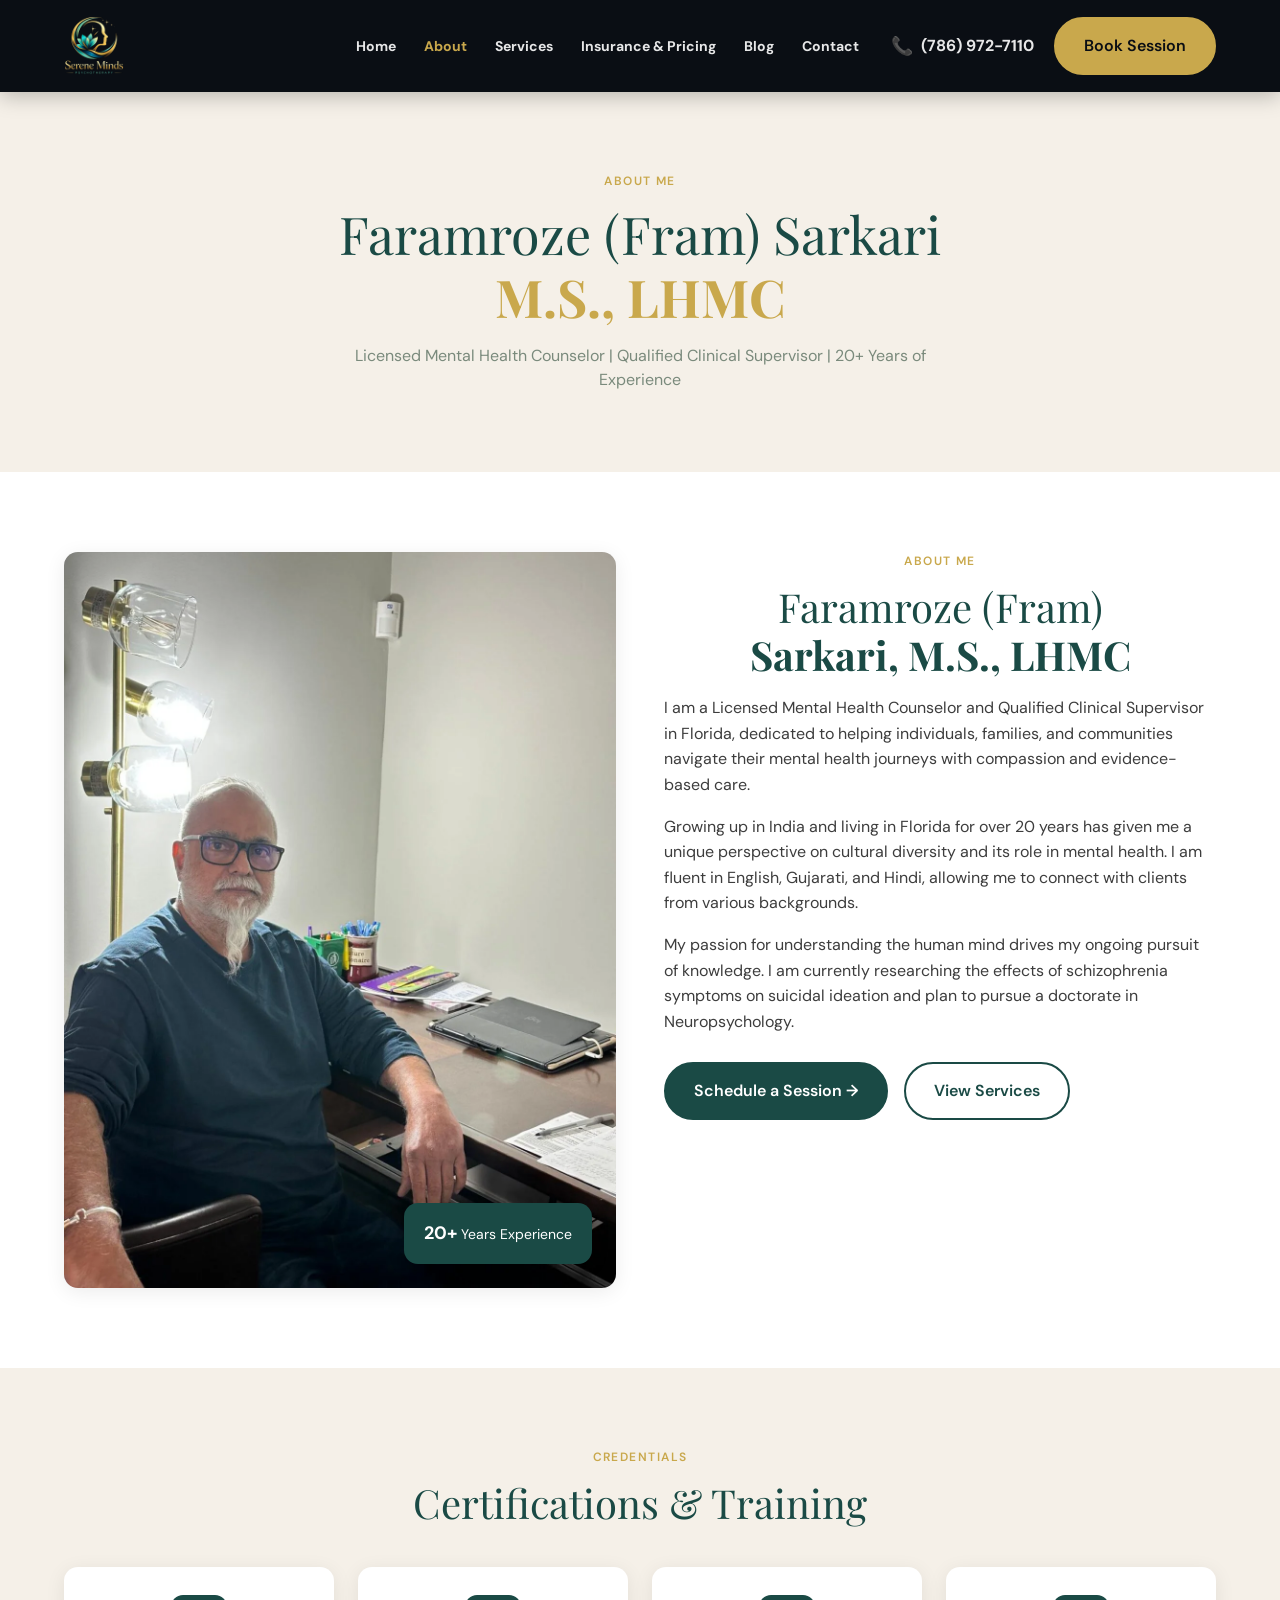
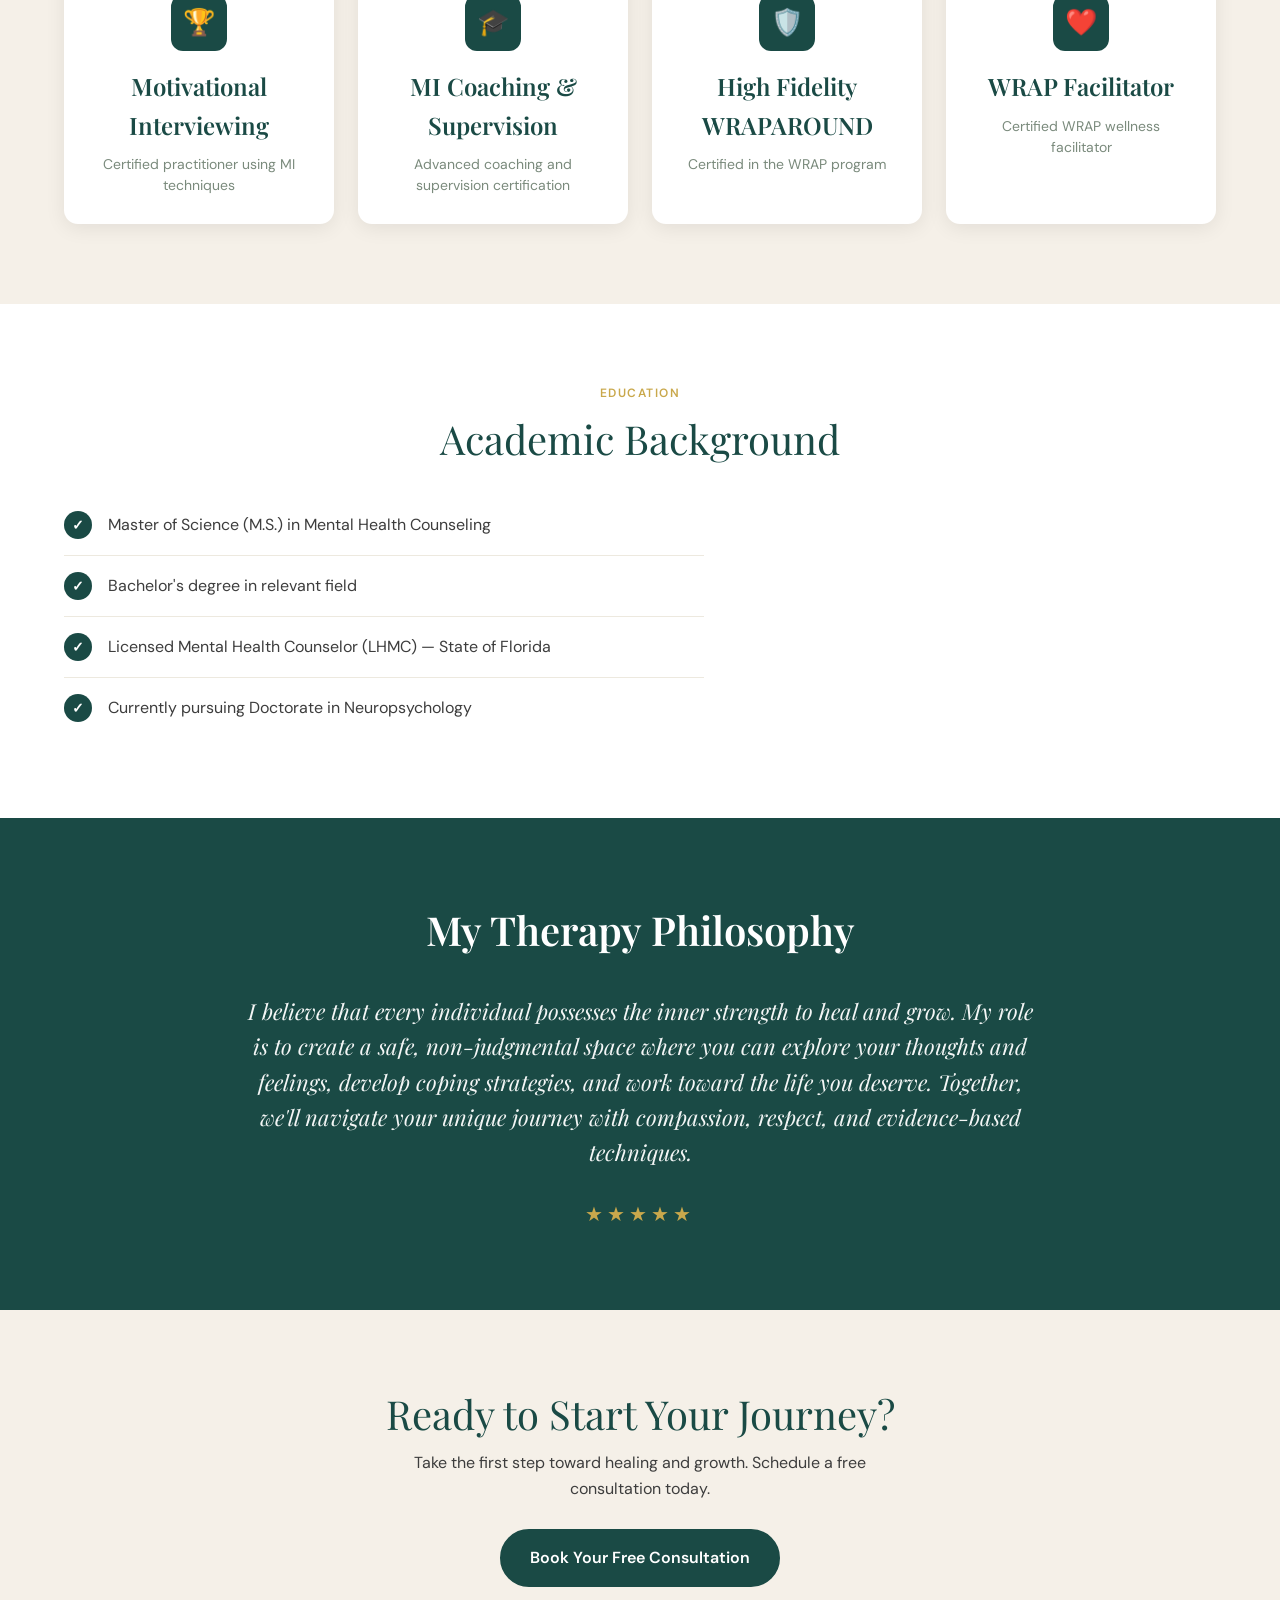
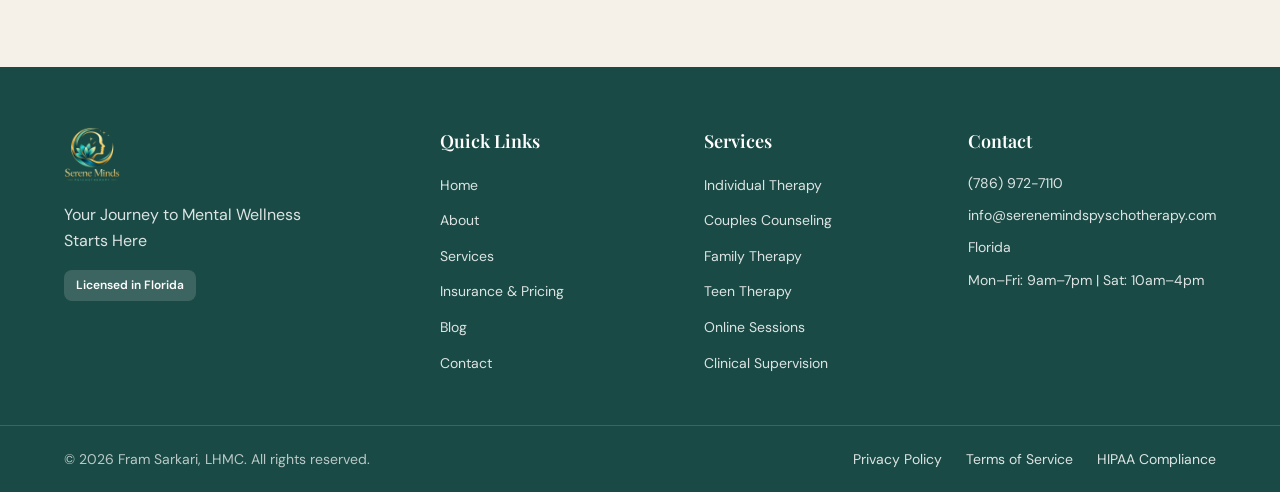
==== about.html @ 7d6bd12a "Initial commit: Serene Minds Psychotherapy website Made-with: Cursor" ====
<!DOCTYPE html>
<html lang="en">
<head>
  <meta charset="UTF-8">
  <meta name="viewport" content="width=device-width, initial-scale=1.0">
  <title>About Fram Sarkari, M.S., LHMC | SereneMind Therapy Florida</title>
  <meta name="description" content="Meet Fram Sarkari, M.S., LHMC — a Licensed Mental Health Counselor with 20+ years of experience in Florida. Culturally sensitive, bilingual therapy in English, Gujarati, and Hindi.">
  <meta name="keywords" content="Fram Sarkari therapist, LHMC Florida, mental health counselor about, licensed therapist Florida, culturally sensitive therapy, Gujarati Hindi therapist">
  <link rel="canonical" href="https://www.serenemindtherapy.com/about.html">

  <!-- Open Graph -->
  <meta property="og:title" content="About Fram Sarkari, M.S., LHMC | SereneMind Therapy Florida">
  <meta property="og:description" content="Meet Fram Sarkari, M.S., LHMC — a Licensed Mental Health Counselor with 20+ years of experience in Florida. Culturally sensitive, bilingual therapy in English, Gujarati, and Hindi.">
  <meta property="og:image" content="https://www.serenemindtherapy.com/images/og-about.jpg">
  <meta property="og:url" content="https://www.serenemindtherapy.com/about.html">
  <meta property="og:type" content="website">
  <meta property="og:locale" content="en_US">

  <!-- Typography -->
  <link rel="preconnect" href="https://fonts.googleapis.com">
  <link rel="preconnect" href="https://fonts.gstatic.com" crossorigin>
  <link href="https://fonts.googleapis.com/css2?family=DM+Sans:ital,opsz,wght@0,9..40,400;0,9..40,500;0,9..40,600;0,9..40,700;1,9..40,400&family=Playfair+Display:ital,wght@0,400;0,600;0,700;1,400&display=swap" rel="stylesheet">

  <link rel="stylesheet" href="css/style.css">
  <link rel="stylesheet" href="css/responsive.css">
</head>
<body>
  <a href="#main-content" class="skip-link">Skip to main content</a>

  <!-- Schema.org JSON-LD (LocalBusiness + Person for About page) -->
  <script type="application/ld+json">
  {
    "@context": "https://schema.org",
    "@type": "LocalBusiness",
    "@id": "https://www.serenemindtherapy.com/#organization",
    "name": "SereneMind Therapy",
    "url": "https://www.serenemindtherapy.com",
    "telephone": "+1-786-972-7110",
    "email": "info@serenemindspyschotherapy.com",
    "address": { "@type": "PostalAddress", "addressRegion": "FL", "addressLocality": "Florida" },
    "openingHours": "Mo-Fr 09:00-19:00, Sa 10:00-16:00",
    "priceRange": "$$",
    "knowsLanguage": ["English", "Gujarati", "Hindi"]
  }
  </script>
  <script type="application/ld+json">
  {
    "@context": "https://schema.org",
    "@type": "Person",
    "name": "Faramroze Sarkari",
    "alternateName": "Fram Sarkari",
    "jobTitle": "Licensed Mental Health Counselor",
    "worksFor": { "@id": "https://www.serenemindtherapy.com/#organization" },
    "description": "Licensed Mental Health Counselor and Qualified Clinical Supervisor in Florida with 20+ years of experience. He offers culturally sensitive therapy in English, Gujarati, and Hindi."
  }
  </script>

  <header class="site-header">
    <div class="header-inner">
      <a href="index.html" class="logo" aria-label="SereneMind Therapy – Home">
        <img src="images/Logo-transparent.png" alt="Serene Minds Psychotherapy" class="logo-img">
      </a>
      <button type="button" class="nav-toggle" aria-label="Open menu" aria-expanded="false" aria-controls="main-nav">
        <span class="hamburger"></span>
      </button>
      <nav id="main-nav" class="main-nav" aria-label="Main navigation">
        <ul class="nav-list">
          <li><a href="index.html" class="nav-link">Home</a></li>
          <li><a href="about.html" class="nav-link active">About</a></li>
          <li><a href="services.html" class="nav-link">Services</a></li>
          <li><a href="insurance-pricing.html" class="nav-link">Insurance &amp; Pricing</a></li>
          <li><a href="blog.html" class="nav-link">Blog</a></li>
          <li><a href="contact.html" class="nav-link">Contact</a></li>
        </ul>
        <div class="nav-cta">
          <a href="tel:+17869727110" class="nav-phone" aria-label="Call (786) 972-7110">
            <span class="nav-phone-icon" aria-hidden="true">📞</span>
            <span>(786) 972-7110</span>
          </a>
          <a href="https://calendly.com/serenemindspsychotherapy-info/appointment" class="btn btn-primary" target="_blank" rel="noopener noreferrer">Book Session</a>
        </div>
      </nav>
    </div>
  </header>

  <main id="main-content">
    <!-- SECTION 1: PAGE HERO -->
    <section class="page-hero" aria-labelledby="page-hero-heading">
      <div class="container">
        <p class="section-label">ABOUT ME</p>
        <h1 id="page-hero-heading" class="page-hero-title">
          Faramroze (Fram) Sarkari<br>
          <strong class="page-hero-title-accent">M.S., LHMC</strong>
        </h1>
        <p class="page-hero-subtitle">
          Licensed Mental Health Counselor | Qualified Clinical Supervisor | 20+ Years of Experience
        </p>
      </div>
    </section>

    <!-- SECTION 2: BIO + PHOTO -->
    <section class="about-bio" aria-labelledby="bio-heading">
      <div class="container about-bio-inner">
        <div class="about-bio-image-wrap">
          <img src="images/Dr. Fram-Sarkari.webp" alt="Fram Sarkari, M.S., LHMC, Licensed Mental Health Counselor, professional headshot" class="about-bio-image" width="480" height="560">
          <div class="about-bio-badge">
            <strong>20+</strong> Years Experience
          </div>
        </div>
        <div class="about-bio-content">
          <p class="section-label">ABOUT ME</p>
          <h2 id="bio-heading" class="section-title">
            Faramroze (Fram)<br>
            <strong>Sarkari, M.S., LHMC</strong>
          </h2>
          <div class="about-bio-text">
            <p>I am a Licensed Mental Health Counselor and Qualified Clinical Supervisor in Florida, dedicated to helping individuals, families, and communities navigate their mental health journeys with compassion and evidence-based care.</p>
            <p>Growing up in India and living in Florida for over 20 years has given me a unique perspective on cultural diversity and its role in mental health. I am fluent in English, Gujarati, and Hindi, allowing me to connect with clients from various backgrounds.</p>
            <p>My passion for understanding the human mind drives my ongoing pursuit of knowledge. I am currently researching the effects of schizophrenia symptoms on suicidal ideation and plan to pursue a doctorate in Neuropsychology.</p>
          </div>
          <div class="about-bio-buttons">
            <a href="https://calendly.com/serenemindspsychotherapy-info/appointment" class="btn btn-primary" aria-label="Schedule a session" target="_blank" rel="noopener noreferrer">Schedule a Session →</a>
            <a href="services.html" class="btn btn-secondary" aria-label="View services">View Services</a>
          </div>
        </div>
      </div>
    </section>

    <!-- SECTION 3: CREDENTIALS -->
    <section class="credentials-section" aria-labelledby="credentials-heading">
      <div class="container">
        <p class="section-label">CREDENTIALS</p>
        <h2 id="credentials-heading" class="section-title">Certifications &amp; Training</h2>
        <div class="credentials-grid">
          <article class="credential-card">
            <div class="credential-card-icon" aria-hidden="true">🏆</div>
            <h3 class="credential-card-title">Motivational Interviewing</h3>
            <p class="credential-card-desc">Certified practitioner using MI techniques</p>
          </article>
          <article class="credential-card">
            <div class="credential-card-icon" aria-hidden="true">🎓</div>
            <h3 class="credential-card-title">MI Coaching &amp; Supervision</h3>
            <p class="credential-card-desc">Advanced coaching and supervision certification</p>
          </article>
          <article class="credential-card">
            <div class="credential-card-icon" aria-hidden="true">🛡️</div>
            <h3 class="credential-card-title">High Fidelity WRAPAROUND</h3>
            <p class="credential-card-desc">Certified in the WRAP program</p>
          </article>
          <article class="credential-card">
            <div class="credential-card-icon" aria-hidden="true">❤️</div>
            <h3 class="credential-card-title">WRAP Facilitator</h3>
            <p class="credential-card-desc">Certified WRAP wellness facilitator</p>
          </article>
        </div>
      </div>
    </section>

    <!-- SECTION 4: EDUCATION -->
    <section class="education-section" aria-labelledby="education-heading">
      <div class="container">
        <p class="section-label">EDUCATION</p>
        <h2 id="education-heading" class="section-title">Academic Background</h2>
        <ul class="education-list">
          <li class="education-item">
            <span class="education-icon" aria-hidden="true">✓</span>
            <span>Master of Science (M.S.) in Mental Health Counseling</span>
          </li>
          <li class="education-item">
            <span class="education-icon" aria-hidden="true">✓</span>
            <span>Bachelor's degree in relevant field</span>
          </li>
          <li class="education-item">
            <span class="education-icon" aria-hidden="true">✓</span>
            <span>Licensed Mental Health Counselor (LHMC) — State of Florida</span>
          </li>
          <li class="education-item">
            <span class="education-icon" aria-hidden="true">✓</span>
            <span>Currently pursuing Doctorate in Neuropsychology</span>
          </li>
        </ul>
      </div>
    </section>

    <!-- SECTION 5: APPROACH / PHILOSOPHY -->
    <section class="philosophy-section" aria-labelledby="philosophy-heading">
      <div class="container">
        <h2 id="philosophy-heading" class="philosophy-title">My Therapy Philosophy</h2>
        <blockquote class="philosophy-quote">
          I believe that every individual possesses the inner strength to heal and grow. My role is to create a safe, non-judgmental space where you can explore your thoughts and feelings, develop coping strategies, and work toward the life you deserve. Together, we'll navigate your unique journey with compassion, respect, and evidence-based techniques.
        </blockquote>
        <p class="philosophy-stars" aria-hidden="true">★★★★★</p>
      </div>
    </section>

    <!-- SECTION 6: FINAL CTA -->
    <section class="about-cta" aria-labelledby="about-cta-heading">
      <div class="container about-cta-inner">
        <h2 id="about-cta-heading" class="section-title">Ready to Start Your Journey?</h2>
        <p class="about-cta-subtitle">Take the first step toward healing and growth. Schedule a free consultation today.</p>
        <a href="https://calendly.com/serenemindspsychotherapy-info/free-consultation" class="btn btn-primary" aria-label="Book your free consultation" target="_blank" rel="noopener noreferrer">Book Your Free Consultation</a>
      </div>
    </section>
  </main>

  <footer class="site-footer">
    <div class="container footer-grid">
      <div class="footer-col footer-brand">
        <a href="index.html" class="footer-logo">
          <img src="images/Logo-transparent.png" alt="Serene Minds Psychotherapy" class="footer-logo-img">
        </a>
        <p class="footer-tagline">Your Journey to Mental Wellness Starts Here</p>
        <span class="footer-badge">Licensed in Florida</span>
      </div>
      <div class="footer-col">
        <h4 class="footer-heading">Quick Links</h4>
        <ul class="footer-links">
          <li><a href="index.html">Home</a></li>
          <li><a href="about.html">About</a></li>
          <li><a href="services.html">Services</a></li>
          <li><a href="insurance-pricing.html">Insurance &amp; Pricing</a></li>
          <li><a href="blog.html">Blog</a></li>
          <li><a href="contact.html">Contact</a></li>
        </ul>
      </div>
      <div class="footer-col">
        <h4 class="footer-heading">Services</h4>
        <ul class="footer-links">
          <li><a href="services.html#individual">Individual Therapy</a></li>
          <li><a href="services.html#couples">Couples Counseling</a></li>
          <li><a href="services.html#family">Family Therapy</a></li>
          <li><a href="services.html#teen">Teen Therapy</a></li>
          <li><a href="services.html#online">Online Sessions</a></li>
          <li><a href="services.html#supervision">Clinical Supervision</a></li>
        </ul>
      </div>
      <div class="footer-col">
        <h4 class="footer-heading">Contact</h4>
        <ul class="footer-contact">
          <li><a href="tel:+17869727110">(786) 972-7110</a></li>
          <li><a href="mailto:info@serenemindspyschotherapy.com">info@serenemindspyschotherapy.com</a></li>
          <li>Florida</li>
          <li>Mon–Fri: 9am–7pm | Sat: 10am–4pm</li>
        </ul>
      </div>
    </div>
    <div class="footer-bottom">
      <div class="container footer-bottom-inner">
        <p class="footer-copy">© 2026 Fram Sarkari, LHMC. All rights reserved.</p>
        <ul class="footer-legal">
          <li><a href="#">Privacy Policy</a></li>
          <li><a href="#">Terms of Service</a></li>
          <li><a href="#">HIPAA Compliance</a></li>
        </ul>
      </div>
    </div>
  </footer>

  <script src="js/main.js"></script>
</body>
</html>
---- css/style.css ----
/* ============================================
   SereneMind Therapy – Main Styles
   Design system: teal, gold, cream, semantic HTML
   ============================================ */

/* --- CSS Custom Properties --- */
:root {
  --color-teal: #1a4a45;
  --color-gold: #c9a84c;
  --color-cream: #f5f0e8;
  --color-card: #ede9df;
  --color-white: #ffffff;
  --color-body: #3d3d3d;
  --color-subtext: #7a8a7c;
  --color-sage: #7a8a7c;
  --color-testimonial-bg: #234a46;
  --font-heading: "Playfair Display", Georgia, serif;
  --font-body: "DM Sans", -apple-system, BlinkMacSystemFont, sans-serif;
  --size-h1: 52px;
  --size-h2: 40px;
  --size-h3: 24px;
  --size-body: 16px;
  --size-small: 14px;
  --radius-card: 14px;
  --radius-pill: 50px;
  --shadow-soft: 0 4px 20px rgba(0, 0, 0, 0.08);
  --shadow-card: 0 4px 20px rgba(0, 0, 0, 0.08);
  --section-padding: 80px;
  --container-max: 1200px;
}

/* --- Reset & Base --- */
*, *::before, *::after { box-sizing: border-box; }
html { scroll-behavior: smooth; }
body {
  margin: 0;
  font-family: var(--font-body);
  font-size: var(--size-body);
  line-height: 1.6;
  color: var(--color-body);
  background: var(--color-white);
}

img { max-width: 100%; height: auto; display: block; }
a { color: var(--color-teal); text-decoration: none; }
a:hover { text-decoration: underline; }
a:focus-visible { outline: 2px solid var(--color-gold); outline-offset: 2px; }

/* --- Skip link (accessibility) --- */
.skip-link {
  position: absolute;
  top: -100px;
  left: 16px;
  padding: 12px 20px;
  background: var(--color-teal);
  color: var(--color-white);
  font-weight: 600;
  z-index: 1000;
  border-radius: 8px;
  transition: top 0.2s ease;
}
.skip-link:focus {
  top: 16px;
  outline: 2px solid var(--color-gold);
  outline-offset: 2px;
}

/* --- Layout --- */
.container {
  width: 100%;
  max-width: var(--container-max);
  margin: 0 auto;
  padding: 0 24px;
}

/* --- Buttons --- */
.btn {
  display: inline-block;
  padding: 14px 28px;
  font-family: var(--font-body);
  font-size: var(--size-body);
  font-weight: 600;
  border-radius: var(--radius-pill);
  cursor: pointer;
  transition: background 0.2s, color 0.2s, border-color 0.2s;
  border: 2px solid transparent;
}
.btn:focus-visible { outline: 2px solid var(--color-gold); outline-offset: 2px; }
.btn-primary {
  background: var(--color-teal);
  color: var(--color-white);
  border-color: var(--color-teal);
}
.btn-primary:hover {
  background: #143d39;
  border-color: #143d39;
  text-decoration: none;
}
.btn-secondary {
  background: transparent;
  color: var(--color-teal);
  border-color: var(--color-teal);
}
.btn-secondary:hover {
  background: var(--color-teal);
  color: var(--color-white);
  text-decoration: none;
}
.btn-gold {
  background: var(--color-gold);
  color: var(--color-teal);
  border-color: var(--color-gold);
}
.btn-gold:hover {
  background: #b8943a;
  border-color: #b8943a;
  color: var(--color-teal);
  text-decoration: none;
}
.btn-full { width: 100%; text-align: center; }
.btn-icon { margin-right: 8px; }
.btn-outline-white {
  background: transparent;
  color: var(--color-white);
  border: 2px solid var(--color-white);
}
.btn-outline-white:hover {
  background: var(--color-white);
  color: var(--color-teal);
  text-decoration: none;
}
.btn-outline-white-secondary {
  background: transparent;
  color: var(--color-white);
  border: 2px solid rgba(255, 255, 255, 0.5);
}
.btn-outline-white-secondary:hover {
  border-color: var(--color-white);
  color: var(--color-white);
  text-decoration: none;
}

/* --- Header & Navigation --- */
.site-header {
  position: sticky;
  top: 0;
  z-index: 100;
  background: #0a0e14;
  box-shadow: 0 4px 20px rgba(0, 0, 0, 0.25);
}
.header-inner {
  max-width: var(--container-max);
  margin: 0 auto;
  padding: 16px 24px;
  display: flex;
  align-items: center;
  justify-content: space-between;
  flex-wrap: wrap;
  gap: 16px;
}
.logo {
  display: flex;
  align-items: center;
  gap: 12px;
  color: var(--color-white);
  font-weight: 600;
  font-size: var(--size-body);
}
.logo:hover { text-decoration: none; color: var(--color-white); opacity: 0.9; }
.logo-img {
  display: block;
  height: 60px;
  width: auto;
  max-width: 260px;
  object-fit: contain;
}
.logo-avatar {
  width: 44px;
  height: 44px;
  border-radius: 50%;
  background: var(--color-teal);
  color: var(--color-white);
  display: flex;
  align-items: center;
  justify-content: center;
  font-family: var(--font-heading);
  font-weight: 700;
  font-size: 14px;
}
.logo-cred { font-weight: 400; color: var(--color-subtext); font-size: var(--size-small); }
.nav-toggle {
  display: none;
  background: none;
  border: none;
  padding: 8px;
  cursor: pointer;
  font-size: 24px;
  color: var(--color-white);
  line-height: 1;
}
.nav-toggle:focus-visible { outline: 2px solid var(--color-gold); outline-offset: 2px; }
.hamburger {
  display: block;
  width: 24px;
  height: 2px;
  background: var(--color-white);
  position: relative;
}
.hamburger::before,
.hamburger::after {
  content: "";
  position: absolute;
  left: 0;
  width: 24px;
  height: 2px;
  background: var(--color-white);
}
.hamburger::before { top: -7px; }
.hamburger::after { top: 7px; }
.main-nav { display: flex; align-items: center; gap: 32px; }
.nav-list {
  list-style: none;
  margin: 0;
  padding: 0;
  display: flex;
  align-items: center;
  gap: 28px;
}
.nav-link {
  color: rgba(255, 255, 255, 0.9);
  font-weight: 700;
  font-size: var(--size-small);
}
.nav-link:hover { color: var(--color-gold); text-decoration: none; }
.nav-link.active { color: var(--color-gold); font-weight: 700; }
.nav-cta { display: flex; align-items: center; gap: 20px; }
.nav-phone {
  display: flex;
  align-items: center;
  gap: 8px;
  color: rgba(255, 255, 255, 0.9);
  font-weight: 700;
}
.nav-phone:hover { color: var(--color-white); text-decoration: none; }
.nav-phone-icon { font-size: 18px; }
.site-header .btn-primary {
  background: var(--color-gold);
  color: #0a0e14;
  border-color: var(--color-gold);
}
.site-header .btn-primary:hover {
  background: #d4b04d;
  border-color: #d4b04d;
  color: #0a0e14;
  text-decoration: none;
}

/* --- Section labels & titles --- */
.section-label {
  font-size: 12px;
  font-weight: 600;
  letter-spacing: 0.12em;
  text-transform: uppercase;
  color: var(--color-gold);
  margin: 0 0 12px 0;
  text-align: center;
}
.section-label-light { color: var(--color-gold); }
.section-title {
  font-family: var(--font-heading);
  font-size: var(--size-h2);
  font-weight: 400;
  line-height: 1.2;
  color: var(--color-teal);
  margin: 0 0 16px 0;
  text-align: center;
}
.section-title strong { font-weight: 700; }
.section-title-light { color: var(--color-white); }
.section-title-light strong { color: var(--color-white); }
.section-subtitle {
  font-size: var(--size-body);
  color: var(--color-subtext);
  max-width: 560px;
  margin: 0 auto 40px auto;
  line-height: 1.6;
  text-align: center;
}
.section-cta { margin: 48px 0 0 0; text-align: center; }

/* ========== HERO ========== */
.hero {
  position: relative;
  background: var(--color-cream);
  background-image: url("../images/Home-hero.png");
  background-size: cover;
  background-position: center;
  background-repeat: no-repeat;
  padding: var(--section-padding) 0;
  min-height: 100vh;
  display: flex;
  align-items: center;
}
.hero::before {
  content: "";
  position: absolute;
  inset: 0;
  background: linear-gradient(to right, rgba(26, 74, 69, 0.85) 0%, rgba(26, 74, 69, 0.4) 50%, transparent 100%);
  pointer-events: none;
}
.hero-inner {
  position: relative;
  z-index: 1;
  display: grid;
  grid-template-columns: 1fr 1fr;
  gap: 48px;
  align-items: center;
}
.hero-content {
  max-width: 560px;
  text-align: left;
}
.hero .hero-badge {
  background: rgba(255, 255, 255, 0.2);
  color: var(--color-white);
}
.hero .hero-title {
  color: var(--color-white);
}
.hero .hero-title-accent { color: var(--color-gold); }
.hero .hero-desc {
  color: rgba(255, 255, 255, 0.95);
}
.hero .hero-stat {
  color: rgba(255, 255, 255, 0.9);
}
.hero .hero-stat strong { color: var(--color-white); }
.hero-image-wrap {
  position: relative;
  display: none;
}
.hero .btn-secondary {
  background: transparent;
  color: var(--color-white);
  border-color: rgba(255, 255, 255, 0.8);
}
.hero .btn-secondary:hover {
  background: var(--color-white);
  color: var(--color-teal);
  border-color: var(--color-white);
}
.hero-badge {
  display: inline-flex;
  align-items: center;
  gap: 8px;
  padding: 8px 16px;
  border-radius: var(--radius-pill);
  font-size: var(--size-small);
  font-weight: 600;
  margin: 0 0 24px 0;
}
.hero-badge-icon { font-size: 18px; }
.hero-title {
  font-family: var(--font-heading);
  font-size: var(--size-h1);
  font-weight: 400;
  line-height: 1.15;
  margin: 0 0 20px 0;
}
.hero-title strong { font-weight: 700; }
.hero-desc {
  font-size: 18px;
  line-height: 1.6;
  margin: 0 0 28px 0;
  max-width: 520px;
}
.hero-buttons { display: flex; flex-wrap: wrap; gap: 16px; margin-bottom: 32px; }
.hero-stats { display: flex; flex-wrap: wrap; gap: 24px; }
.hero-stat {
  display: flex;
  align-items: center;
  gap: 10px;
  font-size: var(--size-small);
}
.hero-stat-icon { font-size: 20px; }
.hero-image {
  width: 100%;
  border-radius: var(--radius-card);
  box-shadow: var(--shadow-card);
  object-fit: cover;
  min-height: 400px;
  background: var(--color-card);
}
.hero-floating-card {
  position: absolute;
  bottom: 24px;
  right: 24px;
  max-width: 280px;
  padding: 20px;
  background: var(--color-white);
  border-radius: var(--radius-card);
  box-shadow: var(--shadow-card);
}
.hero-card-dot {
  display: inline-block;
  width: 10px;
  height: 10px;
  border-radius: 50%;
  background: #22c55e;
  margin-bottom: 8px;
}
.hero-floating-card strong { display: block; color: var(--color-teal); margin-bottom: 4px; }
.hero-floating-card p { margin: 0; font-size: var(--size-small); color: var(--color-subtext); }

/* ========== SERVICES OVERVIEW ========== */
.services-overview {
  background: var(--color-white);
  padding: var(--section-padding) 0;
}
.services-grid {
  display: grid;
  grid-template-columns: repeat(3, 1fr);
  gap: 24px;
}
.service-card {
  background: var(--color-card);
  padding: 28px;
  border-radius: var(--radius-card);
  box-shadow: var(--shadow-card);
  transition: transform 0.2s, box-shadow 0.2s;
  text-align: center;
}
.service-card:hover {
  transform: translateY(-4px);
  box-shadow: 0 8px 28px rgba(0, 0, 0, 0.12);
}
.service-card-image {
  width: 100%;
  height: 160px;
  border-radius: 12px;
  margin: 0 auto 16px auto;
  overflow: hidden;
  background: var(--color-card);
}
.service-card-image img {
  width: 100%;
  height: 100%;
  object-fit: cover;
  display: block;
}
.service-card-title {
  font-family: var(--font-heading);
  font-size: var(--size-h3);
  font-weight: 600;
  color: var(--color-teal);
  margin: 0 0 10px 0;
}
.service-card-desc {
  margin: 0;
  font-size: var(--size-body);
  color: var(--color-body);
  line-height: 1.5;
}

/* ========== MEET THE THERAPIST ========== */
.meet-therapist {
  background: var(--color-cream);
  padding: var(--section-padding) 0;
}
.meet-therapist .section-label,
.meet-therapist .section-title {
  text-align: left;
}
.meet-inner {
  display: grid;
  grid-template-columns: 1fr 1fr;
  gap: 48px;
  align-items: center;
}
.meet-image-wrap { position: relative; }
.meet-image {
  width: 100%;
  border-radius: var(--radius-card);
  box-shadow: var(--shadow-card);
  object-fit: cover;
  min-height: 480px;
  background: var(--color-card);
}
.meet-floating-badge {
  position: absolute;
  bottom: 24px;
  right: 24px;
  padding: 16px 20px;
  background: var(--color-teal);
  color: var(--color-white);
  border-radius: var(--radius-card);
  font-size: var(--size-small);
  box-shadow: var(--shadow-card);
}
.meet-floating-badge strong { font-size: 18px; }
.meet-desc {
  margin: 0 0 24px 0;
  font-size: var(--size-body);
  line-height: 1.6;
  color: var(--color-body);
}
.meet-checklist {
  list-style: none;
  margin: 0 0 24px 0;
  padding: 0;
}
.meet-checklist li {
  display: flex;
  align-items: flex-start;
  gap: 12px;
  margin-bottom: 12px;
  font-size: var(--size-body);
  color: var(--color-body);
}
.check-icon {
  flex-shrink: 0;
  width: 24px;
  height: 24px;
  border-radius: 50%;
  background: var(--color-teal);
  color: var(--color-white);
  display: flex;
  align-items: center;
  justify-content: center;
  font-size: 14px;
  font-weight: bold;
}
.meet-languages {
  display: flex;
  align-items: flex-start;
  gap: 12px;
  padding: 16px 20px;
  background: var(--color-card);
  border-radius: var(--radius-card);
  margin-bottom: 28px;
  max-width: 320px;
}
.meet-lang-icon { font-size: 24px; flex-shrink: 0; }
.meet-languages strong { display: block; color: var(--color-teal); margin-bottom: 4px; }
.meet-languages p { margin: 0; font-size: var(--size-small); color: var(--color-body); }

/* ========== TESTIMONIALS ========== */
.testimonials {
  background: var(--color-teal);
  padding: var(--section-padding) 0;
}
.testimonials .section-title { color: var(--color-white); }
.testimonial-grid {
  display: grid;
  grid-template-columns: repeat(3, 1fr);
  gap: 24px;
  margin-top: 40px;
}
.testimonial-card {
  background: var(--color-testimonial-bg);
  padding: 28px;
  border-radius: var(--radius-card);
  margin: 0;
  border: 1px solid rgba(255, 255, 255, 0.08);
}
.testimonial-quote {
  font-family: var(--font-heading);
  font-size: 48px;
  line-height: 1;
  color: var(--color-gold);
  display: block;
  margin-bottom: 8px;
}
.testimonial-stars {
  color: var(--color-gold);
  font-size: 16px;
  letter-spacing: 2px;
  margin-bottom: 16px;
}
.testimonial-text {
  color: rgba(255, 255, 255, 0.92);
  font-size: var(--size-body);
  line-height: 1.6;
  margin: 0 0 20px 0;
}
.testimonial-meta {
  font-size: var(--size-small);
  color: rgba(255, 255, 255, 0.75);
}
.testimonial-meta cite { font-style: normal; font-weight: 600; color: var(--color-white); }

/* ========== FAQ ACCORDION ========== */
.faq-section {
  background: var(--color-white);
  padding: var(--section-padding) 0;
}
.accordion { max-width: 720px; margin: 0 auto; }
.accordion-item {
  border-bottom: 1px solid var(--color-card);
}
.accordion-item:first-child { border-top: 1px solid var(--color-card); }
.accordion-heading { margin: 0; }
.accordion-trigger {
  width: 100%;
  padding: 20px 24px;
  text-align: left;
  font-family: var(--font-body);
  font-size: var(--size-body);
  font-weight: 600;
  color: var(--color-teal);
  background: none;
  border: none;
  cursor: pointer;
  display: flex;
  align-items: center;
  justify-content: space-between;
  gap: 16px;
  transition: background 0.2s;
}
.accordion-trigger:hover { background: var(--color-cream); }
.accordion-trigger:focus-visible { outline: 2px solid var(--color-gold); outline-offset: -2px; }
.accordion-trigger::after {
  content: "+";
  font-size: 24px;
  font-weight: 400;
  color: var(--color-gold);
  flex-shrink: 0;
}
.accordion-item.is-open .accordion-trigger::after { content: "−"; }
.accordion-panel {
  overflow: hidden;
  max-height: 0;
  transition: max-height 0.35s ease-out;
}
.accordion-item.is-open .accordion-panel {
  max-height: 400px;
  transition: max-height 0.4s ease-in;
}
.accordion-panel[hidden] { display: block; max-height: 0; }
.accordion-panel[hidden] .accordion-panel-inner { visibility: hidden; }
.accordion-panel-inner {
  padding: 0 24px 20px 24px;
  visibility: visible;
}
.accordion-panel-inner p {
  margin: 0;
  font-size: var(--size-body);
  line-height: 1.6;
  color: var(--color-body);
}

/* ========== SECTION 6: CONNECT + INQUIRY FORM ========== */
.connect-section {
  background: var(--color-cream);
  padding: var(--section-padding) 0;
}
.connect-section .section-label,
.connect-section .section-title {
  text-align: left;
}
.connect-section .connect-desc {
  margin-left: 0;
  margin-right: auto;
}
.connect-section .connect-follow-label {
  text-align: left;
}
.connect-section .social-icons {
  justify-content: flex-start;
}
.connect-inner {
  display: grid;
  grid-template-columns: 1fr 1fr;
  gap: 48px;
  align-items: start;
}
.connect-desc {
  margin: 0 0 24px 0;
  font-size: var(--size-body);
  line-height: 1.6;
  color: var(--color-body);
  max-width: 480px;
}
.connect-follow-label {
  font-size: 11px;
  font-weight: 600;
  letter-spacing: 0.14em;
  text-transform: uppercase;
  color: var(--color-subtext);
  margin: 0 0 12px 0;
}
.social-icons {
  list-style: none;
  margin: 0 0 32px 0;
  padding: 0;
  display: flex;
  gap: 12px;
}
.social-icon {
  width: 44px;
  height: 44px;
  border-radius: 50%;
  background: var(--color-teal);
  color: var(--color-white);
  display: flex;
  align-items: center;
  justify-content: center;
  font-size: 14px;
  font-weight: 600;
}
.social-icon:hover {
  background: var(--color-gold);
  color: var(--color-teal);
  text-decoration: none;
}
.social-icon svg {
  width: 20px;
  height: 20px;
  fill: currentColor;
}
.booking-card {
  background: var(--color-teal);
  color: var(--color-white);
  padding: 28px;
  border-radius: var(--radius-card);
  box-shadow: var(--shadow-card);
  max-width: 380px;
}
.booking-card-icon { font-size: 28px; display: block; margin-bottom: 12px; }
.booking-card-title {
  font-family: var(--font-heading);
  font-size: 22px;
  font-weight: 600;
  margin: 0 0 12px 0;
  color: var(--color-white);
}
.booking-card-desc {
  margin: 0 0 20px 0;
  font-size: var(--size-small);
  line-height: 1.5;
  color: rgba(255, 255, 255, 0.9);
}
.booking-card .btn-gold { margin: 0; }

.inquiry-form-wrap { position: relative; }
.inquiry-form-card {
  background: var(--color-white);
  padding: 32px;
  border-radius: var(--radius-card);
  box-shadow: var(--shadow-card);
}
.inquiry-form-title {
  font-family: var(--font-heading);
  font-size: 22px;
  font-weight: 600;
  color: var(--color-teal);
  margin: 0 0 8px 0;
}
.inquiry-form-subtitle {
  font-size: var(--size-small);
  color: var(--color-subtext);
  margin: 0 0 24px 0;
}
.inquiry-form label {
  display: block;
  font-size: var(--size-small);
  font-weight: 600;
  color: var(--color-body);
  margin-bottom: 6px;
}
.inquiry-form .required { color: #c00; }
.inquiry-form input,
.inquiry-form textarea {
  width: 100%;
  padding: 12px 16px;
  font-family: var(--font-body);
  font-size: var(--size-body);
  border: 1px solid var(--color-card);
  border-radius: 10px;
  margin-bottom: 16px;
  background: var(--color-white);
}
.inquiry-form input:focus,
.inquiry-form textarea:focus {
  outline: 2px solid var(--color-teal);
  outline-offset: 0;
  border-color: var(--color-teal);
}
.inquiry-form textarea { resize: vertical; min-height: 100px; }
.inquiry-form .btn-full { margin-bottom: 16px; }
.inquiry-confidential {
  font-size: 12px;
  color: var(--color-subtext);
  margin: 0;
}

/* ========== SECTION 7: FINAL CTA BANNER ========== */
.final-cta {
  background: var(--color-teal);
  padding: var(--section-padding) 0;
  border-radius: 16px;
  margin: 0 24px var(--section-padding);
}
.final-cta-inner {
  display: grid;
  grid-template-columns: 1fr 1fr;
  gap: 48px;
  align-items: center;
}
.final-cta-title {
  font-family: var(--font-heading);
  font-size: var(--size-h2);
  font-weight: 400;
  line-height: 1.2;
  color: var(--color-white);
  margin: 0 0 16px 0;
}
.final-cta-title strong { color: var(--color-white); }
.final-cta-desc {
  font-size: var(--size-body);
  line-height: 1.6;
  color: rgba(255, 255, 255, 0.9);
  margin: 0 0 28px 0;
  max-width: 480px;
}
.final-cta-buttons { display: flex; flex-wrap: wrap; gap: 16px; }
.final-cta-image-wrap { position: relative; }
.final-cta-image {
  width: 100%;
  border-radius: var(--radius-card);
  box-shadow: var(--shadow-card);
  object-fit: cover;
  min-height: 360px;
  background: var(--color-card);
}

/* ========== ABOUT PAGE ========== */
.page-hero {
  background: var(--color-cream);
  padding: var(--section-padding) 0;
  text-align: center;
}
.page-hero .section-label { margin-bottom: 12px; }
.page-hero-title {
  font-family: var(--font-heading);
  font-size: var(--size-h1);
  font-weight: 400;
  line-height: 1.2;
  color: var(--color-teal);
  margin: 0 0 16px 0;
}
.page-hero-title-accent { color: var(--color-gold); font-weight: 700; }
.page-hero-subtitle {
  font-size: var(--size-body);
  color: var(--color-subtext);
  margin: 0;
  max-width: 640px;
  margin-left: auto;
  margin-right: auto;
  line-height: 1.5;
}

.about-bio {
  background: var(--color-white);
  padding: var(--section-padding) 0;
}
.about-bio-inner {
  display: grid;
  grid-template-columns: 1fr 1fr;
  gap: 48px;
  align-items: start;
}
.about-bio-image-wrap { position: relative; }
.about-bio-image {
  width: 100%;
  border-radius: var(--radius-card);
  box-shadow: var(--shadow-card);
  object-fit: cover;
  min-height: 480px;
  background: var(--color-card);
}
.about-bio-badge {
  position: absolute;
  bottom: 24px;
  right: 24px;
  padding: 16px 20px;
  background: var(--color-teal);
  color: var(--color-white);
  border-radius: var(--radius-card);
  font-size: var(--size-small);
  box-shadow: var(--shadow-card);
}
.about-bio-badge strong { font-size: 18px; }
.about-bio-text { margin: 0 0 28px 0; }
.about-bio-text p {
  margin: 0 0 16px 0;
  font-size: var(--size-body);
  line-height: 1.6;
  color: var(--color-body);
}
.about-bio-text p:last-child { margin-bottom: 0; }
.about-bio-buttons { display: flex; flex-wrap: wrap; gap: 16px; }

.credentials-section {
  background: var(--color-cream);
  padding: var(--section-padding) 0;
}
.credentials-grid {
  display: grid;
  grid-template-columns: repeat(4, 1fr);
  gap: 24px;
  margin-top: 40px;
}
.credential-card {
  background: var(--color-white);
  padding: 28px;
  border-radius: var(--radius-card);
  box-shadow: var(--shadow-card);
  text-align: center;
  transition: transform 0.2s, box-shadow 0.2s;
}
.credential-card:hover {
  transform: translateY(-4px);
  box-shadow: 0 8px 28px rgba(0, 0, 0, 0.12);
}
.credential-card-icon {
  width: 56px;
  height: 56px;
  border-radius: 12px;
  background: var(--color-teal);
  color: var(--color-white);
  display: flex;
  align-items: center;
  justify-content: center;
  font-size: 26px;
  margin: 0 auto 16px auto;
}
.credential-card-title {
  font-family: var(--font-heading);
  font-size: var(--size-h3);
  font-weight: 600;
  color: var(--color-teal);
  margin: 0 0 10px 0;
}
.credential-card-desc {
  margin: 0;
  font-size: var(--size-small);
  color: var(--color-subtext);
  line-height: 1.5;
}

.education-section {
  background: var(--color-white);
  padding: var(--section-padding) 0;
}
.education-list {
  list-style: none;
  margin: 32px 0 0 0;
  padding: 0;
  max-width: 640px;
}
.education-item {
  display: flex;
  align-items: center;
  gap: 16px;
  padding: 16px 0;
  border-bottom: 1px solid var(--color-card);
  font-size: var(--size-body);
  color: var(--color-body);
  line-height: 1.5;
}
.education-item:last-child { border-bottom: none; }
.education-icon {
  flex-shrink: 0;
  width: 28px;
  height: 28px;
  border-radius: 50%;
  background: var(--color-teal);
  color: var(--color-white);
  display: flex;
  align-items: center;
  justify-content: center;
  font-size: 14px;
  font-weight: bold;
}

.philosophy-section {
  background: var(--color-teal);
  padding: var(--section-padding) 0;
}
.philosophy-title {
  font-family: var(--font-heading);
  font-size: var(--size-h2);
  font-weight: 600;
  color: var(--color-white);
  text-align: center;
  margin: 0 0 32px 0;
}
.philosophy-quote {
  font-family: var(--font-heading);
  font-size: 22px;
  font-style: italic;
  line-height: 1.6;
  color: rgba(255, 255, 255, 0.95);
  text-align: center;
  max-width: 800px;
  margin: 0 auto;
}
.philosophy-stars {
  text-align: center;
  color: var(--color-gold);
  font-size: 20px;
  letter-spacing: 4px;
  margin: 28px 0 0 0;
}

.about-cta {
  background: var(--color-cream);
  padding: var(--section-padding) 0;
  text-align: center;
}
.about-cta-inner {
  max-width: 560px;
  margin: 0 auto;
}
.about-cta .section-title { margin-bottom: 12px; }
.about-cta-subtitle {
  font-size: var(--size-body);
  color: var(--color-body);
  line-height: 1.6;
  margin: 0 0 28px 0;
}
.about-cta .btn { margin: 0; }

/* ========== SERVICES PAGE ========== */
.page-hero-services { padding: 100px 0; }
.sr-only {
  position: absolute;
  width: 1px;
  height: 1px;
  padding: 0;
  margin: -1px;
  overflow: hidden;
  clip: rect(0, 0, 0, 0);
  white-space: nowrap;
  border: 0;
}

.services-list-section {
  background: var(--color-white);
  padding: var(--section-padding) 0;
}
.service-row {
  display: grid;
  grid-template-columns: 1fr 1fr;
  gap: 48px;
  align-items: center;
  margin-bottom: 100px;
}
.service-row:last-child { margin-bottom: 0; }
.service-row-alt .service-row-content { order: 2; }
.service-row-alt .service-row-image { order: 1; }
.service-row-content { padding: 0 8px 0 0; }
.service-row-header {
  display: flex;
  align-items: center;
  gap: 14px;
  margin-bottom: 16px;
}
.service-icon-badge {
  flex-shrink: 0;
  width: 52px;
  height: 52px;
  border-radius: 12px;
  background: var(--color-card);
  display: flex;
  align-items: center;
  justify-content: center;
}
.svg-icon-teal {
  width: 28px;
  height: 28px;
  color: var(--color-teal);
}
.service-row-title {
  font-family: var(--font-heading);
  font-size: 32px;
  font-weight: 400;
  color: var(--color-teal);
  margin: 0;
}
.service-row-desc {
  font-size: var(--size-body);
  line-height: 1.6;
  color: var(--color-subtext);
  margin: 0 0 24px 0;
}
.service-row-bullets {
  list-style: none;
  margin: 0 0 28px 0;
  padding: 0;
}
.service-row-bullets li {
  position: relative;
  padding-left: 32px;
  margin-bottom: 14px;
  font-size: var(--size-body);
  font-weight: 500;
  color: var(--color-teal);
  line-height: 1.4;
}
.service-row-bullets li::before {
  content: "";
  position: absolute;
  left: 0;
  top: 4px;
  width: 20px;
  height: 20px;
  border-radius: 50%;
  background: var(--color-gold);
  background-image: url("data:image/svg+xml,%3Csvg xmlns='http://www.w3.org/2000/svg' viewBox='0 0 24 24' fill='none' stroke='%23ffffff' stroke-width='2.5' stroke-linecap='round' stroke-linejoin='round'%3E%3Cpath d='M20 6L9 17l-5-5'/%3E%3C/svg%3E");
  background-size: 14px 14px;
  background-position: center;
  background-repeat: no-repeat;
}
.service-row-image { min-width: 0; }
.service-row-image .service-row-img {
  width: 100%;
  height: 380px;
  object-fit: cover;
  border-radius: var(--radius-card);
  display: block;
}
.img-placeholder {
  width: 100%;
  height: 380px;
  background: #d1d5db;
  border-radius: var(--radius-card);
}

.approaches-section {
  background: var(--color-card);
  padding: var(--section-padding) 0;
}
.approaches-title { text-align: center; margin-bottom: 12px; }
.approaches-subtitle {
  text-align: center;
  font-size: var(--size-body);
  color: var(--color-subtext);
  max-width: 640px;
  margin: 0 auto 48px auto;
  line-height: 1.6;
}
.approaches-grid {
  display: grid;
  grid-template-columns: repeat(3, 1fr);
  gap: 24px;
}
.approach-card {
  background: var(--color-white);
  padding: 28px;
  border-radius: var(--radius-card);
  box-shadow: var(--shadow-card);
  position: relative;
}
.approach-card-icon {
  position: absolute;
  top: 24px;
  left: 24px;
  width: 48px;
  height: 48px;
  border-radius: 12px;
  background: var(--color-card);
  display: flex;
  align-items: center;
  justify-content: center;
}
.approach-card-icon .svg-icon-teal { width: 24px; height: 24px; }
.approach-card-title {
  font-family: var(--font-body);
  font-size: 18px;
  font-weight: 600;
  color: var(--color-teal);
  margin: 0 0 0 56px;
  margin-bottom: 8px;
  padding-top: 4px;
}
.approach-card-desc {
  font-size: var(--size-small);
  line-height: 1.5;
  color: var(--color-subtext);
  margin: 0;
  margin-left: 0;
}

.conditions-section {
  background: var(--color-teal);
  padding: var(--section-padding) 0;
}
.conditions-title {
  font-family: var(--font-heading);
  font-size: var(--size-h2);
  font-weight: 600;
  color: var(--color-white);
  text-align: center;
  margin: 0 0 32px 0;
}
.conditions-tags {
  display: flex;
  flex-wrap: wrap;
  justify-content: center;
  gap: 12px;
}
.conditions-tag {
  display: inline-block;
  padding: 10px 20px;
  border-radius: var(--radius-pill);
  border: 1px solid rgba(255, 255, 255, 0.6);
  background: rgba(255, 255, 255, 0.08);
  color: var(--color-white);
  font-size: var(--size-small);
  font-weight: 500;
  transition: background 0.2s;
}
.conditions-tag:hover {
  background: rgba(255, 255, 255, 0.18);
}

.services-cta {
  background: var(--color-white);
  padding: 60px 0;
  text-align: center;
}
.services-cta-inner { max-width: 560px; margin: 0 auto; }
.services-cta .section-title { margin-bottom: 12px; }
.services-cta-subtitle {
  font-size: var(--size-body);
  color: var(--color-body);
  line-height: 1.6;
  margin: 0 0 24px 0;
}
.services-cta .btn { margin: 0; }

/* ========== INSURANCE & PRICING PAGE ========== */
/* Page-specific tokens */
.insurance-hero,
.pricing-card-section,
.insurance-info-section,
.insurance-faq-section {
  --insurance-cream: #f8f5f0;
  --insurance-teal-dark: #0d4a4a;
  --insurance-teal-darker: rgba(0, 0, 0, 0.15);
}
.insurance-hero {
  background: var(--insurance-cream, #f8f5f0);
  padding: 120px 0;
  text-align: center;
}
.insurance-hero-label {
  font-size: 12px;
  font-weight: 600;
  letter-spacing: 0.15em;
  text-transform: uppercase;
  color: var(--color-gold);
  margin: 0 0 12px 0;
}
.insurance-hero-title {
  font-family: var(--font-heading);
  font-size: 56px;
  font-weight: 400;
  line-height: 1.15;
  color: var(--color-teal);
  margin: 0 0 20px 0;
}
.insurance-hero-subtitle {
  font-size: 18px;
  color: var(--color-subtext);
  max-width: 550px;
  margin: 0 auto;
  line-height: 1.5;
}

.pricing-card-section {
  background: var(--insurance-cream, #f8f5f0);
  padding: 0 0 80px 0;
}
.container-narrow { max-width: 900px; margin: 0 auto; padding: 0 24px; }
.pricing-card {
  background: var(--insurance-teal-dark, #0d4a4a);
  border-radius: 20px;
  padding: 48px;
  display: grid;
  grid-template-columns: 1fr 1fr;
  gap: 40px;
  box-shadow: 0 4px 24px rgba(0, 0, 0, 0.15);
}
.pricing-card-left { color: var(--color-white); }
.pricing-card-label {
  font-size: 12px;
  font-weight: 600;
  letter-spacing: 0.15em;
  text-transform: uppercase;
  color: var(--color-gold);
  margin: 0 0 16px 0;
}
.pricing-card-price {
  margin: 0 0 12px 0;
  line-height: 1;
  display: flex;
  align-items: baseline;
  flex-wrap: wrap;
  gap: 4px;
}
.pricing-card-amount {
  font-family: var(--font-heading);
  font-size: 80px;
  font-weight: 700;
  color: var(--color-white);
}
.pricing-card-period {
  font-size: 22px;
  font-weight: 400;
  color: var(--color-white);
  opacity: 0.95;
}
.pricing-card-desc {
  font-size: var(--size-body);
  color: rgba(255, 255, 255, 0.9);
  margin: 0 0 24px 0;
  line-height: 1.5;
}
.pricing-card-features {
  list-style: none;
  margin: 0 0 28px 0;
  padding: 0;
}
.pricing-card-features li {
  display: flex;
  align-items: center;
  gap: 12px;
  margin-bottom: 12px;
  font-size: var(--size-body);
  color: rgba(255, 255, 255, 0.95);
}
.pricing-feature-icon {
  width: 28px;
  height: 28px;
  border-radius: 50%;
  background: var(--color-gold);
  color: var(--color-teal);
  display: flex;
  align-items: center;
  justify-content: center;
  font-size: 14px;
  flex-shrink: 0;
}
.btn-pricing-cta {
  background: var(--color-white);
  color: var(--insurance-teal-dark, #0d4a4a);
  border: 2px solid var(--color-white);
  border-radius: var(--radius-pill);
  padding: 14px 28px;
  font-weight: 600;
}
.btn-pricing-cta:hover {
  background: rgba(255, 255, 255, 0.9);
  color: var(--insurance-teal-dark, #0d4a4a);
  text-decoration: none;
}

.pricing-card-right {
  background: rgba(0, 0, 0, 0.15);
  border-radius: 12px;
  padding: 28px;
}
.pricing-methods-title {
  font-size: 18px;
  font-weight: 700;
  color: var(--color-white);
  margin: 0 0 20px 0;
}
.pricing-method-row {
  display: flex;
  align-items: center;
  gap: 14px;
  padding: 14px 16px;
  background: rgba(0, 0, 0, 0.2);
  border-radius: 8px;
  margin-bottom: 12px;
}
.pricing-method-row:last-child { margin-bottom: 0; }
.pricing-method-icon { font-size: 24px; flex-shrink: 0; }
.pricing-method-row strong {
  display: block;
  font-size: var(--size-body);
  color: var(--color-white);
  margin-bottom: 2px;
}
.pricing-method-row span {
  font-size: var(--size-small);
  color: rgba(255, 255, 255, 0.8);
}

.insurance-info-section {
  background: var(--insurance-cream, #f8f5f0);
  padding: 80px 0;
}
.insurance-info-title {
  font-family: var(--font-heading);
  font-size: 40px;
  font-weight: 600;
  color: var(--color-teal);
  text-align: center;
  margin: 0 0 12px 0;
}
.insurance-info-intro {
  text-align: center;
  font-size: var(--size-body);
  color: var(--color-subtext);
  margin: 0 0 40px 0;
}
.insurance-cards {
  display: grid;
  grid-template-columns: 1fr 1fr;
  gap: 24px;
  max-width: 880px;
  margin: 0 auto;
}
.insurance-card {
  background: var(--color-white);
  border-radius: 16px;
  padding: 32px;
  box-shadow: 0 2px 12px rgba(0, 0, 0, 0.08);
}
.insurance-card-header {
  display: flex;
  align-items: center;
  gap: 12px;
  margin-bottom: 20px;
}
.insurance-card-icon {
  width: 40px;
  height: 40px;
  border-radius: 50%;
  display: flex;
  align-items: center;
  justify-content: center;
  font-size: 18px;
  font-weight: bold;
  flex-shrink: 0;
}
.insurance-card-icon-not {
  background: #fee2e2;
  color: #ef4444;
}
.insurance-card-icon-ok {
  background: #d1fae5;
  color: #10b981;
}
.insurance-card-title {
  font-family: var(--font-body);
  font-size: 20px;
  font-weight: 600;
  color: var(--color-body);
  margin: 0;
}
.insurance-card-list {
  list-style: none;
  margin: 0;
  padding: 0;
}
.insurance-card-list li {
  display: flex;
  align-items: flex-start;
  gap: 12px;
  margin-bottom: 12px;
  font-size: var(--size-body);
  color: var(--color-body);
}
.insurance-card-list li:last-child { margin-bottom: 0; }
.insurance-list-icon {
  flex-shrink: 0;
  width: 20px;
  height: 20px;
  border-radius: 50%;
  display: flex;
  align-items: center;
  justify-content: center;
  font-size: 12px;
  font-weight: bold;
}
.insurance-list-icon-not {
  background: #fee2e2;
  color: #ef4444;
}
.insurance-list-icon-ok {
  background: #d1fae5;
  color: #10b981;
}

.benefits-section {
  background: var(--color-white);
  padding: 80px 0;
}
.benefits-title {
  font-family: var(--font-heading);
  font-size: 40px;
  font-weight: 600;
  color: var(--color-teal);
  text-align: center;
  margin: 0 0 48px 0;
}
.benefits-grid {
  display: grid;
  grid-template-columns: repeat(3, 1fr);
  gap: 24px;
  max-width: 960px;
  margin: 0 auto;
}
.benefit-card {
  background: #f8f5f0;
  border-radius: 16px;
  padding: 32px;
  text-align: center;
}
.benefit-card-icon {
  width: 48px;
  height: 48px;
  border-radius: 50%;
  background: var(--color-teal);
  color: var(--color-white);
  display: flex;
  align-items: center;
  justify-content: center;
  font-size: 20px;
  font-weight: bold;
  margin: 0 auto 20px auto;
}
.benefit-card-title {
  font-family: var(--font-body);
  font-size: 18px;
  font-weight: 600;
  color: var(--color-teal);
  margin: 0 0 12px 0;
}
.benefit-card-desc {
  font-size: var(--size-small);
  line-height: 1.5;
  color: var(--color-subtext);
  margin: 0;
}

.insurance-faq-section {
  background: var(--insurance-cream, #f8f5f0);
  padding: 80px 0;
}
.insurance-faq-section .section-label { text-align: center; margin-bottom: 12px; }
.insurance-faq-title {
  font-family: var(--font-heading);
  font-size: 40px;
  font-weight: 600;
  color: var(--color-teal);
  text-align: center;
  margin: 0 0 40px 0;
}
.insurance-faq-list { max-width: 880px; margin: 0 auto; }
.insurance-faq-item {
  background: var(--color-white);
  border-radius: 12px;
  padding: 20px 24px;
  margin-bottom: 16px;
  box-shadow: 0 2px 8px rgba(0, 0, 0, 0.06);
}
.insurance-faq-item:last-child { margin-bottom: 0; }
.insurance-faq-q {
  display: flex;
  align-items: flex-start;
  gap: 12px;
  font-family: var(--font-body);
  font-size: 17px;
  font-weight: 600;
  color: var(--color-teal);
  margin: 0 0 12px 0;
}
.insurance-faq-q-icon {
  flex-shrink: 0;
  width: 28px;
  height: 28px;
  border-radius: 50%;
  background: var(--color-gold);
  color: var(--color-teal);
  display: flex;
  align-items: center;
  justify-content: center;
  font-size: 14px;
  font-weight: 700;
}
.insurance-faq-a {
  font-size: 15px;
  line-height: 1.6;
  color: var(--color-subtext);
  margin: 0;
  padding-left: 40px;
}

.insurance-cta-section {
  background: var(--color-white);
  padding: 80px 0;
  text-align: center;
}
.insurance-cta-inner {
  max-width: 700px;
  margin: 0 auto;
}
.insurance-cta-title {
  font-family: var(--font-heading);
  font-size: 36px;
  font-weight: 600;
  color: var(--color-teal);
  margin: 0 0 12px 0;
}
.insurance-cta-desc {
  font-size: 17px;
  color: var(--color-subtext);
  line-height: 1.5;
  margin: 0 0 28px 0;
}
.insurance-cta-buttons {
  display: flex;
  flex-wrap: wrap;
  justify-content: center;
  gap: 16px;
}
.btn-tall {
  padding: 16px 32px;
  min-height: 48px;
  display: inline-flex;
  align-items: center;
  justify-content: center;
}

/* ========== BLOG PAGE ========== */
.blog-hero {
  background: #f8f5f0;
  padding: 100px 0;
  text-align: center;
}
.blog-hero-label {
  font-size: 12px;
  font-weight: 600;
  letter-spacing: 0.15em;
  text-transform: uppercase;
  color: var(--color-gold);
  margin: 0 0 12px 0;
}
.blog-hero-title {
  font-family: var(--font-heading);
  font-size: 56px;
  font-weight: 400;
  line-height: 1.15;
  color: var(--color-teal);
  margin: 0 0 20px 0;
}
.blog-hero-subtitle {
  font-size: 18px;
  color: var(--color-subtext);
  max-width: 560px;
  margin: 0 auto;
  line-height: 1.5;
}

.blog-featured-section {
  background: #f8f5f0;
  padding: 0 0 80px 0;
}
.container-blog { max-width: 1000px; margin: 0 auto; padding: 0 24px; }
.blog-grid-section .container-blog { max-width: 1060px; }
.blog-featured-card {
  display: grid;
  grid-template-columns: 1fr 1fr;
  border-radius: 20px;
  overflow: hidden;
  background: var(--color-white);
  box-shadow: 0 4px 24px rgba(0, 0, 0, 0.08);
}
.blog-featured-image {
  min-height: 400px;
  background: #e0e0e0;
}
.blog-featured-image img {
  width: 100%;
  height: 100%;
  min-height: 400px;
  object-fit: cover;
}
.blog-featured-content {
  padding: 40px 48px;
  background: #fafaf8;
  display: flex;
  flex-direction: column;
  justify-content: center;
}
.blog-badge {
  display: inline-block;
  padding: 4px 10px;
  border-radius: 20px;
  font-size: 12px;
  font-weight: 600;
  margin-bottom: 16px;
  align-self: flex-start;
}
.blog-badge-anxiety { background: #e8eef4; color: #475569; }
.blog-badge-mindfulness { background: #d1f5f0; color: #0d4a4a; }
.blog-badge-relationships { background: #fce4ec; color: #ad1457; }
.blog-badge-parenting { background: #e8f5e9; color: #2e7d32; }
.blog-badge-selfcare { background: #fff8e1; color: #c9a84c; }
.blog-badge-depression { background: #ede7f6; color: #6a1b9a; }
.blog-featured-title {
  font-family: var(--font-heading);
  font-size: 32px;
  font-weight: 600;
  line-height: 1.3;
  color: #0d4a4a;
  margin: 0 0 16px 0;
}
.blog-featured-desc {
  font-size: var(--size-body);
  color: #6b8080;
  line-height: 1.6;
  margin: 0 0 20px 0;
}
.blog-featured-meta {
  font-size: var(--size-small);
  color: var(--color-subtext);
  margin-bottom: 24px;
  display: flex;
  gap: 20px;
}
.btn-featured-cta {
  background: #0d4a4a;
  color: var(--color-white);
  padding: 12px 28px;
  border-radius: 50px;
  align-self: flex-start;
}
.btn-featured-cta:hover { text-decoration: none; color: var(--color-white); }

.blog-grid-section {
  background: var(--color-white);
  padding: 80px 0;
}
.blog-grid {
  display: grid;
  grid-template-columns: repeat(3, 1fr);
  gap: 24px;
}
.blog-card {
  background: #f8f5f0;
  border-radius: 16px;
  overflow: hidden;
  box-shadow: 0 2px 12px rgba(0, 0, 0, 0.06);
}
.blog-card-image {
  height: 200px;
  background: #e0e0e0;
}
.blog-card-image img {
  width: 100%;
  height: 100%;
  object-fit: cover;
}
.blog-card-body { padding: 20px 20px 24px; }
.blog-card-body .blog-badge { margin-bottom: 12px; }
.blog-card-title {
  font-family: var(--font-heading);
  font-size: 19px;
  font-weight: 600;
  line-height: 1.35;
  color: #0d4a4a;
  margin: 0 0 10px 0;
}
.blog-card-excerpt {
  font-size: 14px;
  color: #6b8080;
  line-height: 1.5;
  margin: 0 0 12px 0;
  display: -webkit-box;
  -webkit-line-clamp: 3;
  -webkit-box-orient: vertical;
  overflow: hidden;
}
.blog-card-date {
  font-size: 13px;
  color: #9eaaa8;
  margin: 0 0 12px 0;
}
.blog-card-link {
  font-size: 14px;
  font-weight: 600;
  color: #0d4a4a;
  display: inline-block;
}
.blog-card-link:hover { text-decoration: underline; }

.blog-cta-section {
  background: #0d4a4a;
  padding: 80px 0;
  text-align: center;
}
.blog-cta-inner { max-width: 600px; margin: 0 auto; }
.blog-cta-icon {
  font-size: 36px;
  display: block;
  margin-bottom: 16px;
}
.blog-cta-title {
  font-family: var(--font-heading);
  font-size: 36px;
  font-weight: 600;
  color: var(--color-white);
  margin: 0 0 16px 0;
}
.blog-cta-desc {
  font-size: 17px;
  color: rgba(255, 255, 255, 0.9);
  line-height: 1.5;
  margin: 0 0 28px 0;
}
.blog-cta-buttons {
  display: flex;
  flex-wrap: wrap;
  justify-content: center;
  gap: 16px;
}
.btn-blog-cta {
  background: var(--color-white);
  color: #0d4a4a;
  border-radius: 50px;
  padding: 16px 32px;
  min-height: 48px;
  font-weight: 600;
  border: none;
}
.btn-blog-cta:hover {
  background: rgba(255, 255, 255, 0.9);
  color: #0d4a4a;
  text-decoration: none;
}

/* Blog page: active nav link in gold */
.page-blog .main-nav .nav-link.active { color: var(--color-gold); font-weight: 700; }
.page-blog .main-nav .nav-link.active:hover { color: var(--color-gold); }

/* ========== BLOG SINGLE POST ========== */
.blog-post { padding-bottom: 60px; }
.blog-post-hero {
  background: #f8f5f0;
  padding: 48px 0 40px;
}
.blog-post-hero-inner {
  max-width: 900px;
  margin: 0 auto;
  padding: 0 24px;
}
.blog-post-back {
  display: inline-block;
  font-size: var(--size-small);
  font-weight: 500;
  color: var(--color-teal);
  margin-bottom: 24px;
}
.blog-post-back:hover { text-decoration: none; color: var(--color-teal); }
.blog-post-hero-image {
  border-radius: 16px;
  overflow: hidden;
  margin-bottom: 28px;
  background: #e0e0e0;
}
.blog-post-hero-image img {
  width: 100%;
  height: auto;
  min-height: 320px;
  object-fit: cover;
}
.blog-post-hero-content { max-width: 720px; }
.blog-post-hero-content .blog-badge { margin-bottom: 12px; }
.blog-post-title {
  font-family: var(--font-heading);
  font-size: 36px;
  font-weight: 600;
  line-height: 1.25;
  color: #0d4a4a;
  margin: 0 0 16px 0;
}
.blog-post-lead {
  font-size: 18px;
  line-height: 1.6;
  color: #6b8080;
  margin: 0 0 20px 0;
}
.blog-post-meta {
  font-size: var(--size-small);
  color: var(--color-subtext);
  display: flex;
  gap: 20px;
}

.blog-post-body {
  max-width: 720px;
  margin: 0 auto;
  padding: 48px 24px 0;
}
.blog-post-intro {
  font-size: 18px;
  line-height: 1.65;
  color: var(--color-body);
  margin: 0 0 32px 0;
}
.blog-post-body h2 {
  font-family: var(--font-heading);
  font-size: 26px;
  font-weight: 600;
  color: var(--color-teal);
  margin: 40px 0 16px 0;
}
.blog-post-body h2:first-of-type { margin-top: 0; }
.blog-post-body h3 {
  font-family: var(--font-body);
  font-size: 20px;
  font-weight: 600;
  color: var(--color-teal);
  margin: 28px 0 12px 0;
}
.blog-post-body p {
  font-size: var(--size-body);
  line-height: 1.7;
  color: var(--color-body);
  margin: 0 0 16px 0;
}
.blog-post-body ul {
  margin: 0 0 20px 0;
  padding-left: 24px;
}
.blog-post-body li {
  margin-bottom: 8px;
  line-height: 1.6;
  color: var(--color-body);
}

.blog-post-cta {
  background: #f8f5f0;
  border-radius: 16px;
  padding: 32px 36px;
  margin-top: 48px;
  border: 1px solid var(--color-card);
}
.blog-post-cta h2 {
  font-family: var(--font-heading);
  font-size: 24px;
  font-weight: 600;
  color: var(--color-teal);
  margin: 0 0 16px 0;
}
.blog-post-cta p {
  margin: 0 0 12px 0;
}
.blog-post-cta p:last-of-type { margin-bottom: 24px; }
.blog-post-cta-buttons {
  display: flex;
  flex-wrap: wrap;
  gap: 16px;
}

/* ========== CONTACT PAGE ========== */
.contact-section {
  background: var(--color-white);
  padding: var(--section-padding) 0;
}
.contact-inner {
  display: grid;
  grid-template-columns: 1fr 1fr;
  gap: 48px;
  align-items: start;
}
.contact-intro {
  margin: 0 0 28px 0;
  font-size: var(--size-body);
  line-height: 1.6;
  color: var(--color-body);
}
.contact-cards {
  display: flex;
  flex-direction: column;
  gap: 16px;
}
.contact-card {
  display: flex;
  align-items: center;
  gap: 16px;
  padding: 20px;
  background: var(--color-card);
  border-radius: var(--radius-card);
  text-decoration: none;
  color: inherit;
  transition: background 0.2s, transform 0.2s;
}
a.contact-card:hover {
  background: var(--color-cream);
  text-decoration: none;
  transform: translateX(4px);
}
.contact-card-static { cursor: default; }
.contact-card-icon {
  flex-shrink: 0;
  width: 48px;
  height: 48px;
  border-radius: 12px;
  background: var(--color-teal);
  color: var(--color-white);
  display: flex;
  align-items: center;
  justify-content: center;
  font-size: 22px;
}
.contact-card-content {
  display: flex;
  flex-direction: column;
  gap: 4px;
}
.contact-card-content strong {
  font-size: var(--size-body);
  color: var(--color-teal);
}
.contact-card-content span {
  font-size: var(--size-small);
  color: var(--color-subtext);
}

.contact-form-card {
  background: var(--color-white);
  padding: 32px;
  border-radius: var(--radius-card);
  box-shadow: var(--shadow-card);
  border: 1px solid var(--color-card);
}
.contact-form-title {
  font-family: var(--font-heading);
  font-size: 22px;
  font-weight: 600;
  color: var(--color-teal);
  margin: 0 0 8px 0;
}
.contact-form .contact-form-row {
  margin-bottom: 16px;
}
.contact-form-row-two {
  display: grid;
  grid-template-columns: 1fr 1fr;
  gap: 16px;
}
.contact-form-field label {
  display: block;
  font-size: var(--size-small);
  font-weight: 600;
  color: var(--color-body);
  margin-bottom: 6px;
}
.contact-form-field .required { color: #c00; }
.contact-form-field input,
.contact-form-field textarea {
  width: 100%;
  padding: 12px 16px;
  font-family: var(--font-body);
  font-size: var(--size-body);
  border: 1px solid var(--color-card);
  border-radius: 10px;
  background: var(--color-white);
}
.contact-form-field input:focus,
.contact-form-field textarea:focus {
  outline: 2px solid var(--color-teal);
  outline-offset: 0;
  border-color: var(--color-teal);
}
.contact-form-field input.error,
.contact-form-field textarea.error {
  border-color: #c00;
}
.contact-form-field textarea { resize: vertical; min-height: 120px; }
.contact-form .btn-full { margin-top: 8px; margin-bottom: 0; }
.contact-form-success {
  padding: 14px 16px;
  margin-bottom: 16px;
  background: #e8f5e9;
  color: #2e7d32;
  border-radius: 10px;
  font-size: var(--size-small);
  font-weight: 500;
}
.contact-form-success[hidden] { display: none; }
.contact-form-note {
  font-size: 12px;
  color: var(--color-subtext);
  margin: 16px 0 0 0;
}

.contact-book-cta {
  background: var(--color-cream);
  padding: var(--section-padding) 0;
}
.contact-book-card {
  background: var(--color-teal);
  border-radius: var(--radius-card);
  padding: 40px 48px;
  display: grid;
  grid-template-columns: 1fr auto;
  gap: 32px;
  align-items: center;
  box-shadow: var(--shadow-card);
}
.contact-book-content { display: flex; flex-direction: column; gap: 12px; }
.contact-book-icon {
  font-size: 36px;
  display: block;
  margin-bottom: 4px;
}
.contact-book-title {
  font-family: var(--font-heading);
  font-size: 24px;
  font-weight: 600;
  color: var(--color-white);
  margin: 0;
}
.contact-book-desc {
  font-size: var(--size-body);
  color: rgba(255, 255, 255, 0.9);
  margin: 0 0 8px 0;
  line-height: 1.5;
}
.contact-book-visual { display: flex; align-items: center; justify-content: center; }
.contact-book-calendar-icon { font-size: 64px; opacity: 0.9; }

.hipaa-section {
  background: var(--color-cream);
  padding: var(--section-padding) 0;
  text-align: center;
}
.hipaa-inner {
  max-width: 640px;
  margin: 0 auto;
}
.hipaa-icon {
  font-size: 40px;
  display: block;
  margin-bottom: 16px;
}
.hipaa-title {
  font-family: var(--font-heading);
  font-size: 22px;
  font-weight: 600;
  color: var(--color-teal);
  margin: 0 0 12px 0;
}
.hipaa-text {
  font-size: var(--size-small);
  line-height: 1.6;
  color: var(--color-body);
  margin: 0;
}

/* ========== FOOTER ========== */
.site-footer {
  background: var(--color-teal);
  color: var(--color-white);
  padding: 60px 0 0 0;
}
.footer-grid {
  display: grid;
  grid-template-columns: 1.5fr 1fr 1fr 1fr;
  gap: 40px;
  padding-bottom: 40px;
}
.footer-logo {
  display: inline-block;
  margin-bottom: 12px;
}
.footer-logo:hover { color: var(--color-white); text-decoration: none; opacity: 0.9; }
.footer-logo-img {
  display: block;
  height: 56px;
  width: auto;
  max-width: 220px;
  object-fit: contain;
}
.footer-logo .logo-avatar { background: rgba(255, 255, 255, 0.2); }
.footer-logo .logo-cred { color: rgba(255, 255, 255, 0.7); }
.footer-tagline {
  font-size: var(--size-body);
  color: rgba(255, 255, 255, 0.85);
  margin: 0 0 16px 0;
  max-width: 240px;
}
.footer-badge {
  display: inline-block;
  padding: 6px 12px;
  background: rgba(255, 255, 255, 0.15);
  border-radius: 8px;
  font-size: 12px;
  font-weight: 600;
}
.footer-heading {
  font-family: var(--font-heading);
  font-size: 18px;
  font-weight: 600;
  margin: 0 0 16px 0;
  color: var(--color-white);
}
.footer-links, .footer-contact {
  list-style: none;
  margin: 0;
  padding: 0;
}
.footer-links li, .footer-contact li { margin-bottom: 10px; }
.footer-links a, .footer-contact a {
  color: rgba(255, 255, 255, 0.85);
  font-size: var(--size-small);
}
.footer-links a:hover, .footer-contact a:hover {
  color: var(--color-white);
  text-decoration: none;
}
.footer-contact li { color: rgba(255, 255, 255, 0.85); font-size: var(--size-small); }
.footer-bottom {
  border-top: 1px solid rgba(255, 255, 255, 0.15);
  padding: 20px 0;
}
.footer-bottom-inner {
  display: flex;
  align-items: center;
  justify-content: space-between;
  flex-wrap: wrap;
  gap: 16px;
}
.footer-copy { margin: 0; font-size: var(--size-small); color: rgba(255, 255, 255, 0.7); }
.footer-legal {
  list-style: none;
  margin: 0;
  padding: 0;
  display: flex;
  gap: 24px;
}
.footer-legal a {
  color: rgba(255, 255, 255, 0.85);
  font-size: var(--size-small);
}
.footer-legal a:hover { color: var(--color-white); text-decoration: none; }
---- css/responsive.css ----
/* ============================================
   SereneMind Therapy – Responsive Styles
   Mobile-first considerations, breakpoints
   ============================================ */

/* --- Tablet (max 992px) --- */
@media (max-width: 992px) {
  :root {
    --size-h1: 42px;
    --size-h2: 34px;
    --section-padding: 60px;
  }

  .hero-inner {
    grid-template-columns: 1fr;
    gap: 40px;
    text-align: left;
  }
  .hero-content { order: 1; }
  .hero-image-wrap { order: 2; }
  .hero-desc { margin-left: 0; margin-right: auto; }
  .hero-buttons { justify-content: flex-start; }
  .hero-stats { justify-content: flex-start; }
  .hero-floating-card { right: 50%; transform: translateX(50%); bottom: -20px; }

  .services-grid {
    grid-template-columns: repeat(2, 1fr);
  }

  .meet-inner {
    grid-template-columns: 1fr;
    gap: 40px;
  }
  .meet-image-wrap { order: 1; }
  .meet-content { order: 2; }
  .meet-image { min-height: 400px; max-width: 400px; margin: 0 auto; }

  .testimonial-grid {
    grid-template-columns: 1fr;
    max-width: 520px;
    margin-left: auto;
    margin-right: auto;
  }

  .connect-inner {
    grid-template-columns: 1fr;
    gap: 40px;
  }
  .booking-card { max-width: 100%; }

  .final-cta-inner {
    grid-template-columns: 1fr;
    gap: 40px;
  }
  .final-cta-content { order: 1; }
  .final-cta-image-wrap { order: 2; }
  .final-cta-image { min-height: 300px; }

  .page-hero-title { font-size: 42px; }
  .about-bio-inner {
    grid-template-columns: 1fr;
    gap: 40px;
  }
  .about-bio-image-wrap { order: 1; }
  .about-bio-content { order: 2; }
  .about-bio-image { min-height: 400px; }
  .credentials-grid {
    grid-template-columns: repeat(2, 1fr);
    gap: 20px;
  }
  .philosophy-quote { font-size: 18px; }

  .contact-inner {
    grid-template-columns: 1fr;
    gap: 40px;
  }
  .contact-info-col { order: 1; }
  .contact-form-col { order: 2; }
  .contact-book-card {
    grid-template-columns: 1fr;
    padding: 32px 24px;
    text-align: center;
  }
  .contact-book-visual { order: -1; }
  .contact-book-calendar-icon { font-size: 48px; }

  .service-row {
    grid-template-columns: 1fr;
    gap: 32px;
    margin-bottom: 72px;
  }
  .service-row-alt .service-row-content { order: 1; }
  .service-row-alt .service-row-image { order: 2; }
  .service-row-content { padding: 0; }
  .service-row-image { order: 2; }
  .img-placeholder { height: 320px; }
  .approaches-grid {
    grid-template-columns: repeat(2, 1fr);
    gap: 20px;
  }

  .pricing-card {
    grid-template-columns: 1fr;
    padding: 32px 24px;
    gap: 32px;
  }
  .pricing-card-right { order: 2; }
  .pricing-card-left { order: 1; }
  .pricing-card-amount { font-size: 64px; }
  .insurance-cards { grid-template-columns: 1fr; }
  .benefits-grid { grid-template-columns: repeat(2, 1fr); }

  .blog-hero { padding: 80px 0; }
  .blog-hero-title { font-size: 42px; }
  .blog-featured-card {
    grid-template-columns: 1fr;
  }
  .blog-featured-image { min-height: 320px; }
  .blog-featured-image img { min-height: 320px; }
  .blog-featured-content { padding: 32px 24px; }
  .blog-grid { grid-template-columns: repeat(2, 1fr); }

  .footer-grid {
    grid-template-columns: 1fr 1fr;
    gap: 32px;
  }
  .footer-brand { grid-column: 1 / -1; }
}

/* --- Mobile nav: show hamburger --- */
@media (max-width: 900px) {
  .nav-toggle { display: block; }
  .main-nav {
    position: fixed;
    top: 0;
    right: 0;
    width: min(320px, 100%);
    height: 100vh;
    background: #0a0e14;
    box-shadow: -4px 0 24px rgba(0, 0, 0, 0.4);
    flex-direction: column;
    align-items: stretch;
    padding: 80px 24px 24px;
    gap: 24px;
    transform: translateX(100%);
    transition: transform 0.3s ease;
    overflow-y: auto;
  }
  .main-nav.is-open { transform: translateX(0); }
  .nav-list {
    flex-direction: column;
    align-items: stretch;
    gap: 0;
  }
  .nav-list .nav-link {
    display: block;
    padding: 14px 0;
    border-bottom: 1px solid rgba(255, 255, 255, 0.12);
  }
  .nav-cta {
    flex-direction: column;
    align-items: stretch;
    margin-top: 16px;
  }
  .nav-phone { justify-content: center; }
  .header-inner { padding: 12px 24px; }
}

/* --- Mobile (max 768px) --- */
@media (max-width: 768px) {
  :root {
    --size-h1: 36px;
    --size-h2: 28px;
    --size-h3: 20px;
    --section-padding: 48px;
  }

  .container { padding: 0 20px; }

  .hero { padding-top: 40px; }
  .hero-title { font-size: 36px; }
  .hero-buttons { flex-direction: column; }
  .hero-buttons .btn { width: 100%; text-align: left; }
  .hero-stats { flex-direction: column; align-items: flex-start; }
  .hero-image { min-height: 300px; }
  .hero-floating-card {
    position: relative;
    right: auto;
    bottom: auto;
    transform: none;
    margin-top: 20px;
    max-width: 100%;
  }

  .services-grid {
    grid-template-columns: 1fr;
    gap: 20px;
  }
  .section-cta .btn { width: 100%; text-align: center; }

  .meet-image { min-height: 340px; max-width: 100%; }
  .meet-floating-badge { right: 16px; bottom: 16px; padding: 12px 16px; }
  .meet-languages { max-width: 100%; }

  .testimonial-card { padding: 24px; }
  .testimonial-quote { font-size: 36px; }

  .accordion-trigger { padding: 16px 20px; font-size: 15px; }
  .accordion-panel-inner { padding: 0 20px 16px 20px; }

  .connect-inner { gap: 32px; }
  .final-cta { margin-left: 20px; margin-right: 20px; }
  .final-cta-buttons { flex-direction: column; }
  .final-cta-buttons .btn { width: 100%; text-align: center; }
  .final-cta-image { min-height: 260px; }

  .page-hero-title { font-size: 32px; }
  .page-hero-subtitle { font-size: var(--size-small); }
  .about-bio-image { min-height: 340px; }
  .about-bio-buttons { flex-direction: column; }
  .about-bio-buttons .btn { width: 100%; text-align: center; }
  .credentials-grid {
    grid-template-columns: 1fr;
    gap: 16px;
  }
  .philosophy-quote { font-size: 17px; padding: 0 16px; }

  .contact-form-row-two {
    grid-template-columns: 1fr;
  }
  .contact-book-card { padding: 24px 20px; }

  .service-row { margin-bottom: 56px; }
  .service-row-title { font-size: 26px; }
  .img-placeholder { height: 280px; }
  .approaches-grid {
    grid-template-columns: 1fr;
    gap: 16px;
  }
  .approach-card-icon { position: static; margin-bottom: 12px; }
  .approach-card-title { margin-left: 0; margin-top: 0; }
  .conditions-tag { padding: 8px 16px; font-size: 13px; }

  .insurance-hero { padding: 80px 0; }
  .insurance-hero-title { font-size: 42px; }
  .pricing-card-section { padding-bottom: 56px; }
  .pricing-card { padding: 24px 20px; border-radius: 16px; }
  .pricing-card-amount { font-size: 56px; }
  .pricing-card-period { font-size: 18px; }
  .insurance-info-title { font-size: 32px; }
  .benefits-grid { grid-template-columns: 1fr; }
  .benefits-title { font-size: 32px; margin-bottom: 32px; }
  .insurance-faq-title { font-size: 32px; }
  .insurance-faq-a { padding-left: 0; }
  .insurance-cta-title { font-size: 28px; }
  .insurance-cta-buttons { flex-direction: column; }
  .insurance-cta-buttons .btn { width: 100%; }

  .blog-hero-title { font-size: 36px; }
  .blog-featured-title { font-size: 26px; }
  .blog-featured-content { padding: 24px 20px; }
  .blog-grid {
    grid-template-columns: 1fr;
    gap: 20px;
  }
  .blog-card-image { height: 180px; }
  .blog-cta-title { font-size: 28px; }
  .blog-cta-buttons { flex-direction: column; }
  .blog-cta-buttons .btn { width: 100%; }

  .blog-post-title { font-size: 28px; }
  .blog-post-body { padding: 32px 20px 0; }
  .blog-post-cta { padding: 24px 20px; }
  .blog-post-cta-buttons { flex-direction: column; }
  .blog-post-cta-buttons .btn { width: 100%; }

  .footer-grid {
    grid-template-columns: 1fr;
    gap: 32px;
    padding-bottom: 32px;
  }
  .footer-bottom-inner {
    flex-direction: column;
    text-align: center;
  }
  .footer-legal { justify-content: center; }
}

/* --- Small mobile (max 480px) --- */
@media (max-width: 480px) {
  .logo-text { font-size: 14px; }
  .logo-cred { display: block; margin-top: 2px; }
  .hero-badge { font-size: 12px; padding: 6px 12px; }
  .btn { padding: 12px 24px; font-size: 15px; }
}

/* --- Reduced motion --- */
@media (prefers-reduced-motion: reduce) {
  html { scroll-behavior: auto; }
  .main-nav { transition: none; }
  .service-card { transition: none; }
  .accordion-panel { transition: none; }
  .accordion-item.is-open .accordion-panel { transition: none; }
}
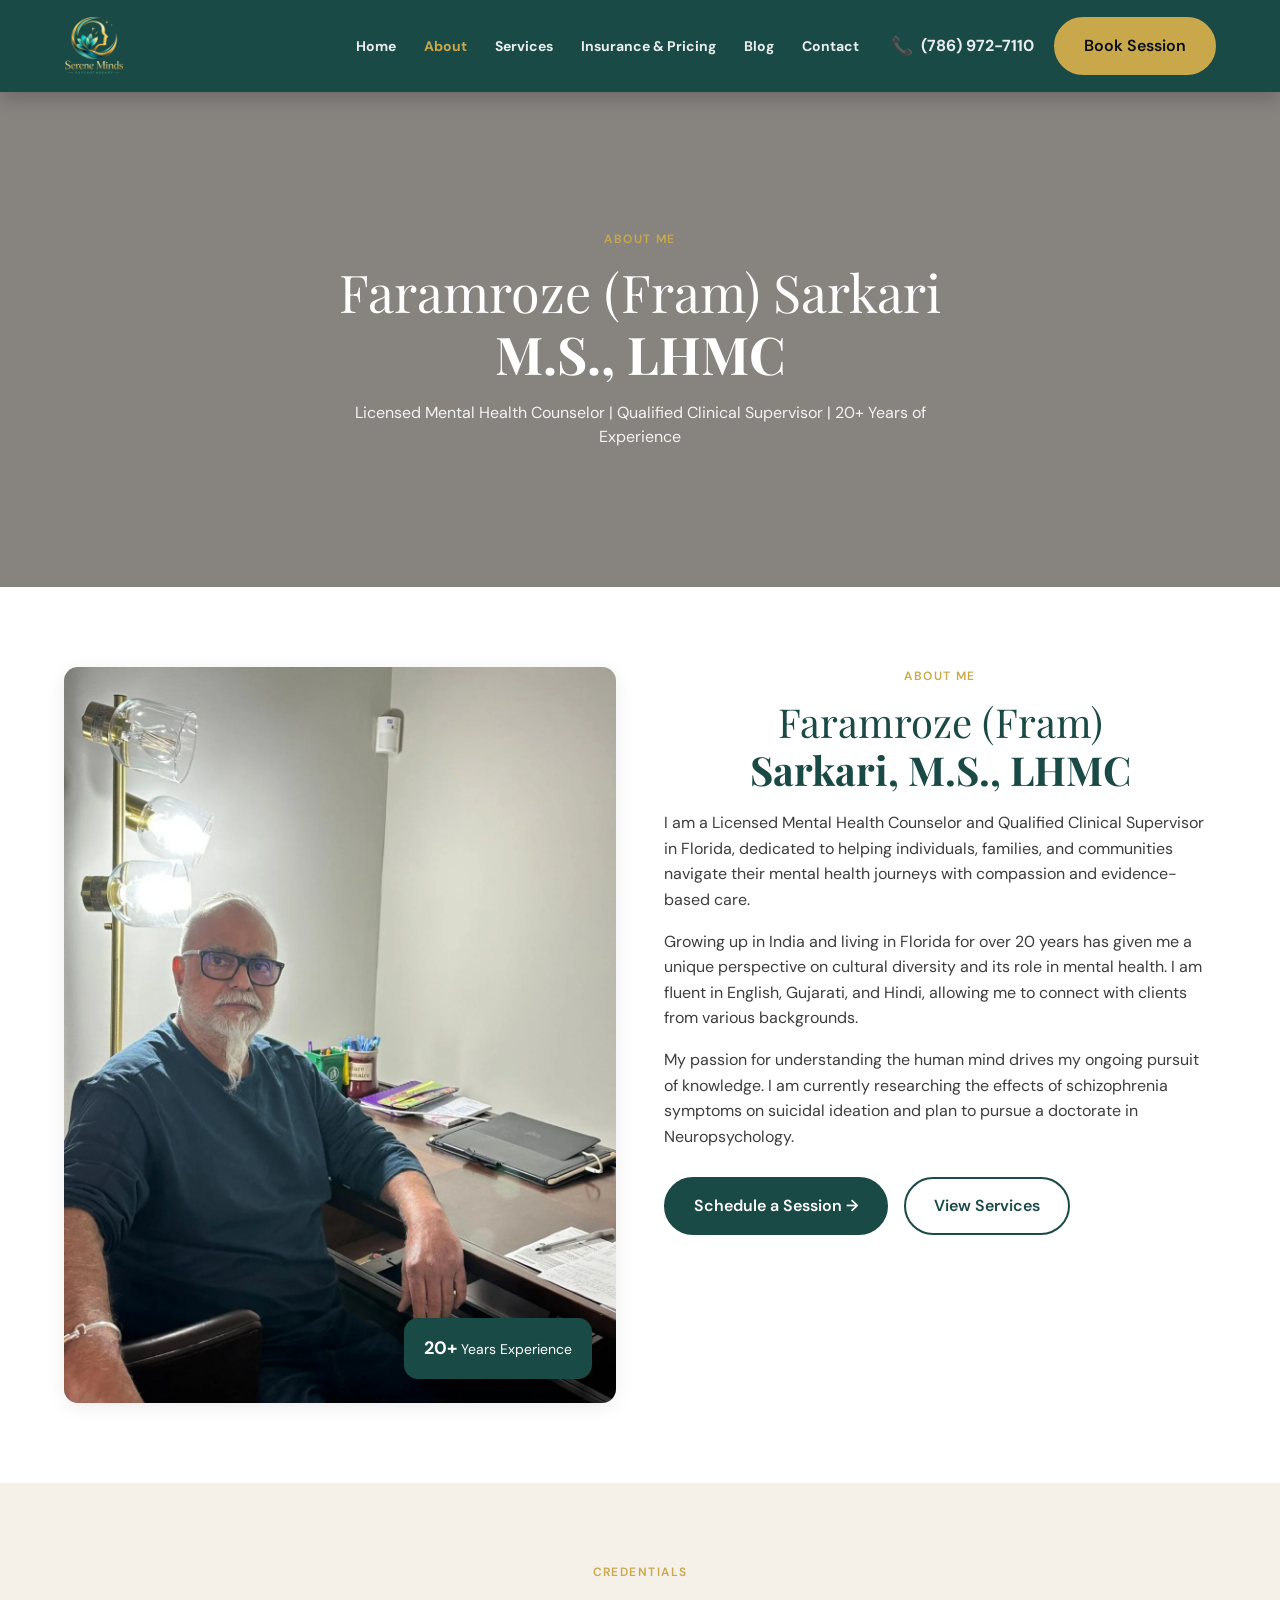
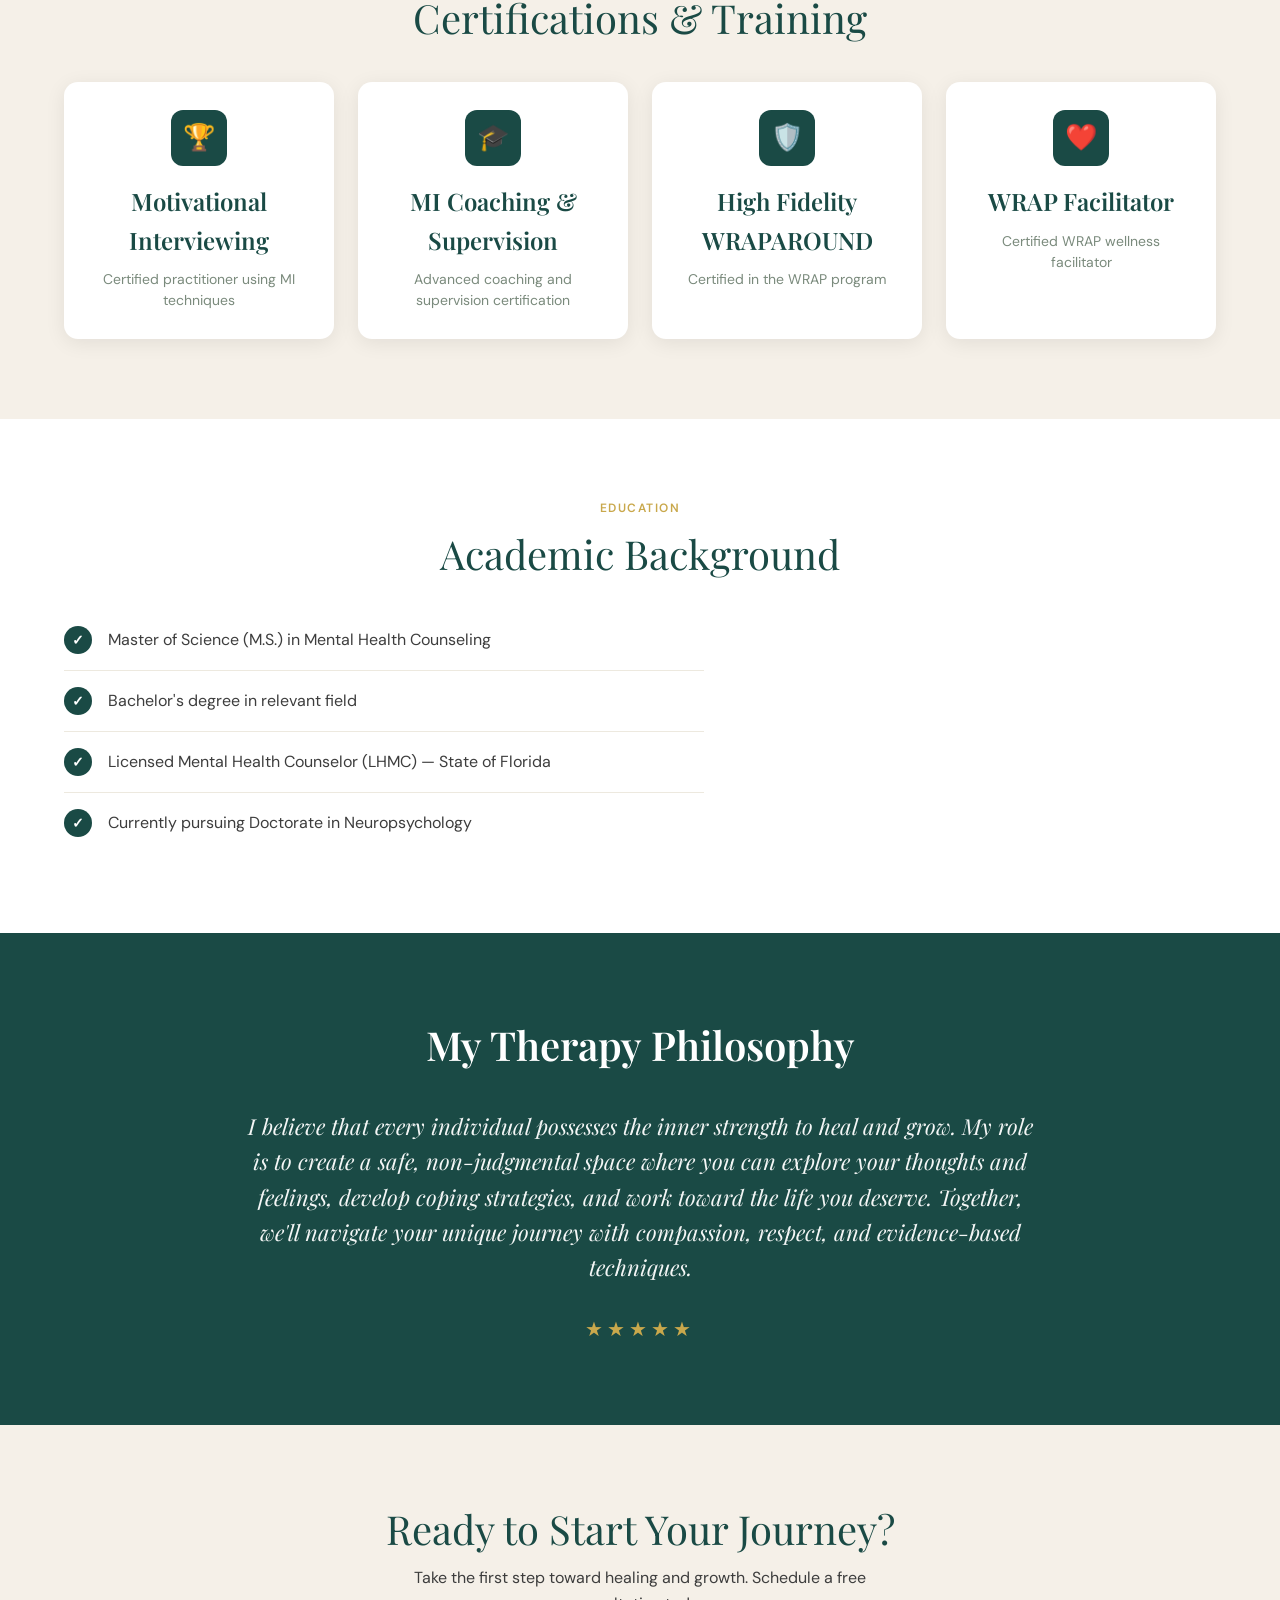
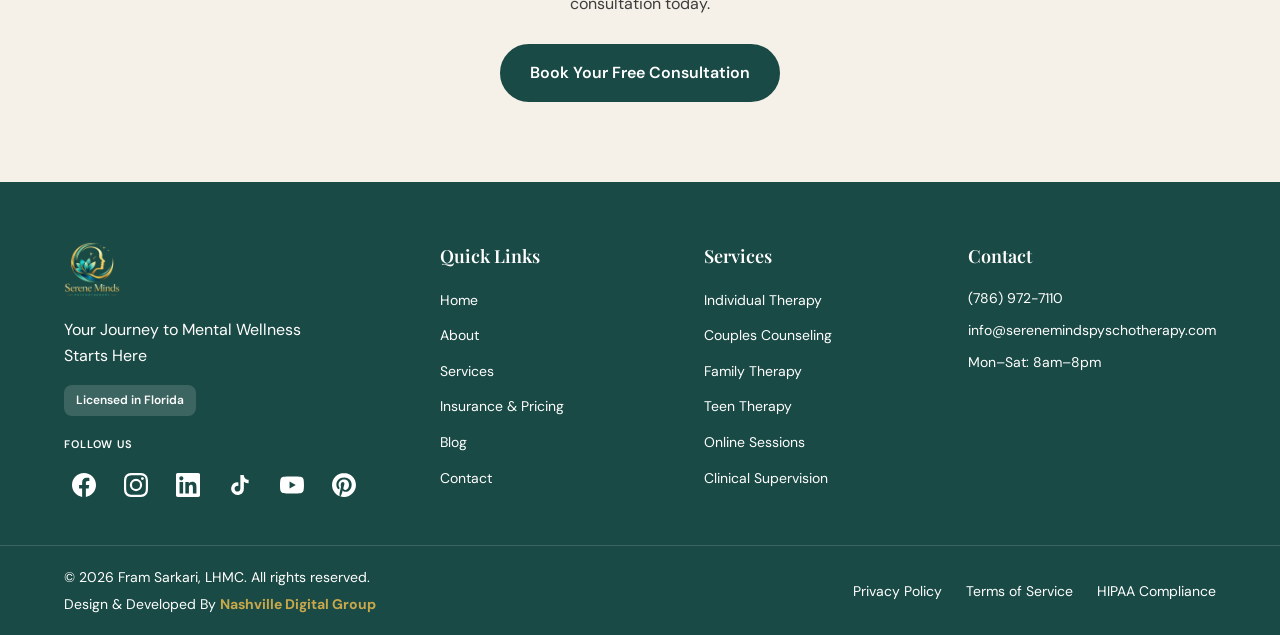
==== commit a2b8a32e: "Footer: white text throughout, Nashville Digital Group link gold and bold Made-with: Cursor" ====
--- a/about.html
+++ b/about.html
@@ -38,7 +38,7 @@
     "telephone": "+1-786-972-7110",
     "email": "info@serenemindspyschotherapy.com",
     "address": { "@type": "PostalAddress", "addressRegion": "FL", "addressLocality": "Florida" },
-    "openingHours": "Mo-Fr 09:00-19:00, Sa 10:00-16:00",
+    "openingHours": "Mo-Sa 08:00-20:00",
     "priceRange": "$$",
     "knowsLanguage": ["English", "Gujarati", "Hindi"]
   }
@@ -85,7 +85,7 @@
 
   <main id="main-content">
     <!-- SECTION 1: PAGE HERO -->
-    <section class="page-hero" aria-labelledby="page-hero-heading">
+    <section class="page-hero page-hero-about" aria-labelledby="page-hero-heading">
       <div class="container">
         <p class="section-label">ABOUT ME</p>
         <h1 id="page-hero-heading" class="page-hero-title">
@@ -211,6 +211,17 @@
         </a>
         <p class="footer-tagline">Your Journey to Mental Wellness Starts Here</p>
         <span class="footer-badge">Licensed in Florida</span>
+        <div class="footer-social">
+          <span class="footer-social-label">Follow us</span>
+          <ul class="footer-social-list" aria-label="Social media links">
+            <li><a href="https://www.facebook.com/profile.php?id=61582372858663" class="footer-social-link" aria-label="Facebook" target="_blank" rel="noopener noreferrer"><svg width="24" height="24" viewBox="0 0 24 24" fill="currentColor" aria-hidden="true"><path d="M24 12.073c0-6.627-5.373-12-12-12s-12 5.373-12 12c0 5.99 4.388 10.954 10.125 11.854v-8.385H7.078v-3.47h3.047V9.43c0-3.007 1.792-4.669 4.533-4.669 1.312 0 2.686.235 2.686.235v2.953H15.83c-1.491 0-1.956.925-1.956 1.874v2.25h3.328l-.532 3.47h-2.796v8.385C19.612 23.027 24 18.062 24 12.073z"/></svg></a></li>
+            <li><a href="https://www.instagram.com/sereneminds_psychotherapy/" class="footer-social-link" aria-label="Instagram" target="_blank" rel="noopener noreferrer"><svg width="24" height="24" viewBox="0 0 24 24" fill="currentColor" aria-hidden="true"><path d="M12 2.163c3.204 0 3.584.012 4.85.07 3.252.148 4.771 1.691 4.919 4.919.058 1.265.069 1.645.069 4.849 0 3.205-.012 3.584-.069 4.849-.149 3.225-1.664 4.771-4.919 4.919-1.266.058-1.644.07-4.85.07-3.204 0-3.584-.012-4.849-.07-3.26-.149-4.771-1.699-4.919-4.92-.058-1.265-.07-1.644-.07-4.849 0-3.204.013-3.583.07-4.849.149-3.227 1.664-4.771 4.919-4.919 1.266-.057 1.645-.069 4.849-.069zM12 0C8.741 0 8.333.014 7.053.072 2.695.272.273 2.69.073 7.052.014 8.333 0 8.741 0 12c0 3.259.014 3.668.072 4.948.2 4.358 2.618 6.78 6.98 6.98C8.333 23.986 8.741 24 12 24c3.259 0 3.668-.014 4.948-.072 4.354-.2 6.782-2.618 6.979-6.98.059-1.28.073-1.689.073-4.948 0-3.259-.014-3.667-.072-4.947-.196-4.354-2.617-6.78-6.979-6.98C8.333.014 8.741 0 12 0zm0 5.838a6.162 6.162 0 100 12.324 6.162 6.162 0 000-12.324zM12 16a4 4 0 110-8 4 4 0 010 8zm6.406-11.845a1.44 1.44 0 100 2.881 1.44 1.44 0 000-2.881z"/></svg></a></li>
+            <li><a href="#" class="footer-social-link" aria-label="LinkedIn" target="_blank" rel="noopener noreferrer"><svg width="24" height="24" viewBox="0 0 24 24" fill="currentColor" aria-hidden="true"><path d="M20.447 20.452h-3.554v-5.569c0-1.328-.027-3.037-1.852-3.037-1.853 0-2.136 1.445-2.136 2.939v5.667H9.351V9h3.414v1.561h.046c.477-.9 1.637-1.85 3.37-1.85 3.601 0 4.267 2.37 4.267 5.455v6.286zM5.337 7.433c-1.144 0-2.063-.926-2.063-2.065 0-1.138.92-2.063 2.063-2.063 1.14 0 2.064.925 2.064 2.063 0 1.139-.925 2.065-2.064 2.065zm1.782 13.019H3.555V9h3.564v11.452zM22.225 0H1.771C.792 0 0 .774 0 1.729v20.542C0 23.227.792 24 1.771 24h20.451C23.2 24 24 23.227 24 22.271V1.729C24 .774 23.2 0 22.222 0h.003z"/></svg></a></li>
+            <li><a href="https://www.tiktok.com/@sereneminds_" class="footer-social-link" aria-label="TikTok" target="_blank" rel="noopener noreferrer"><svg width="24" height="24" viewBox="0 0 24 24" fill="currentColor" aria-hidden="true"><path d="M19.59 6.69a4.83 4.83 0 0 1-3.77-4.25V2h-3.45v13.67a2.89 2.89 0 0 1-5.2 1.74 2.89 2.89 0 0 1 2.31-4.64 2.93 2.93 0 0 1 .88.13V9.4a6.84 6.84 0 0 0-1-.05A6.33 6.33 0 0 0 5 20.1a6.34 6.34 0 0 0 10.86-4.43v-7a8.16 8.16 0 0 0 4.77 1.52v-3.4a4.85 4.85 0 0 1-1-.1z"/></svg></a></li>
+            <li><a href="https://www.youtube.com/@SereneMindsPyschotherapy" class="footer-social-link" aria-label="YouTube" target="_blank" rel="noopener noreferrer"><svg width="24" height="24" viewBox="0 0 24 24" fill="currentColor" aria-hidden="true"><path d="M23.498 6.186a3.016 3.016 0 0 0-2.122-2.136C19.505 3.545 12 3.545 12 3.545s-7.505 0-9.377.505A3.017 3.017 0 0 0 .502 6.186C0 8.07 0 12 0 12s0 3.93.502 5.814a3.016 3.016 0 0 0 2.122 2.136c1.871.505 9.376.505 9.376.505s7.505 0 9.377-.505a3.015 3.015 0 0 0 2.122-2.136C24 15.93 24 12 24 12s0-3.93-.502-5.814zM9.545 15.568V8.432L15.818 12l-6.273 3.568z"/></svg></a></li>
+            <li><a href="https://in.pinterest.com/03xj2kch335shub2w77x537cwcyy5q" class="footer-social-link" aria-label="Pinterest" target="_blank" rel="noopener noreferrer"><svg width="24" height="24" viewBox="0 0 24 24" fill="currentColor" aria-hidden="true"><path d="M12.017 0C5.396 0 .029 5.367.029 11.987c0 5.079 3.158 9.417 7.618 11.162-.105-.949-.199-2.403.041-3.439.219-.937 1.406-5.957 1.406-5.957s-.359-.72-.359-1.781c0-1.663.967-2.911 2.168-2.911 1.024 0 1.518.769 1.518 1.688 0 1.029-.653 2.567-.992 3.992-.285 1.193.6 2.165 1.775 2.165 2.128 0 3.768-2.245 3.768-5.487 0-2.861-2.063-4.869-5.008-4.869-3.41 0-5.409 2.562-5.409 5.199 0 1.033.394 2.143.889 2.741.099.12.112.225.085.345-.09.375-.293 1.199-.334 1.363-.053.225-.172.271-.401.165-1.495-.69-2.433-2.878-2.433-4.646 0-3.776 2.748-7.252 7.92-7.252 4.158 0 7.392 2.967 7.392 6.923 0 4.135-2.607 7.462-6.233 7.462-1.214 0-2.354-.629-2.758-1.379l-.749 2.848c-.269 1.045-1.004 2.352-1.498 3.15 1.123.345 2.306.535 3.55.535 6.607 0 11.985-5.365 11.985-11.987C23.97 5.39 18.592.026 11.985.026L12.017 0z"/></svg></a></li>
+          </ul>
+        </div>
       </div>
       <div class="footer-col">
         <h4 class="footer-heading">Quick Links</h4>
@@ -239,14 +250,16 @@
         <ul class="footer-contact">
           <li><a href="tel:+17869727110">(786) 972-7110</a></li>
           <li><a href="mailto:info@serenemindspyschotherapy.com">info@serenemindspyschotherapy.com</a></li>
-          <li>Florida</li>
-          <li>Mon–Fri: 9am–7pm | Sat: 10am–4pm</li>
+          <li>Mon–Sat: 8am–8pm</li>
         </ul>
       </div>
     </div>
     <div class="footer-bottom">
       <div class="container footer-bottom-inner">
-        <p class="footer-copy">© 2026 Fram Sarkari, LHMC. All rights reserved.</p>
+        <div class="footer-bottom-left">
+          <p class="footer-copy">© 2026 Fram Sarkari, LHMC. All rights reserved.</p>
+          <p class="footer-credit">Design &amp; Developed By <a href="https://nashvilledigitalgroup.com/" target="_blank" rel="noopener noreferrer">Nashville Digital Group</a></p>
+        </div>
         <ul class="footer-legal">
           <li><a href="#">Privacy Policy</a></li>
           <li><a href="#">Terms of Service</a></li>
--- a/css/style.css
+++ b/css/style.css
@@ -145,7 +145,7 @@
   position: sticky;
   top: 0;
   z-index: 100;
-  background: #0a0e14;
+  background: var(--color-teal);
   box-shadow: 0 4px 20px rgba(0, 0, 0, 0.25);
 }
 .header-inner {
@@ -697,8 +697,8 @@
   gap: 12px;
 }
 .social-icon {
-  width: 44px;
-  height: 44px;
+  width: 56px;
+  height: 56px;
   border-radius: 50%;
   background: var(--color-teal);
   color: var(--color-white);
@@ -714,10 +714,27 @@
   text-decoration: none;
 }
 .social-icon svg {
-  width: 20px;
-  height: 20px;
+  width: 28px;
+  height: 28px;
   fill: currentColor;
 }
+/* Connect section: social icons in brand colors */
+.connect-section .social-icon {
+  background: transparent;
+  color: inherit;
+}
+.connect-section .social-icon-facebook { color: #1877F2; }
+.connect-section .social-icon-facebook:hover { color: #0d65d9; background: transparent; opacity: 0.9; }
+.connect-section .social-icon-instagram { color: #E4405F; }
+.connect-section .social-icon-instagram:hover { color: #c13584; background: transparent; opacity: 0.9; }
+.connect-section .social-icon-linkedin { color: #0A66C2; }
+.connect-section .social-icon-linkedin:hover { color: #004182; background: transparent; opacity: 0.9; }
+.connect-section .social-icon-youtube { color: #FF0000; }
+.connect-section .social-icon-youtube:hover { color: #cc0000; background: transparent; opacity: 0.9; }
+.connect-section .social-icon-tiktok { color: #000000; }
+.connect-section .social-icon-tiktok:hover { color: #333; background: transparent; opacity: 0.9; }
+.connect-section .social-icon-pinterest { color: #BD081C; }
+.connect-section .social-icon-pinterest:hover { color: #8c0615; background: transparent; opacity: 0.9; }
 .booking-card {
   background: var(--color-teal);
   color: var(--color-white);
@@ -836,11 +853,28 @@
 
 /* ========== ABOUT PAGE ========== */
 .page-hero {
+  position: relative;
   background: var(--color-cream);
-  padding: var(--section-padding) 0;
-  text-align: center;
+  padding: 120px 0;
+  min-height: 55vh;
+  display: flex;
+  align-items: center;
+  text-align: center;
+}
+.page-hero:not(.page-hero-services)::before {
+  content: "";
+  position: absolute;
+  inset: 0;
+  background: rgba(0, 0, 0, 0.45);
+  pointer-events: none;
+}
+.page-hero .container {
+  position: relative;
+  z-index: 1;
+  width: 100%;
 }
 .page-hero .section-label { margin-bottom: 12px; }
+.page-hero:not(.page-hero-services) .section-label { color: var(--color-gold); }
 .page-hero-title {
   font-family: var(--font-heading);
   font-size: var(--size-h1);
@@ -849,7 +883,9 @@
   color: var(--color-teal);
   margin: 0 0 16px 0;
 }
+.page-hero:not(.page-hero-services) .page-hero-title { color: var(--color-white); }
 .page-hero-title-accent { color: var(--color-gold); font-weight: 700; }
+.page-hero:not(.page-hero-services) .page-hero-title-accent { color: var(--color-white); }
 .page-hero-subtitle {
   font-size: var(--size-body);
   color: var(--color-subtext);
@@ -858,6 +894,21 @@
   margin-left: auto;
   margin-right: auto;
   line-height: 1.5;
+}
+.page-hero:not(.page-hero-services) .page-hero-subtitle { color: rgba(255, 255, 255, 0.9); }
+
+.page-hero-contact {
+  background-image: url("../images/contact-bg.png");
+  background-size: cover;
+  background-position: center;
+  background-repeat: no-repeat;
+}
+
+.page-hero-about {
+  background-image: url("../images/about-bg.png");
+  background-size: cover;
+  background-position: center;
+  background-repeat: no-repeat;
 }
 
 .about-bio {
@@ -1033,7 +1084,42 @@
 .about-cta .btn { margin: 0; }
 
 /* ========== SERVICES PAGE ========== */
-.page-hero-services { padding: 100px 0; }
+.page-hero-services {
+  position: relative;
+  padding: 120px 0;
+  min-height: 55vh;
+  display: flex;
+  align-items: center;
+  background: var(--color-cream);
+  background-image: url("../images/services-bg.png");
+  background-size: cover;
+  background-position: center;
+  background-repeat: no-repeat;
+}
+.page-hero-services::before {
+  content: "";
+  position: absolute;
+  inset: 0;
+  background: rgba(0, 0, 0, 0.45);
+  pointer-events: none;
+}
+.page-hero-services .container {
+  position: relative;
+  z-index: 1;
+  width: 100%;
+}
+.page-hero-services .section-label {
+  color: var(--color-gold);
+}
+.page-hero-services .page-hero-title {
+  color: var(--color-white);
+}
+.page-hero-services .page-hero-title strong {
+  color: var(--color-white);
+}
+.page-hero-services .page-hero-subtitle {
+  color: rgba(255, 255, 255, 0.9);
+}
 .sr-only {
   position: absolute;
   width: 1px;
@@ -1141,6 +1227,12 @@
 .approaches-section {
   background: var(--color-card);
   padding: var(--section-padding) 0;
+  text-align: center;
+}
+.approaches-section .container {
+  display: flex;
+  flex-direction: column;
+  align-items: center;
 }
 .approaches-title { text-align: center; margin-bottom: 12px; }
 .approaches-subtitle {
@@ -1155,6 +1247,18 @@
   display: grid;
   grid-template-columns: repeat(3, 1fr);
   gap: 24px;
+  width: 100%;
+  max-width: var(--container-max);
+  justify-content: center;
+}
+.approach-card:nth-child(4) {
+  grid-column: 1;
+}
+.approach-card:nth-child(5) {
+  grid-column: 2;
+}
+.approach-card:nth-child(6) {
+  grid-column: 3;
 }
 .approach-card {
   background: var(--color-white);
@@ -1162,11 +1266,10 @@
   border-radius: var(--radius-card);
   box-shadow: var(--shadow-card);
   position: relative;
+  text-align: center;
 }
 .approach-card-icon {
-  position: absolute;
-  top: 24px;
-  left: 24px;
+  position: static;
   width: 48px;
   height: 48px;
   border-radius: 12px;
@@ -1174,6 +1277,7 @@
   display: flex;
   align-items: center;
   justify-content: center;
+  margin: 0 auto 16px auto;
 }
 .approach-card-icon .svg-icon-teal { width: 24px; height: 24px; }
 .approach-card-title {
@@ -1181,9 +1285,8 @@
   font-size: 18px;
   font-weight: 600;
   color: var(--color-teal);
-  margin: 0 0 0 56px;
-  margin-bottom: 8px;
-  padding-top: 4px;
+  margin: 0 0 8px 0;
+  padding-top: 0;
 }
 .approach-card-desc {
   font-size: var(--size-small);
@@ -1252,9 +1355,29 @@
   --insurance-teal-darker: rgba(0, 0, 0, 0.15);
 }
 .insurance-hero {
+  position: relative;
   background: var(--insurance-cream, #f8f5f0);
+  background-image: url("../images/pricing-bg.png");
+  background-size: cover;
+  background-position: center;
+  background-repeat: no-repeat;
   padding: 120px 0;
-  text-align: center;
+  min-height: 55vh;
+  display: flex;
+  align-items: center;
+  text-align: center;
+}
+.insurance-hero::before {
+  content: "";
+  position: absolute;
+  inset: 0;
+  background: rgba(0, 0, 0, 0.45);
+  pointer-events: none;
+}
+.insurance-hero .container {
+  position: relative;
+  z-index: 1;
+  width: 100%;
 }
 .insurance-hero-label {
   font-size: 12px;
@@ -1272,6 +1395,7 @@
   color: var(--color-teal);
   margin: 0 0 20px 0;
 }
+.insurance-hero .insurance-hero-title { color: var(--color-white); }
 .insurance-hero-subtitle {
   font-size: 18px;
   color: var(--color-subtext);
@@ -1279,10 +1403,11 @@
   margin: 0 auto;
   line-height: 1.5;
 }
+.insurance-hero .insurance-hero-subtitle { color: rgba(255, 255, 255, 0.9); }
 
 .pricing-card-section {
   background: var(--insurance-cream, #f8f5f0);
-  padding: 0 0 80px 0;
+  padding: 80px 0 80px 0;
 }
 .container-narrow { max-width: 900px; margin: 0 auto; padding: 0 24px; }
 .pricing-card {
@@ -1354,6 +1479,16 @@
   font-size: 14px;
   flex-shrink: 0;
 }
+.pricing-feature-icon svg {
+  width: 14px;
+  height: 14px;
+}
+.pricing-feature-icon-lock {
+  color: #fff;
+}
+.pricing-feature-icon-lock svg {
+  stroke: currentColor;
+}
 .btn-pricing-cta {
   background: var(--color-white);
   color: var(--insurance-teal-dark, #0d4a4a);
@@ -1587,13 +1722,15 @@
   width: 28px;
   height: 28px;
   border-radius: 50%;
-  background: var(--color-gold);
-  color: var(--color-teal);
+  background: #1B4D3E;
+  color: #fff;
   display: flex;
   align-items: center;
   justify-content: center;
-  font-size: 14px;
-  font-weight: 700;
+}
+.insurance-faq-q-icon svg {
+  width: 16px;
+  height: 16px;
 }
 .insurance-faq-a {
   font-size: 15px;
@@ -1641,10 +1778,32 @@
 
 /* ========== BLOG PAGE ========== */
 .blog-hero {
+  position: relative;
   background: #f8f5f0;
-  padding: 100px 0;
-  text-align: center;
-}
+  background-image: url("../images/img.png");
+  background-size: cover;
+  background-position: center;
+  background-repeat: no-repeat;
+  padding: 120px 0;
+  min-height: 55vh;
+  display: flex;
+  align-items: center;
+  text-align: center;
+}
+.blog-hero::before {
+  content: "";
+  position: absolute;
+  inset: 0;
+  background: rgba(0, 0, 0, 0.45);
+  pointer-events: none;
+}
+.blog-hero .container {
+  position: relative;
+  z-index: 1;
+  width: 100%;
+}
+.blog-hero .blog-hero-title { color: var(--color-white); }
+.blog-hero .blog-hero-subtitle { color: rgba(255, 255, 255, 0.9); }
 .blog-hero-label {
   font-size: 12px;
   font-weight: 600;
@@ -1671,7 +1830,7 @@
 
 .blog-featured-section {
   background: #f8f5f0;
-  padding: 0 0 80px 0;
+  padding: 80px 0 80px 0;
 }
 .container-blog { max-width: 1000px; margin: 0 auto; padding: 0 24px; }
 .blog-grid-section .container-blog { max-width: 1060px; }
@@ -1802,6 +1961,54 @@
 }
 .blog-card-link:hover { text-decoration: underline; }
 
+/* Home page: The Psychiatry Corner (blogs above footer) */
+.home-blogs-section {
+  background: #f8f5f0;
+  padding: 72px 0 80px;
+}
+.home-blogs-title {
+  font-family: var(--font-heading);
+  font-size: 32px;
+  font-weight: 600;
+  color: var(--color-teal);
+  text-align: center;
+  margin: 0 0 12px 0;
+}
+.home-blogs-subtitle {
+  font-size: var(--size-body);
+  color: var(--color-body);
+  text-align: center;
+  max-width: 560px;
+  margin: 0 auto 40px;
+  line-height: 1.6;
+}
+.home-blogs-grid {
+  display: grid;
+  grid-template-columns: repeat(3, 1fr);
+  gap: 24px;
+  margin-bottom: 32px;
+}
+.home-blogs-section .blog-card {
+  height: 100%;
+  transition: box-shadow 0.25s ease, transform 0.25s ease;
+}
+.home-blogs-section .blog-card:hover {
+  box-shadow: 0 8px 24px rgba(0, 0, 0, 0.1);
+  transform: translateY(-4px);
+}
+.blog-card-link-wrap {
+  display: block;
+  text-decoration: none;
+  color: inherit;
+  height: 100%;
+}
+.blog-card-link-wrap:hover .blog-card-link { text-decoration: underline; }
+.home-blogs-cta {
+  text-align: center;
+  margin: 0;
+}
+.home-blogs-cta .btn { min-width: 200px; }
+
 .blog-cta-section {
   background: #0d4a4a;
   padding: 80px 0;
@@ -1847,21 +2054,149 @@
   text-decoration: none;
 }
 
+/* Blog page: contact + social above footer (white background) */
+.blog-contact-section {
+  background: var(--color-white);
+  padding: 80px 0;
+  text-align: center;
+}
+.blog-contact-title {
+  font-family: var(--font-heading);
+  font-size: 36px;
+  font-weight: 600;
+  color: var(--color-teal);
+  margin: 0 0 12px 0;
+}
+.blog-contact-desc {
+  font-size: var(--size-body);
+  color: var(--color-subtext);
+  max-width: 560px;
+  margin: 0 auto 32px auto;
+  line-height: 1.5;
+}
+.blog-contact-row {
+  display: flex;
+  flex-wrap: wrap;
+  justify-content: center;
+  align-items: center;
+  gap: 48px 64px;
+}
+.blog-contact-info {
+  display: flex;
+  flex-wrap: wrap;
+  justify-content: center;
+  gap: 24px 40px;
+}
+.blog-contact-item {
+  display: inline-flex;
+  align-items: center;
+  gap: 10px;
+  font-size: var(--size-body);
+  font-weight: 500;
+  color: var(--color-teal);
+  text-decoration: none;
+}
+.blog-contact-item:hover {
+  color: var(--color-teal);
+  text-decoration: underline;
+}
+.blog-contact-item-static {
+  color: var(--color-body);
+  cursor: default;
+}
+.blog-contact-item-static:hover { text-decoration: none; }
+.blog-contact-icon {
+  font-size: 20px;
+  flex-shrink: 0;
+}
+.blog-contact-social {
+  display: flex;
+  flex-wrap: wrap;
+  align-items: center;
+  gap: 16px;
+}
+.blog-contact-social-label {
+  font-size: var(--size-small);
+  font-weight: 600;
+  color: var(--color-subtext);
+  text-transform: uppercase;
+  letter-spacing: 0.05em;
+}
+.blog-social-list {
+  list-style: none;
+  margin: 0;
+  padding: 0;
+  display: flex;
+  flex-wrap: wrap;
+  justify-content: center;
+  gap: 16px;
+}
+.blog-social-link {
+  display: flex;
+  align-items: center;
+  justify-content: center;
+  width: 44px;
+  height: 44px;
+  border-radius: 50%;
+  color: var(--color-white);
+  transition: background 0.2s, transform 0.2s;
+}
+.blog-social-link:hover {
+  color: var(--color-white);
+  text-decoration: none;
+  transform: translateY(-2px);
+}
+.blog-social-link svg {
+  width: 22px;
+  height: 22px;
+}
+/* Brand colors for social icons */
+.blog-social-instagram { background: #E4405F; }
+.blog-social-instagram:hover { background: #d62d4d; }
+.blog-social-facebook { background: #1877F2; }
+.blog-social-facebook:hover { background: #166fe5; }
+.blog-social-linkedin { background: #0A66C2; }
+.blog-social-linkedin:hover { background: #004182; }
+.blog-social-tiktok { background: #000000; }
+.blog-social-tiktok:hover { background: #333333; }
+.blog-social-youtube { background: #FF0000; }
+.blog-social-youtube:hover { background: #cc0000; }
+.blog-social-pinterest { background: #BD081C; }
+.blog-social-pinterest:hover { background: #9c0618; }
+
 /* Blog page: active nav link in gold */
 .page-blog .main-nav .nav-link.active { color: var(--color-gold); font-weight: 700; }
 .page-blog .main-nav .nav-link.active:hover { color: var(--color-gold); }
 
 /* ========== BLOG SINGLE POST ========== */
+.page-blog-post {
+  background: var(--color-white);
+}
 .blog-post { padding-bottom: 60px; }
 .blog-post-hero {
-  background: #f8f5f0;
-  padding: 48px 0 40px;
+  position: relative;
+  background: var(--color-white);
+  padding: 120px 0 40px;
+  min-height: 55vh;
+  display: flex;
+  align-items: center;
+}
+.blog-post-hero::before {
+  content: none;
 }
 .blog-post-hero-inner {
+  position: relative;
+  z-index: 1;
+  width: 100%;
   max-width: 900px;
   margin: 0 auto;
   padding: 0 24px;
 }
+.blog-post-hero .blog-post-back { color: var(--color-teal); }
+.blog-post-hero .blog-post-back:hover { color: var(--color-teal); }
+.blog-post-hero .blog-post-title { color: var(--color-teal); }
+.blog-post-hero .blog-post-lead { color: #6b8080; }
+.blog-post-hero .blog-post-meta { color: var(--color-subtext); }
 .blog-post-back {
   display: inline-block;
   font-size: var(--size-small);
@@ -1947,8 +2282,38 @@
   color: var(--color-body);
 }
 
+.blog-post-about-practice {
+  margin: 40px 0 32px 0;
+  padding: 20px 24px;
+  background: #f8f5f0;
+  border-left: 4px solid var(--color-teal);
+  border-radius: 0 10px 10px 0;
+}
+.blog-post-about-practice-label {
+  display: block;
+  font-size: 12px;
+  font-weight: 600;
+  letter-spacing: 0.05em;
+  text-transform: uppercase;
+  color: var(--color-teal);
+  margin-bottom: 8px;
+}
+.blog-post-about-practice-text {
+  margin: 0;
+  font-size: var(--size-body);
+  line-height: 1.6;
+  color: var(--color-body);
+}
+.blog-post-about-practice-cta {
+  margin: 16px 0 0 0;
+}
+.blog-post-about-practice-cta .btn {
+  padding: 10px 20px;
+  font-size: 0.95rem;
+}
+
 .blog-post-cta {
-  background: #f8f5f0;
+  background: var(--color-white);
   border-radius: 16px;
   padding: 32px 36px;
   margin-top: 48px;
@@ -1976,11 +2341,57 @@
   background: var(--color-white);
   padding: var(--section-padding) 0;
 }
+.contact-crisis-notice {
+  background: #fff8e1;
+  border: 1px solid #ffc107;
+  border-left: 4px solid #f57c00;
+  padding: 16px 24px;
+  margin: 0 0 32px 0;
+  display: flex;
+  align-items: flex-start;
+  gap: 12px;
+  max-width: 100%;
+}
+.contact-crisis-inner {
+  display: flex;
+  align-items: flex-start;
+  gap: 12px;
+  width: 100%;
+}
+.contact-crisis-notice .container { width: 100%; }
+.contact-crisis-icon { font-size: 24px; flex-shrink: 0; }
+.contact-crisis-text {
+  margin: 0;
+  font-size: var(--size-small);
+  line-height: 1.5;
+  color: #5d4e37;
+}
+.contact-crisis-text strong { color: #3e2723; }
+.contact-crisis-text a {
+  color: var(--color-teal);
+  font-weight: 600;
+}
+.contact-crisis-text a:hover { text-decoration: underline; }
+
 .contact-inner {
   display: grid;
   grid-template-columns: 1fr 1fr;
   gap: 48px;
   align-items: start;
+}
+.contact-header {
+  grid-column: 1 / -1;
+  text-align: center;
+  margin-bottom: 8px;
+}
+.contact-header .section-title {
+  margin-bottom: 12px;
+}
+.contact-header .contact-intro {
+  max-width: 560px;
+  margin-left: auto;
+  margin-right: auto;
+  margin-bottom: 0;
 }
 .contact-intro {
   margin: 0 0 28px 0;
@@ -2035,6 +2446,21 @@
   font-size: var(--size-small);
   color: var(--color-subtext);
 }
+.contact-card-note-white { color: var(--color-white) !important; }
+.contact-card-teal {
+  background: var(--color-teal);
+}
+.contact-card-teal .contact-card-content strong,
+.contact-card-teal .contact-card-content span {
+  color: var(--color-white);
+}
+.contact-card-teal:hover {
+  background: #0a3d3d;
+}
+a.contact-card-teal:hover {
+  background: #0a3d3d;
+  text-decoration: none;
+}
 
 .contact-form-card {
   background: var(--color-white);
@@ -2042,6 +2468,81 @@
   border-radius: var(--radius-card);
   box-shadow: var(--shadow-card);
   border: 1px solid var(--color-card);
+}
+.contact-expect-section {
+  margin-top: 28px;
+  margin-bottom: 24px;
+  padding: 20px 24px;
+  background: var(--color-cream);
+  border-radius: var(--radius-card);
+  border: 1px solid rgba(13, 74, 74, 0.1);
+}
+.contact-expect-teal {
+  background: var(--color-teal);
+  border-color: var(--color-teal);
+}
+.contact-expect-teal .contact-expect-title {
+  color: var(--color-white);
+}
+.contact-expect-teal .contact-expect-label {
+  color: var(--color-white);
+}
+.contact-expect-teal .contact-expect-arrow {
+  color: var(--color-white);
+}
+.contact-expect-teal .contact-expect-num {
+  background: rgba(255, 255, 255, 0.25);
+  color: var(--color-white);
+}
+.contact-expect-title {
+  font-family: var(--font-heading);
+  font-size: 18px;
+  font-weight: 600;
+  color: var(--color-teal);
+  margin: 0 0 16px 0;
+}
+.contact-expect-steps {
+  list-style: none;
+  margin: 0;
+  padding: 0;
+  display: flex;
+  flex-wrap: wrap;
+  align-items: center;
+  justify-content: space-between;
+  gap: 8px 16px;
+}
+.contact-expect-step {
+  display: flex;
+  flex-direction: column;
+  align-items: center;
+  gap: 6px;
+  flex: 1;
+  min-width: 80px;
+}
+.contact-expect-num {
+  width: 32px;
+  height: 32px;
+  border-radius: 50%;
+  background: var(--color-teal);
+  color: var(--color-white);
+  display: flex;
+  align-items: center;
+  justify-content: center;
+  font-size: 14px;
+  font-weight: 700;
+}
+.contact-expect-label {
+  font-size: 13px;
+  font-weight: 500;
+  color: var(--color-body);
+  text-align: center;
+  line-height: 1.2;
+}
+.contact-expect-arrow {
+  color: var(--color-teal);
+  font-size: 18px;
+  font-weight: 700;
+  flex-shrink: 0;
 }
 .contact-form-title {
   font-family: var(--font-heading);
@@ -2087,6 +2588,35 @@
   border-color: #c00;
 }
 .contact-form-field textarea { resize: vertical; min-height: 120px; }
+.contact-form-field-radio fieldset {
+  border: none;
+  margin: 0;
+  padding: 0;
+}
+.contact-form-field-radio legend {
+  font-size: var(--size-small);
+  font-weight: 600;
+  color: var(--color-body);
+  margin-bottom: 8px;
+}
+.contact-form-radios {
+  display: flex;
+  flex-wrap: wrap;
+  gap: 16px 24px;
+}
+.contact-form-radio-label {
+  display: inline-flex;
+  align-items: center;
+  gap: 8px;
+  font-size: var(--size-body);
+  color: var(--color-body);
+  cursor: pointer;
+}
+.contact-form-radio-label input[type="radio"] {
+  width: 18px;
+  height: 18px;
+  accent-color: var(--color-teal);
+}
 .contact-form .btn-full { margin-top: 8px; margin-bottom: 0; }
 .contact-form-success {
   padding: 14px 16px;
@@ -2098,11 +2628,24 @@
   font-weight: 500;
 }
 .contact-form-success[hidden] { display: none; }
+.contact-form-success--error {
+  background: #ffebee;
+  color: #c62828;
+}
 .contact-form-note {
   font-size: 12px;
   color: var(--color-subtext);
   margin: 16px 0 0 0;
 }
+.contact-faq-link {
+  font-size: var(--size-small);
+  margin: 16px 0 0 0;
+}
+.contact-faq-link a {
+  color: var(--color-teal);
+  font-weight: 600;
+}
+.contact-faq-link a:hover { text-decoration: underline; }
 
 .contact-book-cta {
   background: var(--color-cream);
@@ -2118,7 +2661,13 @@
   align-items: center;
   box-shadow: var(--shadow-card);
 }
-.contact-book-content { display: flex; flex-direction: column; gap: 12px; }
+.contact-book-content {
+  display: flex;
+  flex-direction: column;
+  align-items: center;
+  text-align: center;
+  gap: 12px;
+}
 .contact-book-icon {
   font-size: 36px;
   display: block;
@@ -2193,10 +2742,10 @@
   object-fit: contain;
 }
 .footer-logo .logo-avatar { background: rgba(255, 255, 255, 0.2); }
-.footer-logo .logo-cred { color: rgba(255, 255, 255, 0.7); }
+.footer-logo .logo-cred { color: var(--color-white); }
 .footer-tagline {
   font-size: var(--size-body);
-  color: rgba(255, 255, 255, 0.85);
+  color: var(--color-white);
   margin: 0 0 16px 0;
   max-width: 240px;
 }
@@ -2207,6 +2756,69 @@
   border-radius: 8px;
   font-size: 12px;
   font-weight: 600;
+  color: var(--color-white);
+}
+.footer-social {
+  margin-top: 20px;
+}
+.footer-social-label {
+  display: block;
+  font-size: 11px;
+  font-weight: 600;
+  letter-spacing: 0.08em;
+  text-transform: uppercase;
+  color: var(--color-white);
+  margin-bottom: 12px;
+}
+.footer-social-list {
+  list-style: none;
+  margin: 0;
+  padding: 0;
+  display: flex;
+  gap: 12px;
+  flex-wrap: wrap;
+}
+.footer-social-link {
+  display: flex;
+  align-items: center;
+  justify-content: center;
+  width: 40px;
+  height: 40px;
+  color: var(--color-white);
+  border-radius: 50%;
+  transition: color 0.2s ease, background 0.2s ease, transform 0.2s ease;
+}
+.footer-social-link:hover {
+  color: var(--color-white);
+  background: rgba(255, 255, 255, 0.15);
+  text-decoration: none;
+  transform: translateZ(0) scale(1.08);
+}
+/* Footer social icons – white */
+.footer-social-list li:nth-child(1) .footer-social-link { color: var(--color-white); }
+.footer-social-list li:nth-child(1) .footer-social-link:hover { color: var(--color-white); background: rgba(255, 255, 255, 0.2); }
+.footer-social-list li:nth-child(2) .footer-social-link { color: var(--color-white); }
+.footer-social-list li:nth-child(2) .footer-social-link:hover { color: var(--color-white); background: rgba(255, 255, 255, 0.2); }
+.footer-social-list li:nth-child(3) .footer-social-link { color: var(--color-white); }
+.footer-social-list li:nth-child(3) .footer-social-link:hover { color: var(--color-white); background: rgba(255, 255, 255, 0.2); }
+.footer-social-list li:nth-child(4) .footer-social-link { color: var(--color-white); }
+.footer-social-list li:nth-child(4) .footer-social-link:hover { color: var(--color-white); background: rgba(255, 255, 255, 0.2); }
+.footer-social-list li:nth-child(5) .footer-social-link { color: var(--color-white); }
+.footer-social-list li:nth-child(5) .footer-social-link:hover { color: var(--color-white); background: rgba(255, 255, 255, 0.2); }
+.footer-social-list li:nth-child(6) .footer-social-link { color: var(--color-white); }
+.footer-social-list li:nth-child(6) .footer-social-link:hover { color: var(--color-white); background: rgba(255, 255, 255, 0.2); }
+.footer-social-link svg {
+  width: 24px;
+  height: 24px;
+  flex-shrink: 0;
+  display: block;
+  fill: currentColor;
+  shape-rendering: geometricPrecision;
+}
+.footer-social-link {
+  -webkit-backface-visibility: hidden;
+  backface-visibility: hidden;
+  transform: translateZ(0);
 }
 .footer-heading {
   font-family: var(--font-heading);
@@ -2222,14 +2834,14 @@
 }
 .footer-links li, .footer-contact li { margin-bottom: 10px; }
 .footer-links a, .footer-contact a {
-  color: rgba(255, 255, 255, 0.85);
+  color: var(--color-white);
   font-size: var(--size-small);
 }
 .footer-links a:hover, .footer-contact a:hover {
   color: var(--color-white);
   text-decoration: none;
 }
-.footer-contact li { color: rgba(255, 255, 255, 0.85); font-size: var(--size-small); }
+.footer-contact li { color: var(--color-white); font-size: var(--size-small); }
 .footer-bottom {
   border-top: 1px solid rgba(255, 255, 255, 0.15);
   padding: 20px 0;
@@ -2241,7 +2853,23 @@
   flex-wrap: wrap;
   gap: 16px;
 }
-.footer-copy { margin: 0; font-size: var(--size-small); color: rgba(255, 255, 255, 0.7); }
+.footer-bottom-left {
+  display: flex;
+  flex-direction: column;
+  gap: 0;
+}
+.footer-copy { margin: 0; font-size: var(--size-small); color: var(--color-white); }
+.footer-credit {
+  margin: 4px 0 0 0;
+  font-size: var(--size-small);
+  color: var(--color-white);
+}
+.footer-credit a {
+  color: var(--color-gold);
+  text-decoration: none;
+  font-weight: 700;
+}
+.footer-credit a:hover { color: var(--color-gold); text-decoration: underline; opacity: 0.9; }
 .footer-legal {
   list-style: none;
   margin: 0;
@@ -2250,7 +2878,7 @@
   gap: 24px;
 }
 .footer-legal a {
-  color: rgba(255, 255, 255, 0.85);
+  color: var(--color-white);
   font-size: var(--size-small);
 }
 .footer-legal a:hover { color: var(--color-white); text-decoration: none; }
--- a/css/responsive.css
+++ b/css/responsive.css
@@ -98,6 +98,11 @@
     grid-template-columns: repeat(2, 1fr);
     gap: 20px;
   }
+  .approach-card:nth-child(4),
+  .approach-card:nth-child(5),
+  .approach-card:nth-child(6) {
+    grid-column: auto;
+  }
 
   .pricing-card {
     grid-template-columns: 1fr;
@@ -119,6 +124,7 @@
   .blog-featured-image img { min-height: 320px; }
   .blog-featured-content { padding: 32px 24px; }
   .blog-grid { grid-template-columns: repeat(2, 1fr); }
+  .home-blogs-grid { grid-template-columns: repeat(2, 1fr); }
 
   .footer-grid {
     grid-template-columns: 1fr 1fr;
@@ -228,6 +234,12 @@
   .contact-form-row-two {
     grid-template-columns: 1fr;
   }
+  .contact-crisis-notice { padding: 12px 16px; margin-bottom: 24px; }
+  .contact-crisis-inner { flex-wrap: wrap; }
+  .contact-expect-steps { flex-direction: column; align-items: stretch; gap: 12px; }
+  .contact-expect-arrow { transform: rotate(90deg); }
+  .contact-expect-step { flex-direction: row; min-width: auto; gap: 12px; justify-content: flex-start; }
+  .contact-expect-label { text-align: left; }
   .contact-book-card { padding: 24px 20px; }
 
   .service-row { margin-bottom: 56px; }
@@ -236,6 +248,11 @@
   .approaches-grid {
     grid-template-columns: 1fr;
     gap: 16px;
+  }
+  .approach-card:nth-child(4),
+  .approach-card:nth-child(5),
+  .approach-card:nth-child(6) {
+    grid-column: auto;
   }
   .approach-card-icon { position: static; margin-bottom: 12px; }
   .approach-card-title { margin-left: 0; margin-top: 0; }
@@ -263,10 +280,16 @@
     grid-template-columns: 1fr;
     gap: 20px;
   }
+  .home-blogs-grid { grid-template-columns: 1fr; }
   .blog-card-image { height: 180px; }
   .blog-cta-title { font-size: 28px; }
   .blog-cta-buttons { flex-direction: column; }
   .blog-cta-buttons .btn { width: 100%; }
+
+  .blog-contact-section { padding: 56px 0; }
+  .blog-contact-title { font-size: 28px; }
+  .blog-contact-row { flex-direction: column; gap: 32px; }
+  .blog-contact-info { flex-direction: column; gap: 16px; }
 
   .blog-post-title { font-size: 28px; }
   .blog-post-body { padding: 32px 20px 0; }
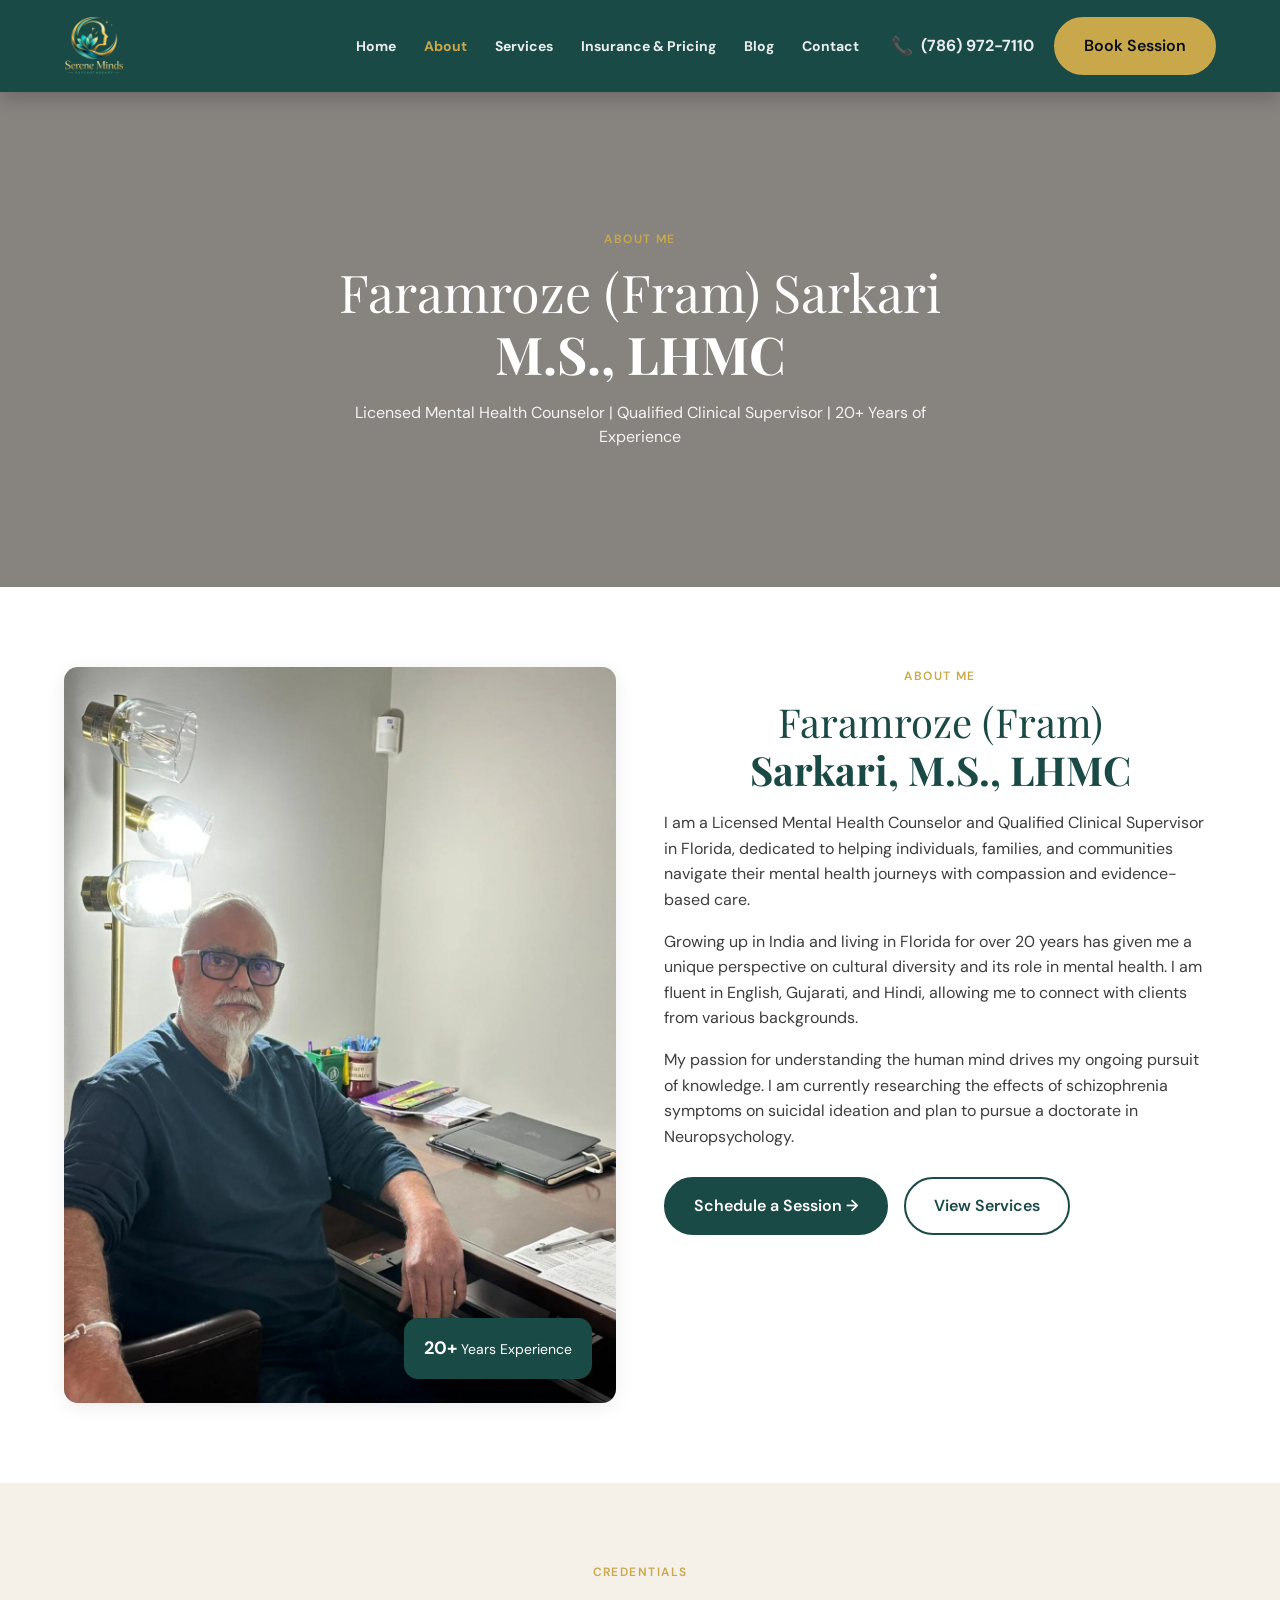
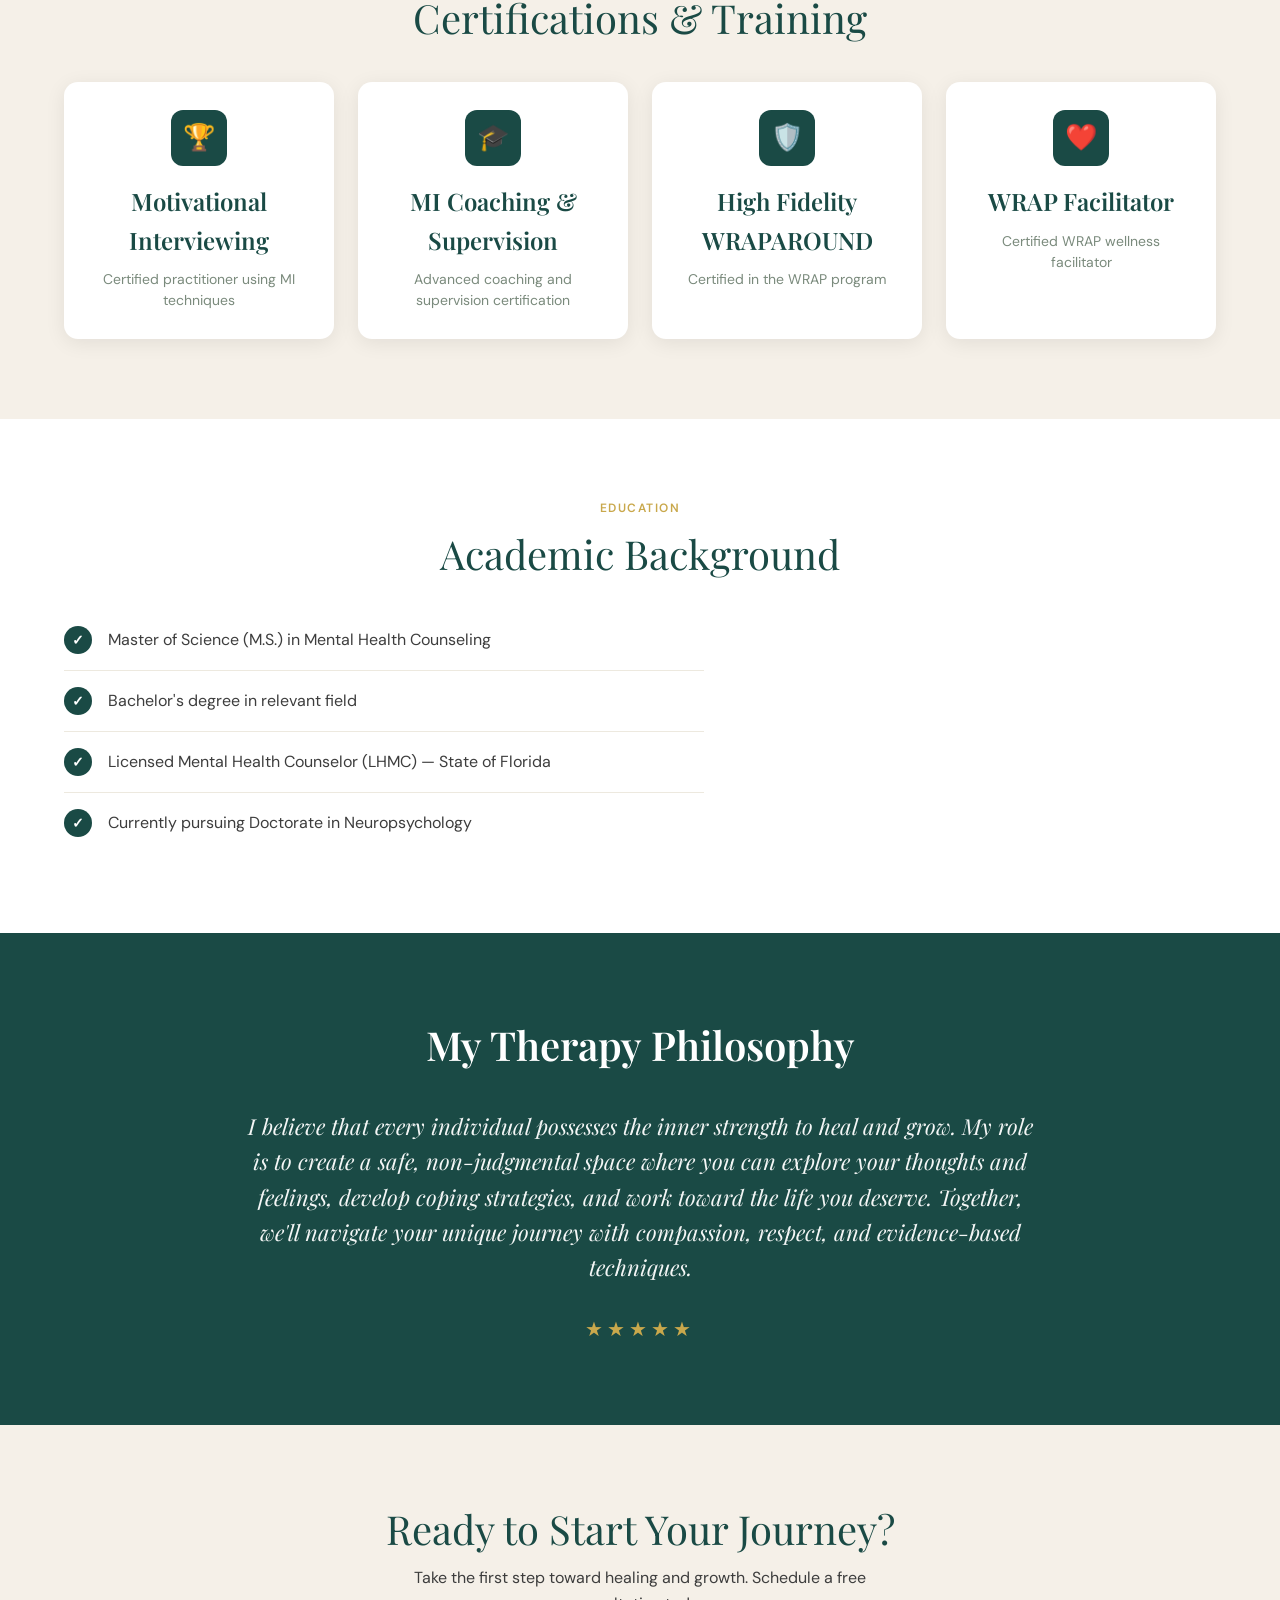
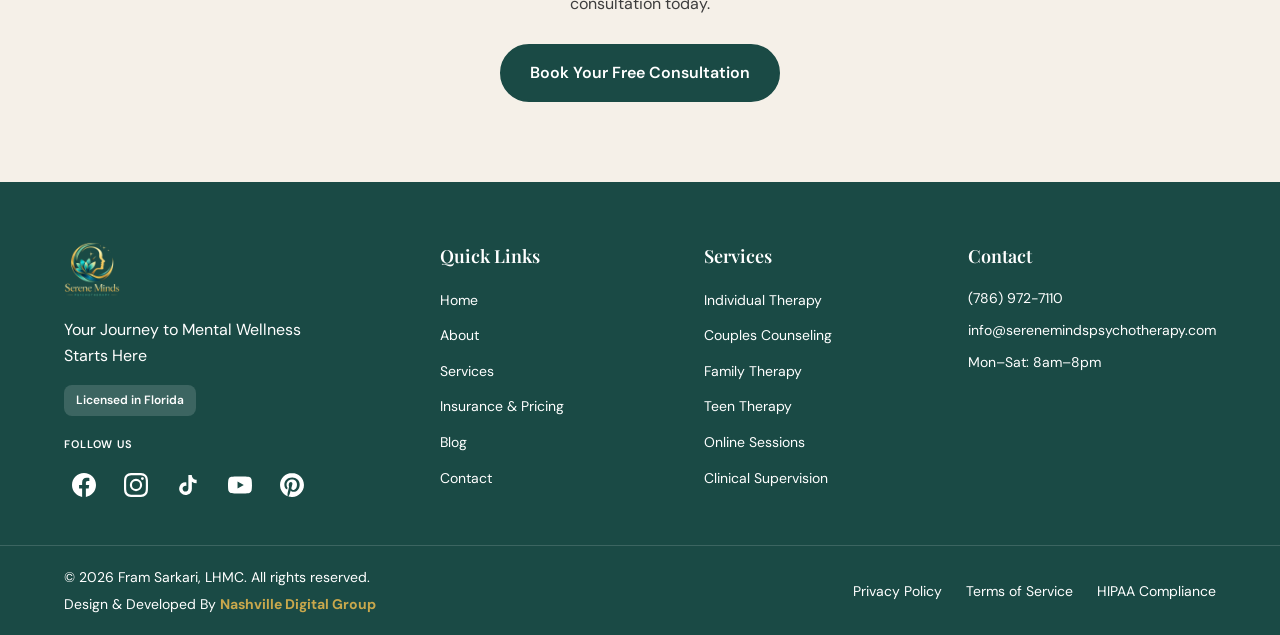
==== commit 7442f9d8: "Add Google Tag Manager, Google Analytics (GA4), and Meta Pixel to all pages Made-with: Cursor" ====
--- a/about.html
+++ b/about.html
@@ -1,6 +1,35 @@
 <!DOCTYPE html>
 <html lang="en">
 <head>
+  <!-- Google Tag Manager -->
+  <script>(function(w,d,s,l,i){w[l]=w[l]||[];w[l].push({'gtm.start':
+  new Date().getTime(),event:'gtm.js'});var f=d.getElementsByTagName(s)[0],
+  j=d.createElement(s),dl=l!='dataLayer'?'&l='+l:'';j.async=true;j.src=
+  'https://www.googletagmanager.com/gtm.js?id='+i+dl;f.parentNode.insertBefore(j,f);
+  })(window,document,'script','dataLayer','GTM-NPHSQT2M');</script>
+  <!-- End Google Tag Manager -->
+  <!-- Google tag (gtag.js) -->
+  <script async src="https://www.googletagmanager.com/gtag/js?id=G-7L6S6KZLVZ"></script>
+  <script>
+    window.dataLayer = window.dataLayer || [];
+    function gtag(){dataLayer.push(arguments);}
+    gtag('js', new Date());
+    gtag('config', 'G-7L6S6KZLVZ');
+  </script>
+  <!-- Meta Pixel Code -->
+  <script>
+  !function(f,b,e,v,n,t,s)
+  {if(f.fbq)return;n=f.fbq=function(){n.callMethod?
+  n.callMethod.apply(n,arguments):n.queue.push(arguments)};
+  if(!f._fbq)f._fbq=n;n.push=n;n.loaded=!0;n.version='2.0';
+  n.queue=[];t=b.createElement(e);t.async=!0;
+  t.src=v;s=b.getElementsByTagName(e)[0];
+  s.parentNode.insertBefore(t,s)}(window, document,'script',
+  'https://connect.facebook.net/en_US/fbevents.js');
+  fbq('init', '904871035486791');
+  fbq('track', 'PageView');
+  </script>
+  <!-- End Meta Pixel Code -->
   <meta charset="UTF-8">
   <meta name="viewport" content="width=device-width, initial-scale=1.0">
   <title>About Fram Sarkari, M.S., LHMC | SereneMind Therapy Florida</title>
@@ -16,6 +45,13 @@
   <meta property="og:type" content="website">
   <meta property="og:locale" content="en_US">
 
+  <!-- Twitter Card -->
+  <meta name="twitter:card" content="summary_large_image">
+  <meta name="twitter:title" content="About Fram Sarkari, M.S., LHMC | SereneMind Therapy Florida">
+  <meta name="twitter:description" content="Meet Fram Sarkari, M.S., LHMC — a Licensed Mental Health Counselor with 20+ years of experience in Florida. Culturally sensitive, bilingual therapy in English, Gujarati, and Hindi.">
+  <meta name="twitter:image" content="https://www.serenemindtherapy.com/images/og-about.jpg">
+
+  <link rel="icon" href="images/favicon.ico" type="image/x-icon">
   <!-- Typography -->
   <link rel="preconnect" href="https://fonts.googleapis.com">
   <link rel="preconnect" href="https://fonts.gstatic.com" crossorigin>
@@ -25,6 +61,15 @@
   <link rel="stylesheet" href="css/responsive.css">
 </head>
 <body>
+  <!-- Google Tag Manager (noscript) -->
+  <noscript><iframe src="https://www.googletagmanager.com/ns.html?id=GTM-NPHSQT2M"
+  height="0" width="0" style="display:none;visibility:hidden"></iframe></noscript>
+  <!-- End Google Tag Manager (noscript) -->
+  <!-- Meta Pixel Code (noscript) -->
+  <noscript><img height="1" width="1" style="display:none"
+  src="https://www.facebook.com/tr?id=904871035486791&ev=PageView&noscript=1"
+  /></noscript>
+  <!-- End Meta Pixel Code -->
   <a href="#main-content" class="skip-link">Skip to main content</a>
 
   <!-- Schema.org JSON-LD (LocalBusiness + Person for About page) -->
@@ -36,7 +81,7 @@
     "name": "SereneMind Therapy",
     "url": "https://www.serenemindtherapy.com",
     "telephone": "+1-786-972-7110",
-    "email": "info@serenemindspyschotherapy.com",
+    "email": "info@serenemindspsychotherapy.com",
     "address": { "@type": "PostalAddress", "addressRegion": "FL", "addressLocality": "Florida" },
     "openingHours": "Mo-Sa 08:00-20:00",
     "priceRange": "$$",
@@ -216,7 +261,7 @@
           <ul class="footer-social-list" aria-label="Social media links">
             <li><a href="https://www.facebook.com/profile.php?id=61582372858663" class="footer-social-link" aria-label="Facebook" target="_blank" rel="noopener noreferrer"><svg width="24" height="24" viewBox="0 0 24 24" fill="currentColor" aria-hidden="true"><path d="M24 12.073c0-6.627-5.373-12-12-12s-12 5.373-12 12c0 5.99 4.388 10.954 10.125 11.854v-8.385H7.078v-3.47h3.047V9.43c0-3.007 1.792-4.669 4.533-4.669 1.312 0 2.686.235 2.686.235v2.953H15.83c-1.491 0-1.956.925-1.956 1.874v2.25h3.328l-.532 3.47h-2.796v8.385C19.612 23.027 24 18.062 24 12.073z"/></svg></a></li>
             <li><a href="https://www.instagram.com/sereneminds_psychotherapy/" class="footer-social-link" aria-label="Instagram" target="_blank" rel="noopener noreferrer"><svg width="24" height="24" viewBox="0 0 24 24" fill="currentColor" aria-hidden="true"><path d="M12 2.163c3.204 0 3.584.012 4.85.07 3.252.148 4.771 1.691 4.919 4.919.058 1.265.069 1.645.069 4.849 0 3.205-.012 3.584-.069 4.849-.149 3.225-1.664 4.771-4.919 4.919-1.266.058-1.644.07-4.85.07-3.204 0-3.584-.012-4.849-.07-3.26-.149-4.771-1.699-4.919-4.92-.058-1.265-.07-1.644-.07-4.849 0-3.204.013-3.583.07-4.849.149-3.227 1.664-4.771 4.919-4.919 1.266-.057 1.645-.069 4.849-.069zM12 0C8.741 0 8.333.014 7.053.072 2.695.272.273 2.69.073 7.052.014 8.333 0 8.741 0 12c0 3.259.014 3.668.072 4.948.2 4.358 2.618 6.78 6.98 6.98C8.333 23.986 8.741 24 12 24c3.259 0 3.668-.014 4.948-.072 4.354-.2 6.782-2.618 6.979-6.98.059-1.28.073-1.689.073-4.948 0-3.259-.014-3.667-.072-4.947-.196-4.354-2.617-6.78-6.979-6.98C8.333.014 8.741 0 12 0zm0 5.838a6.162 6.162 0 100 12.324 6.162 6.162 0 000-12.324zM12 16a4 4 0 110-8 4 4 0 010 8zm6.406-11.845a1.44 1.44 0 100 2.881 1.44 1.44 0 000-2.881z"/></svg></a></li>
-            <li><a href="#" class="footer-social-link" aria-label="LinkedIn" target="_blank" rel="noopener noreferrer"><svg width="24" height="24" viewBox="0 0 24 24" fill="currentColor" aria-hidden="true"><path d="M20.447 20.452h-3.554v-5.569c0-1.328-.027-3.037-1.852-3.037-1.853 0-2.136 1.445-2.136 2.939v5.667H9.351V9h3.414v1.561h.046c.477-.9 1.637-1.85 3.37-1.85 3.601 0 4.267 2.37 4.267 5.455v6.286zM5.337 7.433c-1.144 0-2.063-.926-2.063-2.065 0-1.138.92-2.063 2.063-2.063 1.14 0 2.064.925 2.064 2.063 0 1.139-.925 2.065-2.064 2.065zm1.782 13.019H3.555V9h3.564v11.452zM22.225 0H1.771C.792 0 0 .774 0 1.729v20.542C0 23.227.792 24 1.771 24h20.451C23.2 24 24 23.227 24 22.271V1.729C24 .774 23.2 0 22.222 0h.003z"/></svg></a></li>
+
             <li><a href="https://www.tiktok.com/@sereneminds_" class="footer-social-link" aria-label="TikTok" target="_blank" rel="noopener noreferrer"><svg width="24" height="24" viewBox="0 0 24 24" fill="currentColor" aria-hidden="true"><path d="M19.59 6.69a4.83 4.83 0 0 1-3.77-4.25V2h-3.45v13.67a2.89 2.89 0 0 1-5.2 1.74 2.89 2.89 0 0 1 2.31-4.64 2.93 2.93 0 0 1 .88.13V9.4a6.84 6.84 0 0 0-1-.05A6.33 6.33 0 0 0 5 20.1a6.34 6.34 0 0 0 10.86-4.43v-7a8.16 8.16 0 0 0 4.77 1.52v-3.4a4.85 4.85 0 0 1-1-.1z"/></svg></a></li>
             <li><a href="https://www.youtube.com/@SereneMindsPyschotherapy" class="footer-social-link" aria-label="YouTube" target="_blank" rel="noopener noreferrer"><svg width="24" height="24" viewBox="0 0 24 24" fill="currentColor" aria-hidden="true"><path d="M23.498 6.186a3.016 3.016 0 0 0-2.122-2.136C19.505 3.545 12 3.545 12 3.545s-7.505 0-9.377.505A3.017 3.017 0 0 0 .502 6.186C0 8.07 0 12 0 12s0 3.93.502 5.814a3.016 3.016 0 0 0 2.122 2.136c1.871.505 9.376.505 9.376.505s7.505 0 9.377-.505a3.015 3.015 0 0 0 2.122-2.136C24 15.93 24 12 24 12s0-3.93-.502-5.814zM9.545 15.568V8.432L15.818 12l-6.273 3.568z"/></svg></a></li>
             <li><a href="https://in.pinterest.com/03xj2kch335shub2w77x537cwcyy5q" class="footer-social-link" aria-label="Pinterest" target="_blank" rel="noopener noreferrer"><svg width="24" height="24" viewBox="0 0 24 24" fill="currentColor" aria-hidden="true"><path d="M12.017 0C5.396 0 .029 5.367.029 11.987c0 5.079 3.158 9.417 7.618 11.162-.105-.949-.199-2.403.041-3.439.219-.937 1.406-5.957 1.406-5.957s-.359-.72-.359-1.781c0-1.663.967-2.911 2.168-2.911 1.024 0 1.518.769 1.518 1.688 0 1.029-.653 2.567-.992 3.992-.285 1.193.6 2.165 1.775 2.165 2.128 0 3.768-2.245 3.768-5.487 0-2.861-2.063-4.869-5.008-4.869-3.41 0-5.409 2.562-5.409 5.199 0 1.033.394 2.143.889 2.741.099.12.112.225.085.345-.09.375-.293 1.199-.334 1.363-.053.225-.172.271-.401.165-1.495-.69-2.433-2.878-2.433-4.646 0-3.776 2.748-7.252 7.92-7.252 4.158 0 7.392 2.967 7.392 6.923 0 4.135-2.607 7.462-6.233 7.462-1.214 0-2.354-.629-2.758-1.379l-.749 2.848c-.269 1.045-1.004 2.352-1.498 3.15 1.123.345 2.306.535 3.55.535 6.607 0 11.985-5.365 11.985-11.987C23.97 5.39 18.592.026 11.985.026L12.017 0z"/></svg></a></li>
@@ -249,7 +294,7 @@
         <h4 class="footer-heading">Contact</h4>
         <ul class="footer-contact">
           <li><a href="tel:+17869727110">(786) 972-7110</a></li>
-          <li><a href="mailto:info@serenemindspyschotherapy.com">info@serenemindspyschotherapy.com</a></li>
+          <li><a href="mailto:info@serenemindspsychotherapy.com">info@serenemindspsychotherapy.com</a></li>
           <li>Mon–Sat: 8am–8pm</li>
         </ul>
       </div>
@@ -261,9 +306,9 @@
           <p class="footer-credit">Design &amp; Developed By <a href="https://nashvilledigitalgroup.com/" target="_blank" rel="noopener noreferrer">Nashville Digital Group</a></p>
         </div>
         <ul class="footer-legal">
-          <li><a href="#">Privacy Policy</a></li>
-          <li><a href="#">Terms of Service</a></li>
-          <li><a href="#">HIPAA Compliance</a></li>
+          <li><a href="privacy.html">Privacy Policy</a></li>
+          <li><a href="terms.html">Terms of Service</a></li>
+          <li><a href="hipaa.html">HIPAA Compliance</a></li>
         </ul>
       </div>
     </div>
--- a/css/style.css
+++ b/css/style.css
@@ -1904,6 +1904,16 @@
 }
 .btn-featured-cta:hover { text-decoration: none; color: var(--color-white); }
 
+/* Featured card: only title and "Read Article" are links; no underline on hover */
+.blog-featured-section .blog-featured-card .blog-featured-title a {
+  text-decoration: none;
+  color: inherit;
+}
+.blog-featured-section .blog-featured-card .blog-featured-title a:hover {
+  text-decoration: none;
+  color: var(--color-teal);
+}
+
 .blog-grid-section {
   background: var(--color-white);
   padding: 80px 0;
@@ -1958,8 +1968,22 @@
   font-weight: 600;
   color: #0d4a4a;
   display: inline-block;
-}
-.blog-card-link:hover { text-decoration: underline; }
+  text-decoration: none;
+}
+.blog-card-link:hover { text-decoration: none; }
+
+/* Blog page grid: only title and "Read More" are links; no underline on hover */
+.blog-grid-section .blog-card a {
+  text-decoration: none;
+  color: inherit;
+}
+.blog-grid-section .blog-card a:hover {
+  text-decoration: none;
+  color: var(--color-teal);
+}
+.blog-grid-section .blog-card-title a:hover { color: var(--color-teal); }
+.blog-grid-section .blog-card-link { color: var(--color-teal); }
+.blog-grid-section .blog-card-link:hover { color: #143d39; }
 
 /* Home page: The Psychiatry Corner (blogs above footer) */
 .home-blogs-section {
@@ -1998,11 +2022,21 @@
 }
 .blog-card-link-wrap {
   display: block;
+  color: inherit;
+  height: 100%;
+}
+/* Only topic title and "Read Article" are links; no underline on hover */
+.home-blogs-section .blog-card a {
   text-decoration: none;
   color: inherit;
-  height: 100%;
-}
-.blog-card-link-wrap:hover .blog-card-link { text-decoration: underline; }
+}
+.home-blogs-section .blog-card a:hover {
+  text-decoration: none;
+  color: var(--color-teal);
+}
+.home-blogs-section .blog-card-title a:hover { color: var(--color-teal); }
+.home-blogs-section .blog-card-link { color: var(--color-teal); }
+.home-blogs-section .blog-card-link:hover { color: #143d39; }
 .home-blogs-cta {
   text-align: center;
   margin: 0;
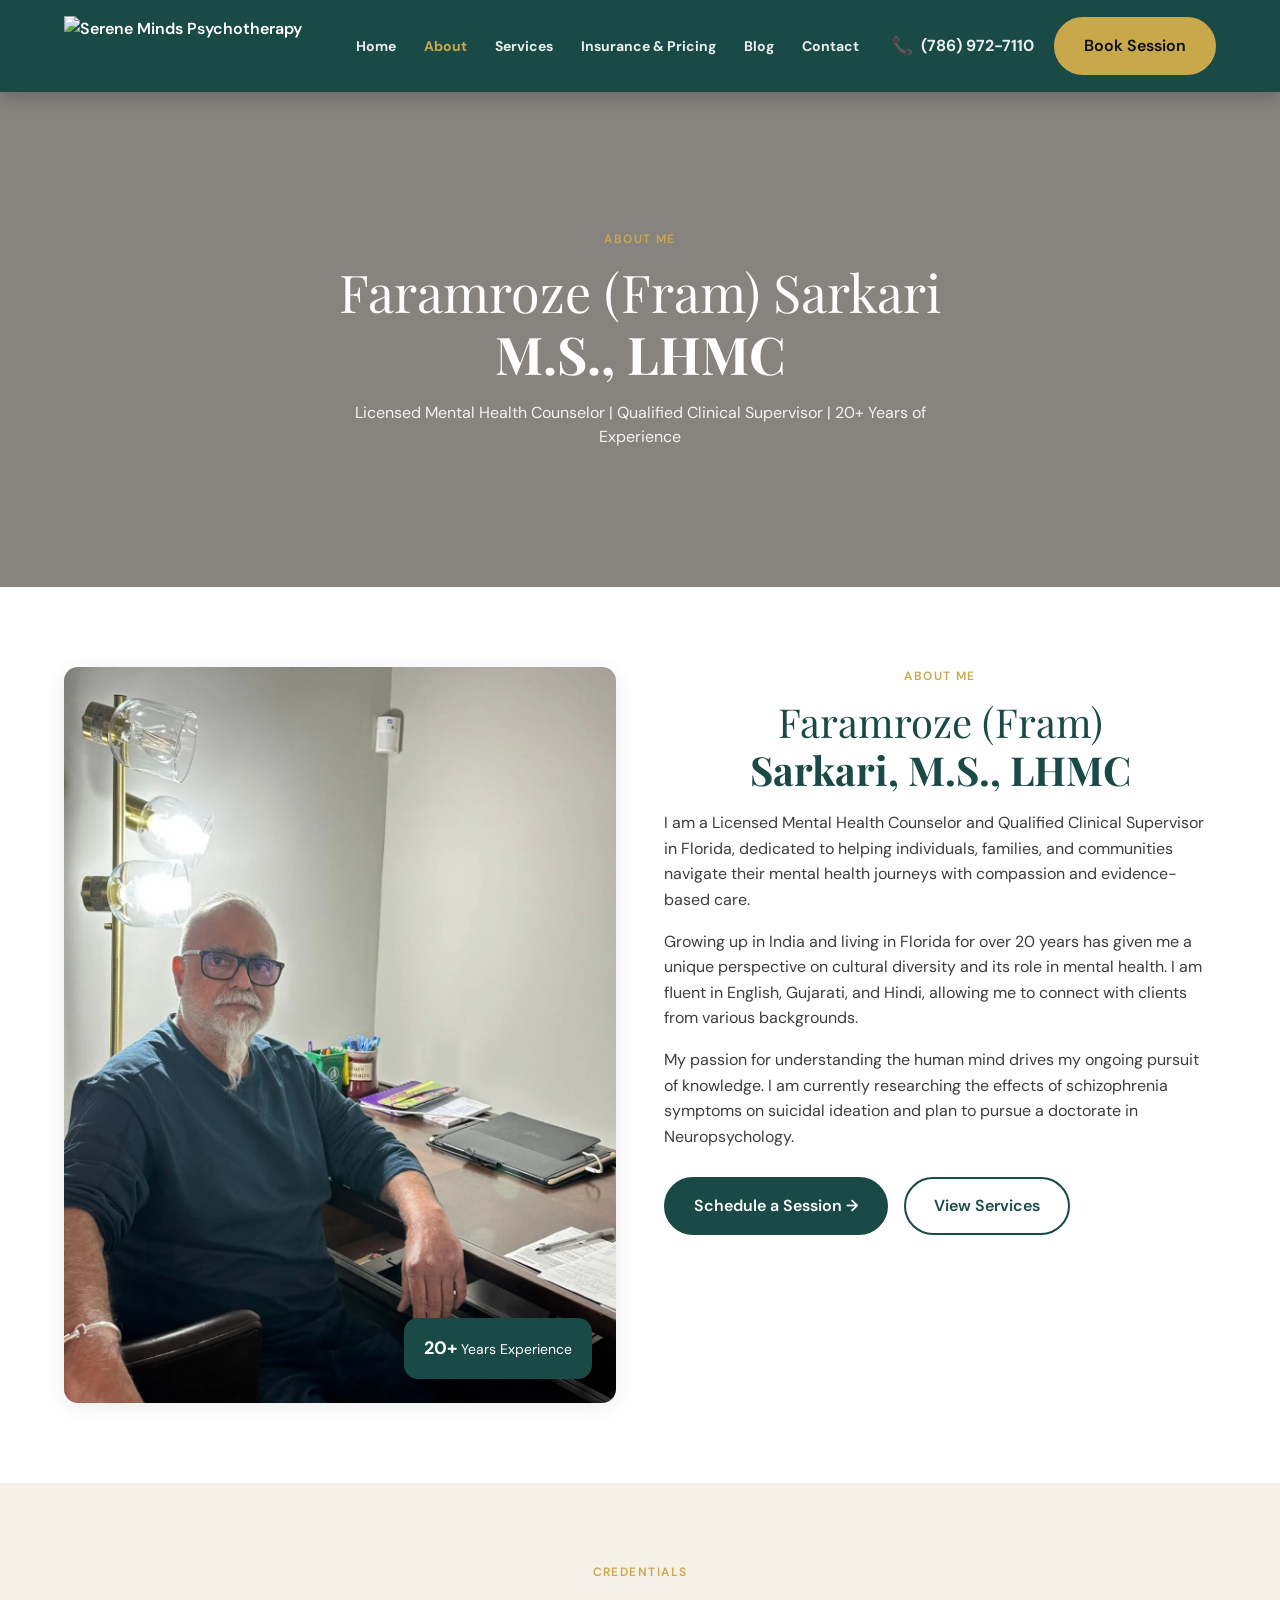
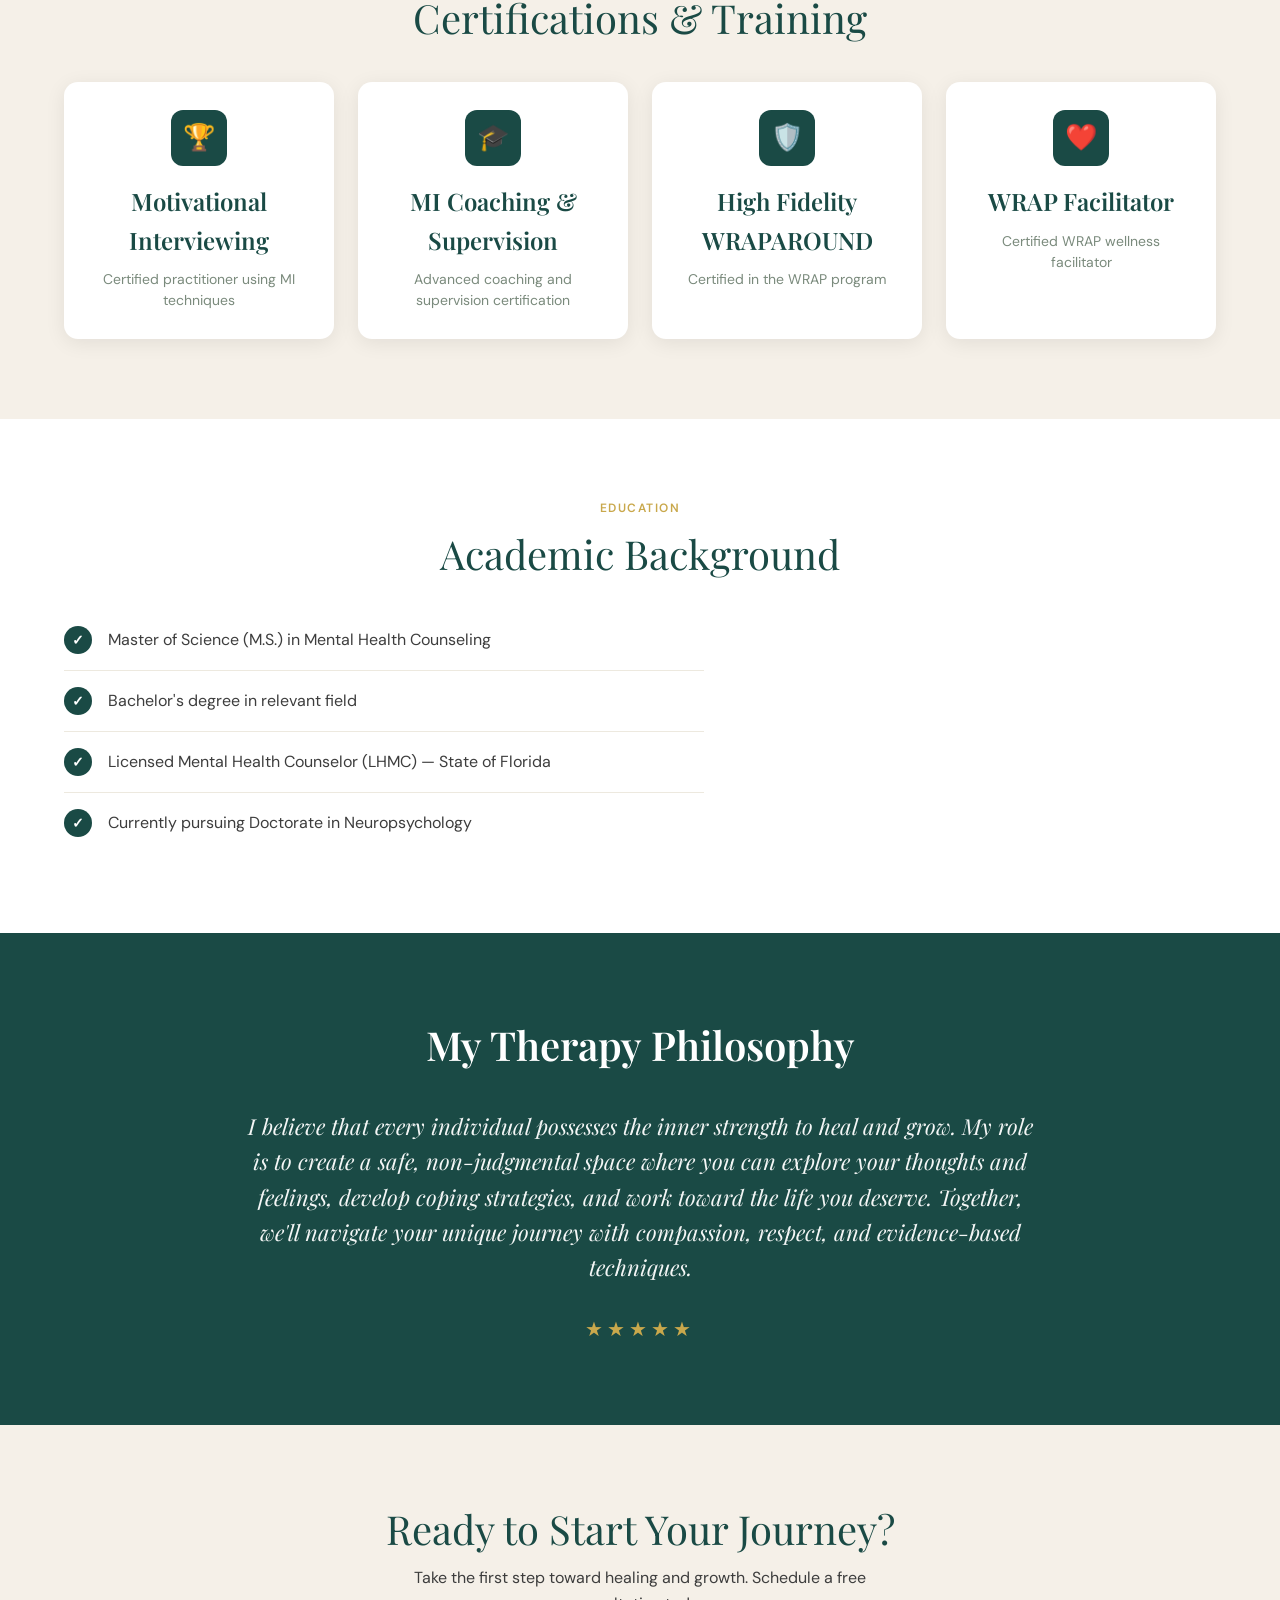
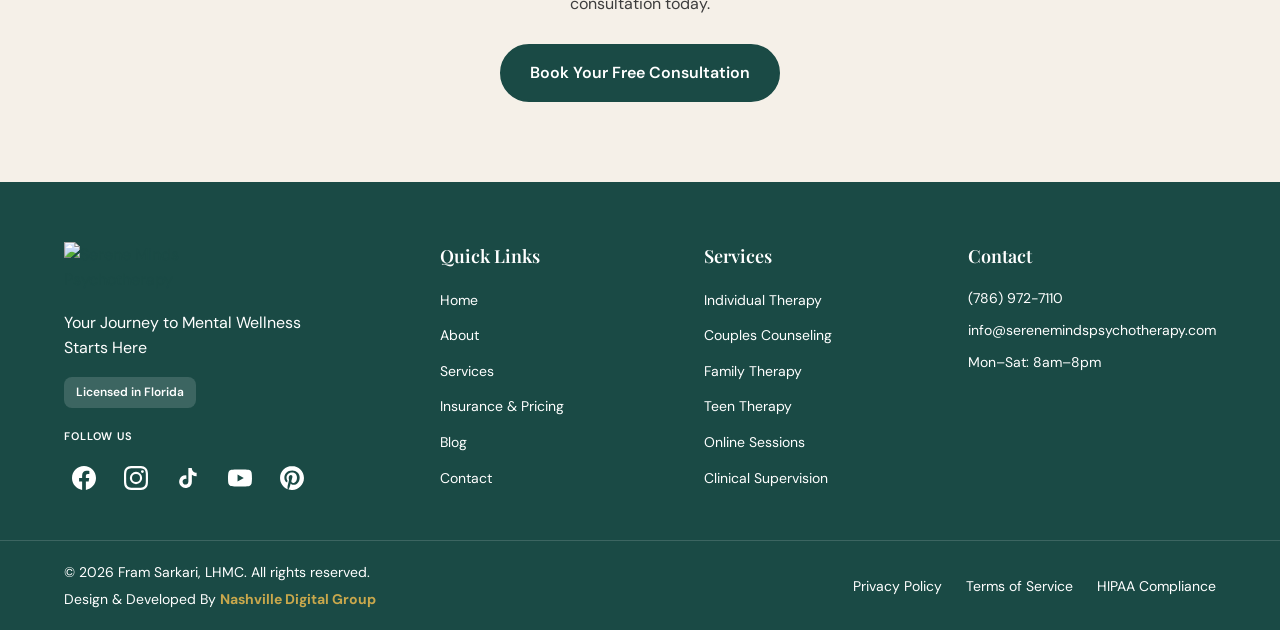
==== commit 0f39707b: "Mobile menu: add X close button, left-align phone; center What to Expect title; standardize business" ====
--- a/about.html
+++ b/about.html
@@ -32,33 +32,36 @@
   <!-- End Meta Pixel Code -->
   <meta charset="UTF-8">
   <meta name="viewport" content="width=device-width, initial-scale=1.0">
-  <title>About Fram Sarkari, M.S., LHMC | SereneMind Therapy Florida</title>
+  <title>About Fram Sarkari, M.S., LHMC | Serene Minds Psychotherapy Florida</title>
   <meta name="description" content="Meet Fram Sarkari, M.S., LHMC — a Licensed Mental Health Counselor with 20+ years of experience in Florida. Culturally sensitive, bilingual therapy in English, Gujarati, and Hindi.">
   <meta name="keywords" content="Fram Sarkari therapist, LHMC Florida, mental health counselor about, licensed therapist Florida, culturally sensitive therapy, Gujarati Hindi therapist">
-  <link rel="canonical" href="https://www.serenemindtherapy.com/about.html">
+  <link rel="canonical" href="https://serenemindspsychotherapy.com/about.html">
 
   <!-- Open Graph -->
-  <meta property="og:title" content="About Fram Sarkari, M.S., LHMC | SereneMind Therapy Florida">
+  <meta property="og:title" content="About Fram Sarkari, M.S., LHMC | Serene Minds Psychotherapy Florida">
   <meta property="og:description" content="Meet Fram Sarkari, M.S., LHMC — a Licensed Mental Health Counselor with 20+ years of experience in Florida. Culturally sensitive, bilingual therapy in English, Gujarati, and Hindi.">
-  <meta property="og:image" content="https://www.serenemindtherapy.com/images/og-about.jpg">
-  <meta property="og:url" content="https://www.serenemindtherapy.com/about.html">
+  <meta property="og:image" content="https://serenemindspsychotherapy.com/images/og-about.jpg">
+  <meta property="og:url" content="https://serenemindspsychotherapy.com/about.html">
   <meta property="og:type" content="website">
   <meta property="og:locale" content="en_US">
 
   <!-- Twitter Card -->
   <meta name="twitter:card" content="summary_large_image">
-  <meta name="twitter:title" content="About Fram Sarkari, M.S., LHMC | SereneMind Therapy Florida">
+  <meta name="twitter:title" content="About Fram Sarkari, M.S., LHMC | Serene Minds Psychotherapy Florida">
   <meta name="twitter:description" content="Meet Fram Sarkari, M.S., LHMC — a Licensed Mental Health Counselor with 20+ years of experience in Florida. Culturally sensitive, bilingual therapy in English, Gujarati, and Hindi.">
-  <meta name="twitter:image" content="https://www.serenemindtherapy.com/images/og-about.jpg">
-
-  <link rel="icon" href="images/favicon.ico" type="image/x-icon">
-  <!-- Typography -->
+  <meta name="twitter:image" content="https://serenemindspsychotherapy.com/images/og-about.jpg">
+
+  <link rel="icon" href="images/Logo-transparent.webp" type="image/webp">
+  <!-- Typography (loaded async to avoid render-blocking) -->
   <link rel="preconnect" href="https://fonts.googleapis.com">
   <link rel="preconnect" href="https://fonts.gstatic.com" crossorigin>
-  <link href="https://fonts.googleapis.com/css2?family=DM+Sans:ital,opsz,wght@0,9..40,400;0,9..40,500;0,9..40,600;0,9..40,700;1,9..40,400&family=Playfair+Display:ital,wght@0,400;0,600;0,700;1,400&display=swap" rel="stylesheet">
-
-  <link rel="stylesheet" href="css/style.css">
-  <link rel="stylesheet" href="css/responsive.css">
+  <link href="https://fonts.googleapis.com/css2?family=DM+Sans:ital,opsz,wght@0,9..40,400;0,9..40,500;0,9..40,600;0,9..40,700;1,9..40,400&family=Playfair+Display:ital,wght@0,400;0,600;0,700;1,400&display=swap" rel="stylesheet" media="print" onload="this.media='all'">
+  <noscript><link rel="stylesheet" href="https://fonts.googleapis.com/css2?family=DM+Sans:ital,opsz,wght@0,9..40,400;0,9..40,500;0,9..40,600;0,9..40,700;1,9..40,400&family=Playfair+Display:ital,wght@0,400;0,600;0,700;1,400&display=swap"></noscript>
+
+  <link rel="stylesheet" href="css/style.css" media="print" onload="this.media='all'">
+  <noscript><link rel="stylesheet" href="css/style.css"></noscript>
+  <link rel="stylesheet" href="css/responsive.css" media="print" onload="this.media='all'">
+  <noscript><link rel="stylesheet" href="css/responsive.css"></noscript>
 </head>
 <body>
   <!-- Google Tag Manager (noscript) -->
@@ -77,9 +80,9 @@
   {
     "@context": "https://schema.org",
     "@type": "LocalBusiness",
-    "@id": "https://www.serenemindtherapy.com/#organization",
-    "name": "SereneMind Therapy",
-    "url": "https://www.serenemindtherapy.com",
+    "@id": "https://serenemindspsychotherapy.com/#organization",
+    "name": "Serene Minds Psychotherapy",
+    "url": "https://serenemindspsychotherapy.com",
     "telephone": "+1-786-972-7110",
     "email": "info@serenemindspsychotherapy.com",
     "address": { "@type": "PostalAddress", "addressRegion": "FL", "addressLocality": "Florida" },
@@ -95,20 +98,21 @@
     "name": "Faramroze Sarkari",
     "alternateName": "Fram Sarkari",
     "jobTitle": "Licensed Mental Health Counselor",
-    "worksFor": { "@id": "https://www.serenemindtherapy.com/#organization" },
+    "worksFor": { "@id": "https://serenemindspsychotherapy.com/#organization" },
     "description": "Licensed Mental Health Counselor and Qualified Clinical Supervisor in Florida with 20+ years of experience. He offers culturally sensitive therapy in English, Gujarati, and Hindi."
   }
   </script>
 
   <header class="site-header">
     <div class="header-inner">
-      <a href="index.html" class="logo" aria-label="SereneMind Therapy – Home">
-        <img src="images/Logo-transparent.png" alt="Serene Minds Psychotherapy" class="logo-img">
+      <a href="index.html" class="logo" aria-label="Serene Minds Psychotherapy – Home">
+        <img src="images/Logo-transparent.webp" alt="Serene Minds Psychotherapy" class="logo-img">
       </a>
       <button type="button" class="nav-toggle" aria-label="Open menu" aria-expanded="false" aria-controls="main-nav">
         <span class="hamburger"></span>
       </button>
       <nav id="main-nav" class="main-nav" aria-label="Main navigation">
+        <button type="button" class="nav-close" aria-label="Close menu"><span aria-hidden="true">×</span></button>
         <ul class="nav-list">
           <li><a href="index.html" class="nav-link">Home</a></li>
           <li><a href="about.html" class="nav-link active">About</a></li>
@@ -147,7 +151,7 @@
     <section class="about-bio" aria-labelledby="bio-heading">
       <div class="container about-bio-inner">
         <div class="about-bio-image-wrap">
-          <img src="images/Dr. Fram-Sarkari.webp" alt="Fram Sarkari, M.S., LHMC, Licensed Mental Health Counselor, professional headshot" class="about-bio-image" width="480" height="560">
+          <img src="images/Dr. Fram-Sarkari.webp" alt="Fram Sarkari, M.S., LHMC, Licensed Mental Health Counselor, professional headshot" class="about-bio-image" width="480" height="560" loading="lazy">
           <div class="about-bio-badge">
             <strong>20+</strong> Years Experience
           </div>
@@ -252,7 +256,7 @@
     <div class="container footer-grid">
       <div class="footer-col footer-brand">
         <a href="index.html" class="footer-logo">
-          <img src="images/Logo-transparent.png" alt="Serene Minds Psychotherapy" class="footer-logo-img">
+          <img src="images/Logo-transparent.webp" alt="Serene Minds Psychotherapy" class="footer-logo-img">
         </a>
         <p class="footer-tagline">Your Journey to Mental Wellness Starts Here</p>
         <span class="footer-badge">Licensed in Florida</span>
@@ -263,7 +267,7 @@
             <li><a href="https://www.instagram.com/sereneminds_psychotherapy/" class="footer-social-link" aria-label="Instagram" target="_blank" rel="noopener noreferrer"><svg width="24" height="24" viewBox="0 0 24 24" fill="currentColor" aria-hidden="true"><path d="M12 2.163c3.204 0 3.584.012 4.85.07 3.252.148 4.771 1.691 4.919 4.919.058 1.265.069 1.645.069 4.849 0 3.205-.012 3.584-.069 4.849-.149 3.225-1.664 4.771-4.919 4.919-1.266.058-1.644.07-4.85.07-3.204 0-3.584-.012-4.849-.07-3.26-.149-4.771-1.699-4.919-4.92-.058-1.265-.07-1.644-.07-4.849 0-3.204.013-3.583.07-4.849.149-3.227 1.664-4.771 4.919-4.919 1.266-.057 1.645-.069 4.849-.069zM12 0C8.741 0 8.333.014 7.053.072 2.695.272.273 2.69.073 7.052.014 8.333 0 8.741 0 12c0 3.259.014 3.668.072 4.948.2 4.358 2.618 6.78 6.98 6.98C8.333 23.986 8.741 24 12 24c3.259 0 3.668-.014 4.948-.072 4.354-.2 6.782-2.618 6.979-6.98.059-1.28.073-1.689.073-4.948 0-3.259-.014-3.667-.072-4.947-.196-4.354-2.617-6.78-6.979-6.98C8.333.014 8.741 0 12 0zm0 5.838a6.162 6.162 0 100 12.324 6.162 6.162 0 000-12.324zM12 16a4 4 0 110-8 4 4 0 010 8zm6.406-11.845a1.44 1.44 0 100 2.881 1.44 1.44 0 000-2.881z"/></svg></a></li>
 
             <li><a href="https://www.tiktok.com/@sereneminds_" class="footer-social-link" aria-label="TikTok" target="_blank" rel="noopener noreferrer"><svg width="24" height="24" viewBox="0 0 24 24" fill="currentColor" aria-hidden="true"><path d="M19.59 6.69a4.83 4.83 0 0 1-3.77-4.25V2h-3.45v13.67a2.89 2.89 0 0 1-5.2 1.74 2.89 2.89 0 0 1 2.31-4.64 2.93 2.93 0 0 1 .88.13V9.4a6.84 6.84 0 0 0-1-.05A6.33 6.33 0 0 0 5 20.1a6.34 6.34 0 0 0 10.86-4.43v-7a8.16 8.16 0 0 0 4.77 1.52v-3.4a4.85 4.85 0 0 1-1-.1z"/></svg></a></li>
-            <li><a href="https://www.youtube.com/@SereneMindsPyschotherapy" class="footer-social-link" aria-label="YouTube" target="_blank" rel="noopener noreferrer"><svg width="24" height="24" viewBox="0 0 24 24" fill="currentColor" aria-hidden="true"><path d="M23.498 6.186a3.016 3.016 0 0 0-2.122-2.136C19.505 3.545 12 3.545 12 3.545s-7.505 0-9.377.505A3.017 3.017 0 0 0 .502 6.186C0 8.07 0 12 0 12s0 3.93.502 5.814a3.016 3.016 0 0 0 2.122 2.136c1.871.505 9.376.505 9.376.505s7.505 0 9.377-.505a3.015 3.015 0 0 0 2.122-2.136C24 15.93 24 12 24 12s0-3.93-.502-5.814zM9.545 15.568V8.432L15.818 12l-6.273 3.568z"/></svg></a></li>
+            <li><a href="https://www.youtube.com/@SereneMindsPsychotherapy" class="footer-social-link" aria-label="YouTube" target="_blank" rel="noopener noreferrer"><svg width="24" height="24" viewBox="0 0 24 24" fill="currentColor" aria-hidden="true"><path d="M23.498 6.186a3.016 3.016 0 0 0-2.122-2.136C19.505 3.545 12 3.545 12 3.545s-7.505 0-9.377.505A3.017 3.017 0 0 0 .502 6.186C0 8.07 0 12 0 12s0 3.93.502 5.814a3.016 3.016 0 0 0 2.122 2.136c1.871.505 9.376.505 9.376.505s7.505 0 9.377-.505a3.015 3.015 0 0 0 2.122-2.136C24 15.93 24 12 24 12s0-3.93-.502-5.814zM9.545 15.568V8.432L15.818 12l-6.273 3.568z"/></svg></a></li>
             <li><a href="https://in.pinterest.com/03xj2kch335shub2w77x537cwcyy5q" class="footer-social-link" aria-label="Pinterest" target="_blank" rel="noopener noreferrer"><svg width="24" height="24" viewBox="0 0 24 24" fill="currentColor" aria-hidden="true"><path d="M12.017 0C5.396 0 .029 5.367.029 11.987c0 5.079 3.158 9.417 7.618 11.162-.105-.949-.199-2.403.041-3.439.219-.937 1.406-5.957 1.406-5.957s-.359-.72-.359-1.781c0-1.663.967-2.911 2.168-2.911 1.024 0 1.518.769 1.518 1.688 0 1.029-.653 2.567-.992 3.992-.285 1.193.6 2.165 1.775 2.165 2.128 0 3.768-2.245 3.768-5.487 0-2.861-2.063-4.869-5.008-4.869-3.41 0-5.409 2.562-5.409 5.199 0 1.033.394 2.143.889 2.741.099.12.112.225.085.345-.09.375-.293 1.199-.334 1.363-.053.225-.172.271-.401.165-1.495-.69-2.433-2.878-2.433-4.646 0-3.776 2.748-7.252 7.92-7.252 4.158 0 7.392 2.967 7.392 6.923 0 4.135-2.607 7.462-6.233 7.462-1.214 0-2.354-.629-2.758-1.379l-.749 2.848c-.269 1.045-1.004 2.352-1.498 3.15 1.123.345 2.306.535 3.55.535 6.607 0 11.985-5.365 11.985-11.987C23.97 5.39 18.592.026 11.985.026L12.017 0z"/></svg></a></li>
           </ul>
         </div>
--- a/css/style.css
+++ b/css/style.css
@@ -1,5 +1,5 @@
 /* ============================================
-   SereneMind Therapy – Main Styles
+   Serene Minds Psychotherapy – Main Styles
    Design system: teal, gold, cream, semantic HTML
    ============================================ */
 
@@ -65,6 +65,27 @@
   outline-offset: 2px;
 }
 
+/* --- Breadcrumb --- */
+.breadcrumb { padding: 12px 0 0; }
+.breadcrumb-list {
+  display: flex;
+  flex-wrap: wrap;
+  align-items: center;
+  list-style: none;
+  margin: 0;
+  padding: 0;
+  font-size: var(--size-small);
+  color: var(--color-subtext);
+}
+.breadcrumb-item:not(:last-child)::after {
+  content: " / ";
+  margin: 0 6px;
+  color: var(--color-sage);
+}
+.breadcrumb-item a { color: var(--color-teal); }
+.breadcrumb-item a:hover { text-decoration: underline; }
+.breadcrumb-item[aria-current="page"] { color: var(--color-body); font-weight: 500; }
+
 /* --- Layout --- */
 .container {
   width: 100%;
@@ -199,6 +220,26 @@
   line-height: 1;
 }
 .nav-toggle:focus-visible { outline: 2px solid var(--color-gold); outline-offset: 2px; }
+.nav-close {
+  display: none;
+  position: absolute;
+  top: 24px;
+  right: 24px;
+  align-items: center;
+  justify-content: center;
+  width: 44px;
+  height: 44px;
+  padding: 0;
+  background: none;
+  border: none;
+  color: var(--color-white);
+  font-size: 28px;
+  line-height: 1;
+  cursor: pointer;
+  border-radius: 4px;
+}
+.nav-close:hover { color: var(--color-gold); }
+.nav-close:focus-visible { outline: 2px solid var(--color-gold); outline-offset: 2px; }
 .hamburger {
   display: block;
   width: 24px;
@@ -810,6 +851,19 @@
   color: var(--color-subtext);
   margin: 0;
 }
+.inquiry-form-message {
+  padding: 14px 16px;
+  margin-bottom: 16px;
+  border-radius: 8px;
+  background: #e8f5e9;
+  color: #2e7d32;
+  font-size: var(--size-small);
+}
+.inquiry-form-message[hidden] { display: none; }
+.inquiry-form-message.contact-form-success--error {
+  background: #ffebee;
+  color: #c62828;
+}
 
 /* ========== SECTION 7: FINAL CTA BANNER ========== */
 .final-cta {
@@ -2145,8 +2199,9 @@
 }
 .blog-contact-social {
   display: flex;
+  flex-direction: column;
+  align-items: flex-start;
   flex-wrap: wrap;
-  align-items: center;
   gap: 16px;
 }
 .blog-contact-social-label {
@@ -2534,6 +2589,7 @@
   font-weight: 600;
   color: var(--color-teal);
   margin: 0 0 16px 0;
+  text-align: center;
 }
 .contact-expect-steps {
   list-style: none;
@@ -2573,6 +2629,7 @@
   line-height: 1.2;
 }
 .contact-expect-arrow {
+  display: none; /* arrows removed per design */
   color: var(--color-teal);
   font-size: 18px;
   font-weight: 700;
--- a/css/style.css
+++ b/css/style.css
@@ -1,5 +1,5 @@
 /* ============================================
-   SereneMind Therapy – Main Styles
+   Serene Minds Psychotherapy – Main Styles
    Design system: teal, gold, cream, semantic HTML
    ============================================ */
 
@@ -65,6 +65,27 @@
   outline-offset: 2px;
 }
 
+/* --- Breadcrumb --- */
+.breadcrumb { padding: 12px 0 0; }
+.breadcrumb-list {
+  display: flex;
+  flex-wrap: wrap;
+  align-items: center;
+  list-style: none;
+  margin: 0;
+  padding: 0;
+  font-size: var(--size-small);
+  color: var(--color-subtext);
+}
+.breadcrumb-item:not(:last-child)::after {
+  content: " / ";
+  margin: 0 6px;
+  color: var(--color-sage);
+}
+.breadcrumb-item a { color: var(--color-teal); }
+.breadcrumb-item a:hover { text-decoration: underline; }
+.breadcrumb-item[aria-current="page"] { color: var(--color-body); font-weight: 500; }
+
 /* --- Layout --- */
 .container {
   width: 100%;
@@ -199,6 +220,26 @@
   line-height: 1;
 }
 .nav-toggle:focus-visible { outline: 2px solid var(--color-gold); outline-offset: 2px; }
+.nav-close {
+  display: none;
+  position: absolute;
+  top: 24px;
+  right: 24px;
+  align-items: center;
+  justify-content: center;
+  width: 44px;
+  height: 44px;
+  padding: 0;
+  background: none;
+  border: none;
+  color: var(--color-white);
+  font-size: 28px;
+  line-height: 1;
+  cursor: pointer;
+  border-radius: 4px;
+}
+.nav-close:hover { color: var(--color-gold); }
+.nav-close:focus-visible { outline: 2px solid var(--color-gold); outline-offset: 2px; }
 .hamburger {
   display: block;
   width: 24px;
@@ -810,6 +851,19 @@
   color: var(--color-subtext);
   margin: 0;
 }
+.inquiry-form-message {
+  padding: 14px 16px;
+  margin-bottom: 16px;
+  border-radius: 8px;
+  background: #e8f5e9;
+  color: #2e7d32;
+  font-size: var(--size-small);
+}
+.inquiry-form-message[hidden] { display: none; }
+.inquiry-form-message.contact-form-success--error {
+  background: #ffebee;
+  color: #c62828;
+}
 
 /* ========== SECTION 7: FINAL CTA BANNER ========== */
 .final-cta {
@@ -2145,8 +2199,9 @@
 }
 .blog-contact-social {
   display: flex;
+  flex-direction: column;
+  align-items: flex-start;
   flex-wrap: wrap;
-  align-items: center;
   gap: 16px;
 }
 .blog-contact-social-label {
@@ -2534,6 +2589,7 @@
   font-weight: 600;
   color: var(--color-teal);
   margin: 0 0 16px 0;
+  text-align: center;
 }
 .contact-expect-steps {
   list-style: none;
@@ -2573,6 +2629,7 @@
   line-height: 1.2;
 }
 .contact-expect-arrow {
+  display: none; /* arrows removed per design */
   color: var(--color-teal);
   font-size: 18px;
   font-weight: 700;
--- a/css/responsive.css
+++ b/css/responsive.css
@@ -1,5 +1,5 @@
 /* ============================================
-   SereneMind Therapy – Responsive Styles
+   Serene Minds Psychotherapy – Responsive Styles
    Mobile-first considerations, breakpoints
    ============================================ */
 
@@ -11,6 +11,11 @@
     --section-padding: 60px;
   }
 
+  /* Hide breadcrumb so header is directly followed by hero/content */
+  .breadcrumb {
+    display: none;
+  }
+
   .hero-inner {
     grid-template-columns: 1fr;
     gap: 40px;
@@ -84,6 +89,45 @@
   .contact-book-visual { order: -1; }
   .contact-book-calendar-icon { font-size: 48px; }
 
+  /* --- Tablet/mobile: contact page cards – icon above text, center-aligned --- */
+  .contact-section .contact-cards {
+    align-items: stretch;
+  }
+  .contact-section .contact-card {
+    flex-direction: column;
+    justify-content: center;
+    text-align: center;
+    gap: 12px;
+  }
+  .contact-section .contact-card-content {
+    align-items: center;
+    text-align: center;
+  }
+
+  /* --- Tablet/mobile: contact page form – left-align labels and fields --- */
+  .contact-section .contact-form-card,
+  .contact-section .contact-form {
+    text-align: left;
+  }
+  .contact-section .contact-form-field label,
+  .contact-section .contact-form-field-radio legend {
+    text-align: left;
+  }
+  .contact-section .contact-form-field input,
+  .contact-section .contact-form-field textarea {
+    text-align: left;
+  }
+  .contact-section .contact-form-radios {
+    justify-content: flex-start;
+  }
+  .contact-section .contact-form-title {
+    text-align: left;
+  }
+  .contact-section .contact-form-note,
+  .contact-section .contact-faq-link {
+    text-align: left;
+  }
+
   .service-row {
     grid-template-columns: 1fr;
     gap: 32px;
@@ -93,6 +137,10 @@
   .service-row-alt .service-row-image { order: 2; }
   .service-row-content { padding: 0; }
   .service-row-image { order: 2; }
+  .service-row-header {
+    justify-content: center;
+    text-align: center;
+  }
   .img-placeholder { height: 320px; }
   .approaches-grid {
     grid-template-columns: repeat(2, 1fr);
@@ -111,6 +159,15 @@
   }
   .pricing-card-right { order: 2; }
   .pricing-card-left { order: 1; }
+  .pricing-card-left {
+    text-align: center;
+  }
+  .pricing-card-price {
+    justify-content: center;
+  }
+  .pricing-card-period {
+    text-transform: capitalize;
+  }
   .pricing-card-amount { font-size: 64px; }
   .insurance-cards { grid-template-columns: 1fr; }
   .benefits-grid { grid-template-columns: repeat(2, 1fr); }
@@ -126,11 +183,158 @@
   .blog-grid { grid-template-columns: repeat(2, 1fr); }
   .home-blogs-grid { grid-template-columns: repeat(2, 1fr); }
 
+  /* --- Tablet/mobile: blog page – center featured card and grid cards --- */
+  .blog-featured-section .blog-featured-content {
+    text-align: center;
+    align-items: center;
+  }
+  .blog-featured-section .blog-featured-content .blog-badge {
+    align-self: center;
+  }
+  .blog-featured-section .blog-featured-meta {
+    justify-content: center;
+  }
+  .blog-featured-section .btn-featured-cta {
+    align-self: center;
+  }
+  .blog-grid-section .blog-card-body {
+    text-align: center;
+  }
+  .blog-grid-section .blog-card-body .blog-badge {
+    display: inline-block;
+  }
+  .blog-grid-section .blog-card-link {
+    display: inline-block;
+  }
+  .blog-contact-social {
+    flex-direction: column;
+    align-items: center;
+    text-align: center;
+  }
+  .blog-contact-social-label {
+    display: block;
+    margin-bottom: 8px;
+  }
+  .blog-contact-section .blog-social-list {
+    justify-content: center;
+  }
+
   .footer-grid {
     grid-template-columns: 1fr 1fr;
     gap: 32px;
   }
   .footer-brand { grid-column: 1 / -1; }
+
+  /* --- Tablet/mobile: center page text (exclude hero sections, meet-therapist, and bullets) --- */
+  #main-content section:not(.hero):not([class*="page-hero"]):not(.blog-hero):not(.blog-post-hero):not(.meet-therapist) {
+    text-align: center;
+  }
+  #main-content section:not(.hero):not([class*="page-hero"]):not(.blog-hero):not(.blog-post-hero):not(.meet-therapist) ul,
+  #main-content section:not(.hero):not([class*="page-hero"]):not(.blog-hero):not(.blog-post-hero):not(.meet-therapist) ol {
+    text-align: left;
+  }
+  /* Keep section subtitles and block content centered; lists stay left */
+  #main-content section:not(.hero):not([class*="page-hero"]):not(.blog-hero):not(.blog-post-hero):not(.meet-therapist) .section-subtitle,
+  #main-content section:not(.hero):not([class*="page-hero"]):not(.blog-hero):not(.blog-post-hero):not(.meet-therapist) .section-cta {
+    text-align: center;
+  }
+
+  /* --- Tablet/mobile: Connect section – center all content --- */
+  .connect-section .section-label,
+  .connect-section .section-title,
+  .connect-section .connect-desc,
+  .connect-section .connect-follow-label {
+    text-align: center;
+  }
+  .connect-section .connect-desc {
+    margin-left: auto;
+    margin-right: auto;
+  }
+  .connect-section .social-icons {
+    justify-content: center;
+  }
+  .connect-section .connect-content {
+    text-align: center;
+  }
+  .connect-section .booking-card {
+    margin-left: auto;
+    margin-right: auto;
+  }
+
+  /* --- Tablet/mobile: Quick Inquiry form – left-align labels and fields --- */
+  .connect-section .inquiry-form-wrap,
+  .connect-section .inquiry-form-card {
+    text-align: left;
+  }
+  .connect-section .inquiry-form label,
+  .connect-section .inquiry-form input,
+  .connect-section .inquiry-form textarea {
+    text-align: left;
+  }
+  .connect-section .inquiry-form .btn-full {
+    text-align: left;
+  }
+  .connect-section .inquiry-confidential {
+    text-align: left;
+  }
+
+  /* --- Tablet/mobile: footer center-aligned --- */
+  .site-footer .footer-grid {
+    text-align: center;
+  }
+  .site-footer .footer-col {
+    text-align: center;
+  }
+  .site-footer .footer-brand {
+    text-align: center;
+  }
+  .site-footer .footer-brand .footer-logo {
+    display: inline-block;
+  }
+  .site-footer .footer-tagline,
+  .site-footer .footer-badge,
+  .site-footer .footer-heading,
+  .site-footer .footer-social-label {
+    text-align: center;
+  }
+  .site-footer .footer-tagline {
+    max-width: 100%;
+    margin-left: auto;
+    margin-right: auto;
+  }
+  .site-footer .footer-social {
+    text-align: center;
+  }
+  .site-footer .footer-social-list {
+    justify-content: center;
+  }
+  .site-footer .footer-links,
+  .site-footer .footer-contact {
+    list-style: none;
+    padding-left: 0;
+    display: flex;
+    flex-direction: column;
+    align-items: center;
+    text-align: center;
+  }
+  .site-footer .footer-links li,
+  .site-footer .footer-contact li {
+    text-align: center;
+  }
+  .site-footer .footer-bottom {
+    text-align: center;
+  }
+  .site-footer .footer-bottom-inner {
+    justify-content: center;
+    align-items: center;
+  }
+  .site-footer .footer-bottom-left {
+    text-align: center;
+    align-items: center;
+  }
+  .site-footer .footer-legal {
+    justify-content: center;
+  }
 }
 
 /* --- Mobile nav: show hamburger --- */
@@ -153,6 +357,9 @@
     overflow-y: auto;
   }
   .main-nav.is-open { transform: translateX(0); }
+  .nav-close {
+    display: flex;
+  }
   .nav-list {
     flex-direction: column;
     align-items: stretch;
@@ -168,8 +375,23 @@
     align-items: stretch;
     margin-top: 16px;
   }
-  .nav-phone { justify-content: center; }
+  .nav-phone { justify-content: flex-start; }
   .header-inner { padding: 12px 24px; }
+
+  /* --- Tablet/mobile: logo centered in header --- */
+  .header-inner {
+    justify-content: center;
+    position: relative;
+  }
+  .header-inner .logo {
+    margin: 0;
+  }
+  .header-inner .nav-toggle {
+    position: absolute;
+    right: 24px;
+    top: 50%;
+    transform: translateY(-50%);
+  }
 }
 
 /* --- Mobile (max 768px) --- */
@@ -290,6 +512,18 @@
   .blog-contact-title { font-size: 28px; }
   .blog-contact-row { flex-direction: column; gap: 32px; }
   .blog-contact-info { flex-direction: column; gap: 16px; }
+  .blog-contact-social {
+    flex-direction: column;
+    align-items: center;
+    text-align: center;
+  }
+  .blog-contact-social-label {
+    display: block;
+    margin-bottom: 8px;
+  }
+  .blog-contact-section .blog-social-list {
+    justify-content: center;
+  }
 
   .blog-post-title { font-size: 28px; }
   .blog-post-body { padding: 32px 20px 0; }
--- a/css/responsive.css
+++ b/css/responsive.css
@@ -1,5 +1,5 @@
 /* ============================================
-   SereneMind Therapy – Responsive Styles
+   Serene Minds Psychotherapy – Responsive Styles
    Mobile-first considerations, breakpoints
    ============================================ */
 
@@ -11,6 +11,11 @@
     --section-padding: 60px;
   }
 
+  /* Hide breadcrumb so header is directly followed by hero/content */
+  .breadcrumb {
+    display: none;
+  }
+
   .hero-inner {
     grid-template-columns: 1fr;
     gap: 40px;
@@ -84,6 +89,45 @@
   .contact-book-visual { order: -1; }
   .contact-book-calendar-icon { font-size: 48px; }
 
+  /* --- Tablet/mobile: contact page cards – icon above text, center-aligned --- */
+  .contact-section .contact-cards {
+    align-items: stretch;
+  }
+  .contact-section .contact-card {
+    flex-direction: column;
+    justify-content: center;
+    text-align: center;
+    gap: 12px;
+  }
+  .contact-section .contact-card-content {
+    align-items: center;
+    text-align: center;
+  }
+
+  /* --- Tablet/mobile: contact page form – left-align labels and fields --- */
+  .contact-section .contact-form-card,
+  .contact-section .contact-form {
+    text-align: left;
+  }
+  .contact-section .contact-form-field label,
+  .contact-section .contact-form-field-radio legend {
+    text-align: left;
+  }
+  .contact-section .contact-form-field input,
+  .contact-section .contact-form-field textarea {
+    text-align: left;
+  }
+  .contact-section .contact-form-radios {
+    justify-content: flex-start;
+  }
+  .contact-section .contact-form-title {
+    text-align: left;
+  }
+  .contact-section .contact-form-note,
+  .contact-section .contact-faq-link {
+    text-align: left;
+  }
+
   .service-row {
     grid-template-columns: 1fr;
     gap: 32px;
@@ -93,6 +137,10 @@
   .service-row-alt .service-row-image { order: 2; }
   .service-row-content { padding: 0; }
   .service-row-image { order: 2; }
+  .service-row-header {
+    justify-content: center;
+    text-align: center;
+  }
   .img-placeholder { height: 320px; }
   .approaches-grid {
     grid-template-columns: repeat(2, 1fr);
@@ -111,6 +159,15 @@
   }
   .pricing-card-right { order: 2; }
   .pricing-card-left { order: 1; }
+  .pricing-card-left {
+    text-align: center;
+  }
+  .pricing-card-price {
+    justify-content: center;
+  }
+  .pricing-card-period {
+    text-transform: capitalize;
+  }
   .pricing-card-amount { font-size: 64px; }
   .insurance-cards { grid-template-columns: 1fr; }
   .benefits-grid { grid-template-columns: repeat(2, 1fr); }
@@ -126,11 +183,158 @@
   .blog-grid { grid-template-columns: repeat(2, 1fr); }
   .home-blogs-grid { grid-template-columns: repeat(2, 1fr); }
 
+  /* --- Tablet/mobile: blog page – center featured card and grid cards --- */
+  .blog-featured-section .blog-featured-content {
+    text-align: center;
+    align-items: center;
+  }
+  .blog-featured-section .blog-featured-content .blog-badge {
+    align-self: center;
+  }
+  .blog-featured-section .blog-featured-meta {
+    justify-content: center;
+  }
+  .blog-featured-section .btn-featured-cta {
+    align-self: center;
+  }
+  .blog-grid-section .blog-card-body {
+    text-align: center;
+  }
+  .blog-grid-section .blog-card-body .blog-badge {
+    display: inline-block;
+  }
+  .blog-grid-section .blog-card-link {
+    display: inline-block;
+  }
+  .blog-contact-social {
+    flex-direction: column;
+    align-items: center;
+    text-align: center;
+  }
+  .blog-contact-social-label {
+    display: block;
+    margin-bottom: 8px;
+  }
+  .blog-contact-section .blog-social-list {
+    justify-content: center;
+  }
+
   .footer-grid {
     grid-template-columns: 1fr 1fr;
     gap: 32px;
   }
   .footer-brand { grid-column: 1 / -1; }
+
+  /* --- Tablet/mobile: center page text (exclude hero sections, meet-therapist, and bullets) --- */
+  #main-content section:not(.hero):not([class*="page-hero"]):not(.blog-hero):not(.blog-post-hero):not(.meet-therapist) {
+    text-align: center;
+  }
+  #main-content section:not(.hero):not([class*="page-hero"]):not(.blog-hero):not(.blog-post-hero):not(.meet-therapist) ul,
+  #main-content section:not(.hero):not([class*="page-hero"]):not(.blog-hero):not(.blog-post-hero):not(.meet-therapist) ol {
+    text-align: left;
+  }
+  /* Keep section subtitles and block content centered; lists stay left */
+  #main-content section:not(.hero):not([class*="page-hero"]):not(.blog-hero):not(.blog-post-hero):not(.meet-therapist) .section-subtitle,
+  #main-content section:not(.hero):not([class*="page-hero"]):not(.blog-hero):not(.blog-post-hero):not(.meet-therapist) .section-cta {
+    text-align: center;
+  }
+
+  /* --- Tablet/mobile: Connect section – center all content --- */
+  .connect-section .section-label,
+  .connect-section .section-title,
+  .connect-section .connect-desc,
+  .connect-section .connect-follow-label {
+    text-align: center;
+  }
+  .connect-section .connect-desc {
+    margin-left: auto;
+    margin-right: auto;
+  }
+  .connect-section .social-icons {
+    justify-content: center;
+  }
+  .connect-section .connect-content {
+    text-align: center;
+  }
+  .connect-section .booking-card {
+    margin-left: auto;
+    margin-right: auto;
+  }
+
+  /* --- Tablet/mobile: Quick Inquiry form – left-align labels and fields --- */
+  .connect-section .inquiry-form-wrap,
+  .connect-section .inquiry-form-card {
+    text-align: left;
+  }
+  .connect-section .inquiry-form label,
+  .connect-section .inquiry-form input,
+  .connect-section .inquiry-form textarea {
+    text-align: left;
+  }
+  .connect-section .inquiry-form .btn-full {
+    text-align: left;
+  }
+  .connect-section .inquiry-confidential {
+    text-align: left;
+  }
+
+  /* --- Tablet/mobile: footer center-aligned --- */
+  .site-footer .footer-grid {
+    text-align: center;
+  }
+  .site-footer .footer-col {
+    text-align: center;
+  }
+  .site-footer .footer-brand {
+    text-align: center;
+  }
+  .site-footer .footer-brand .footer-logo {
+    display: inline-block;
+  }
+  .site-footer .footer-tagline,
+  .site-footer .footer-badge,
+  .site-footer .footer-heading,
+  .site-footer .footer-social-label {
+    text-align: center;
+  }
+  .site-footer .footer-tagline {
+    max-width: 100%;
+    margin-left: auto;
+    margin-right: auto;
+  }
+  .site-footer .footer-social {
+    text-align: center;
+  }
+  .site-footer .footer-social-list {
+    justify-content: center;
+  }
+  .site-footer .footer-links,
+  .site-footer .footer-contact {
+    list-style: none;
+    padding-left: 0;
+    display: flex;
+    flex-direction: column;
+    align-items: center;
+    text-align: center;
+  }
+  .site-footer .footer-links li,
+  .site-footer .footer-contact li {
+    text-align: center;
+  }
+  .site-footer .footer-bottom {
+    text-align: center;
+  }
+  .site-footer .footer-bottom-inner {
+    justify-content: center;
+    align-items: center;
+  }
+  .site-footer .footer-bottom-left {
+    text-align: center;
+    align-items: center;
+  }
+  .site-footer .footer-legal {
+    justify-content: center;
+  }
 }
 
 /* --- Mobile nav: show hamburger --- */
@@ -153,6 +357,9 @@
     overflow-y: auto;
   }
   .main-nav.is-open { transform: translateX(0); }
+  .nav-close {
+    display: flex;
+  }
   .nav-list {
     flex-direction: column;
     align-items: stretch;
@@ -168,8 +375,23 @@
     align-items: stretch;
     margin-top: 16px;
   }
-  .nav-phone { justify-content: center; }
+  .nav-phone { justify-content: flex-start; }
   .header-inner { padding: 12px 24px; }
+
+  /* --- Tablet/mobile: logo centered in header --- */
+  .header-inner {
+    justify-content: center;
+    position: relative;
+  }
+  .header-inner .logo {
+    margin: 0;
+  }
+  .header-inner .nav-toggle {
+    position: absolute;
+    right: 24px;
+    top: 50%;
+    transform: translateY(-50%);
+  }
 }
 
 /* --- Mobile (max 768px) --- */
@@ -290,6 +512,18 @@
   .blog-contact-title { font-size: 28px; }
   .blog-contact-row { flex-direction: column; gap: 32px; }
   .blog-contact-info { flex-direction: column; gap: 16px; }
+  .blog-contact-social {
+    flex-direction: column;
+    align-items: center;
+    text-align: center;
+  }
+  .blog-contact-social-label {
+    display: block;
+    margin-bottom: 8px;
+  }
+  .blog-contact-section .blog-social-list {
+    justify-content: center;
+  }
 
   .blog-post-title { font-size: 28px; }
   .blog-post-body { padding: 32px 20px 0; }
